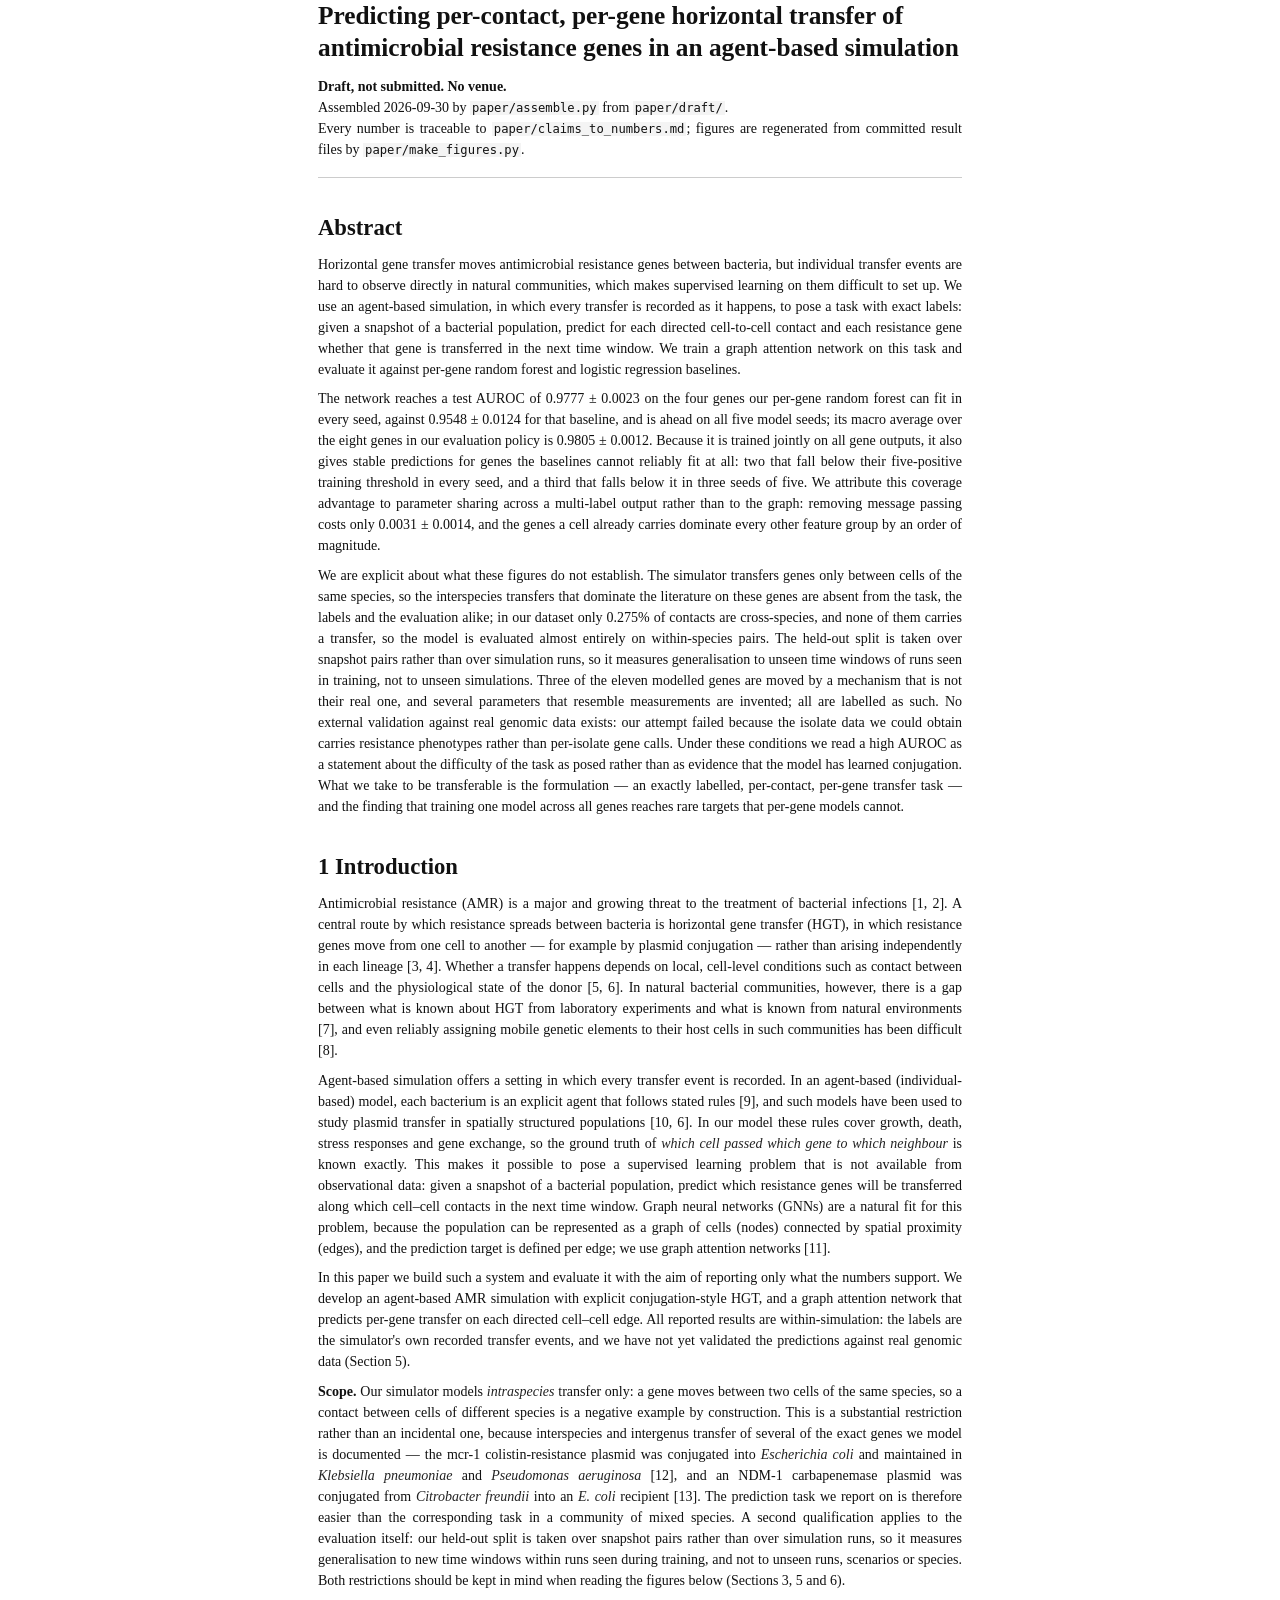
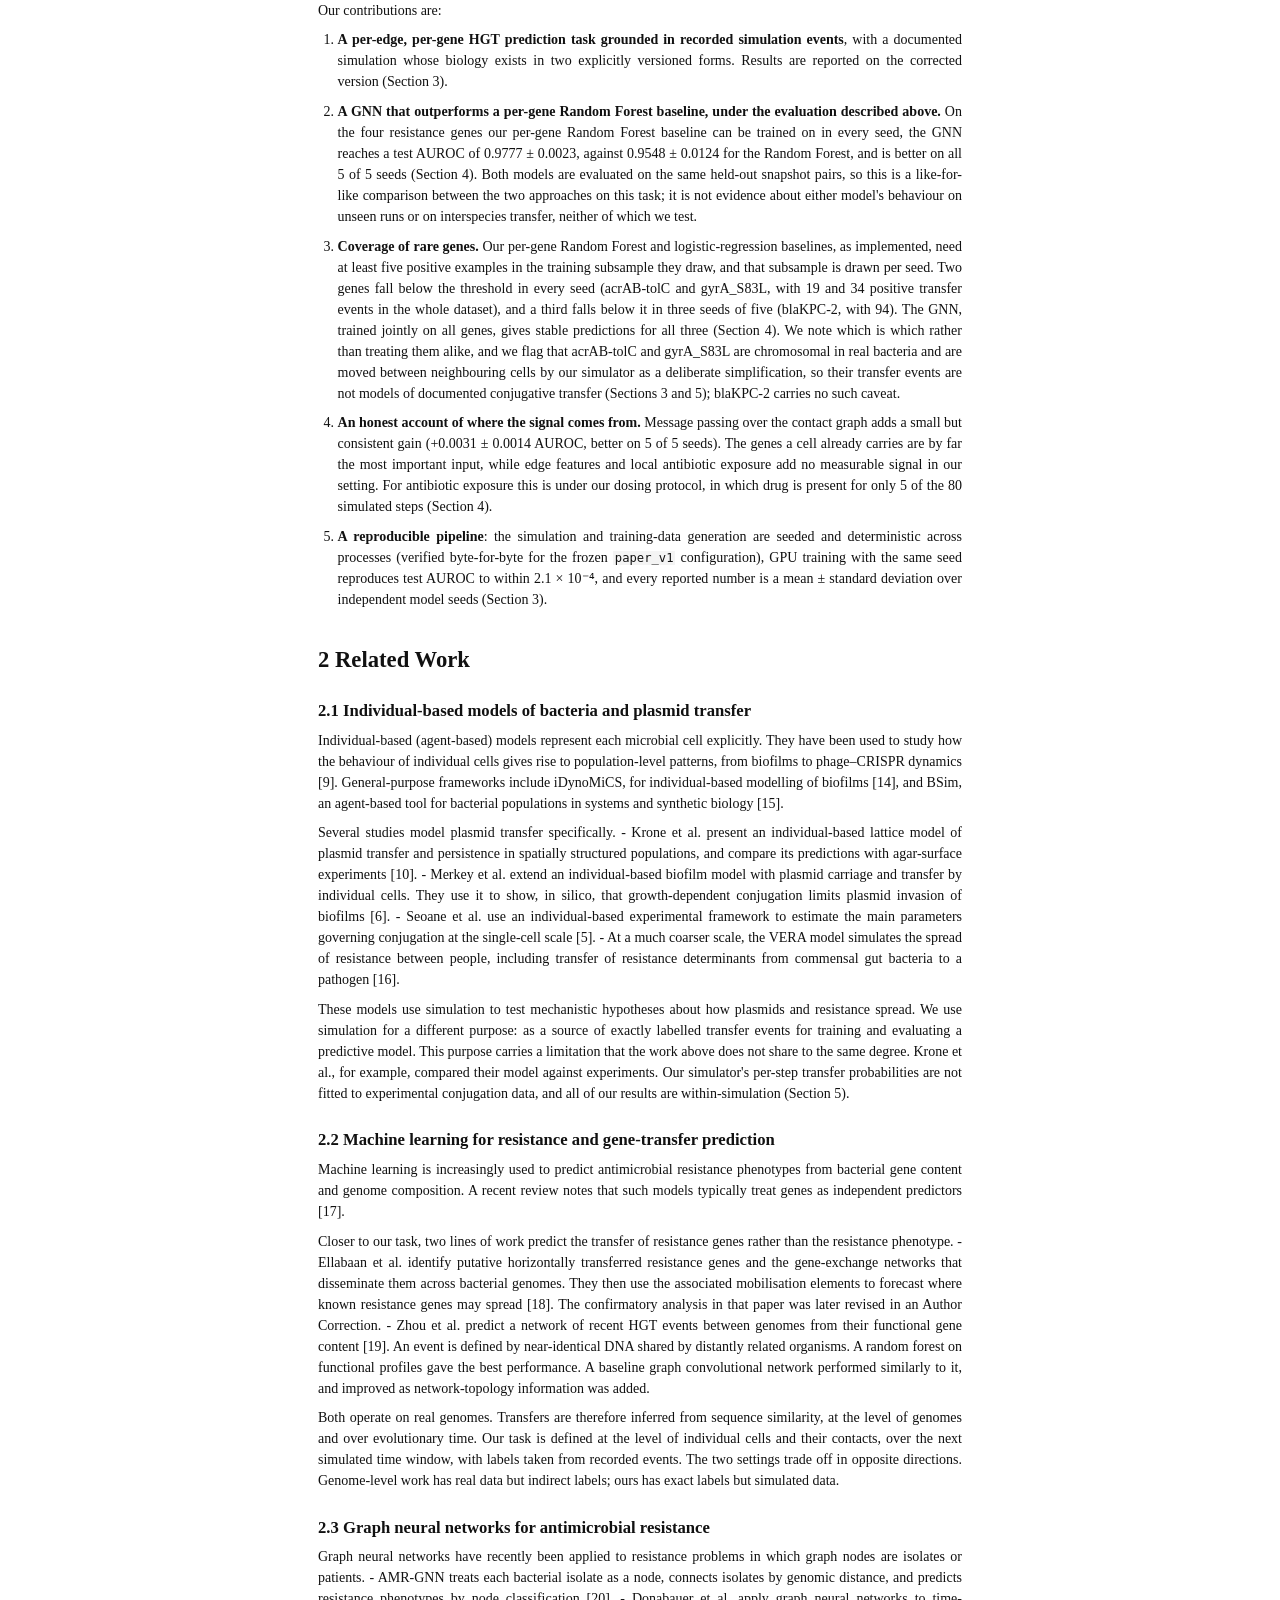
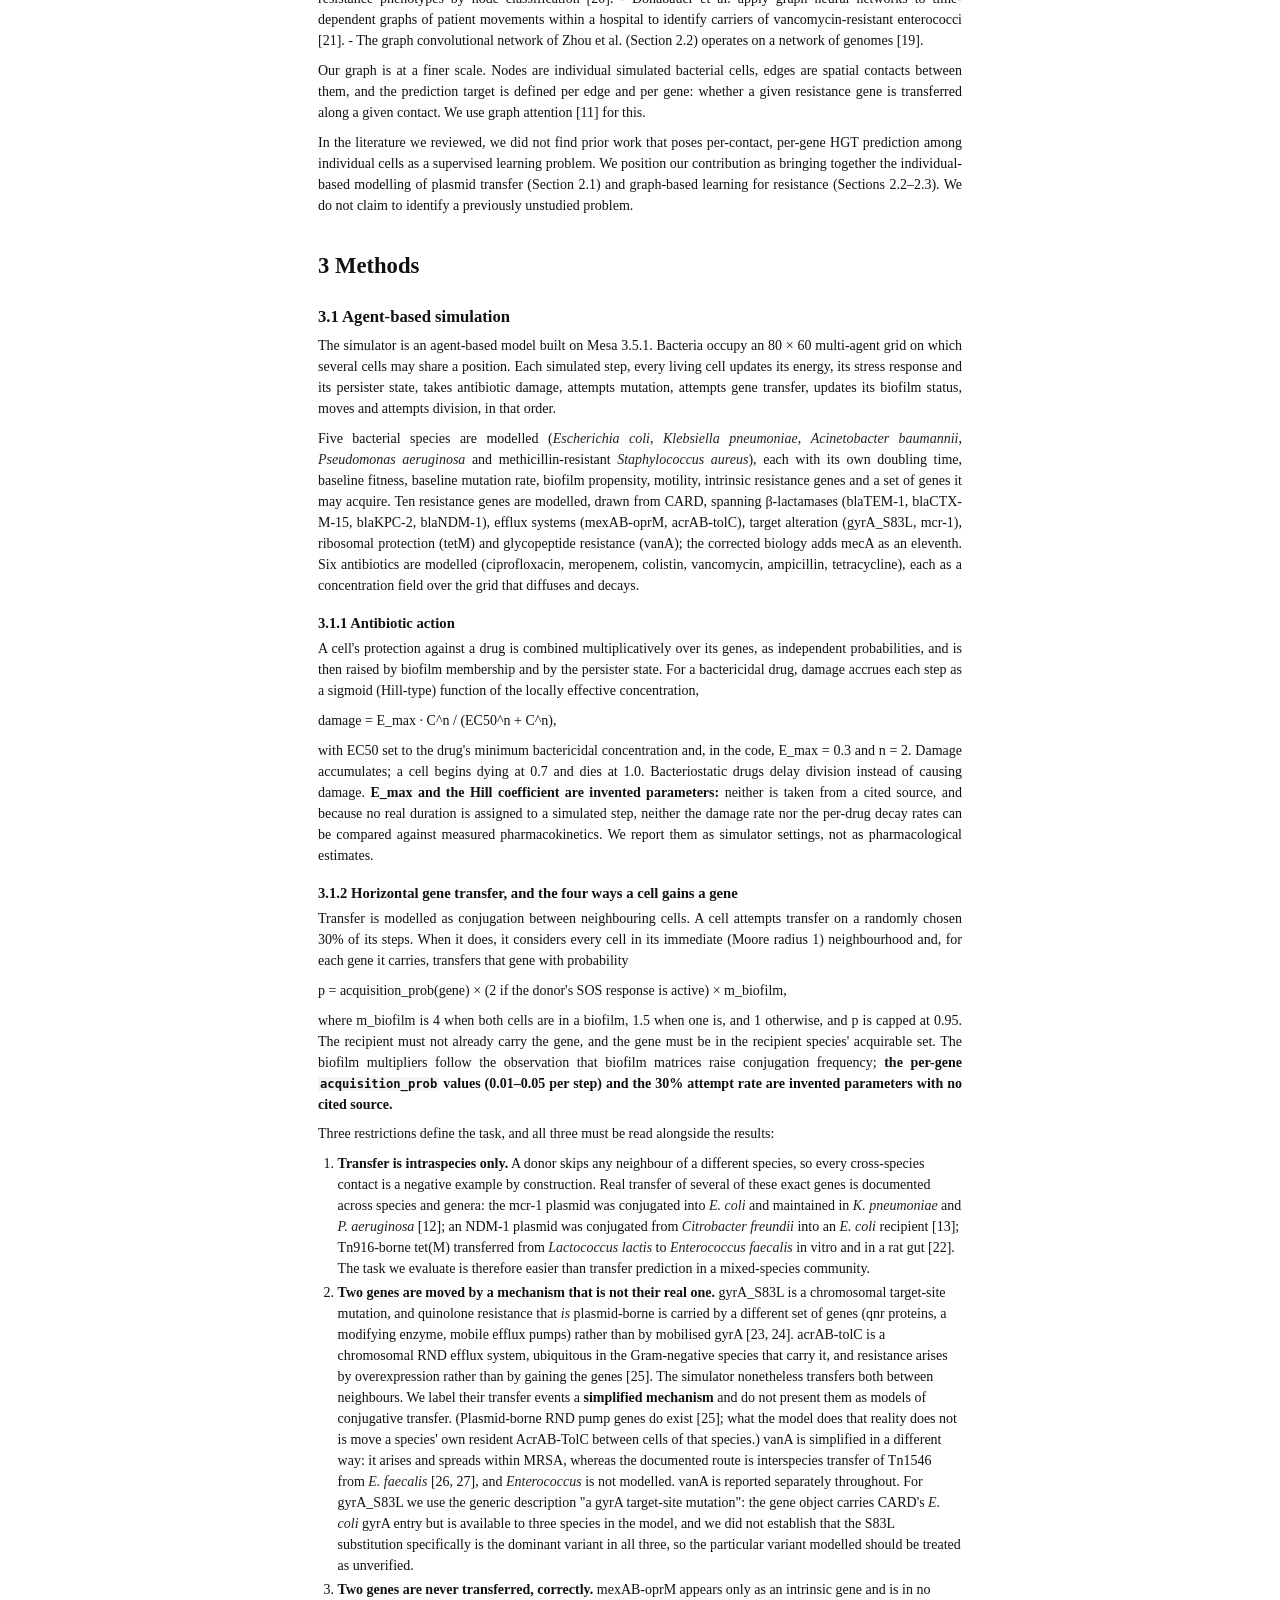
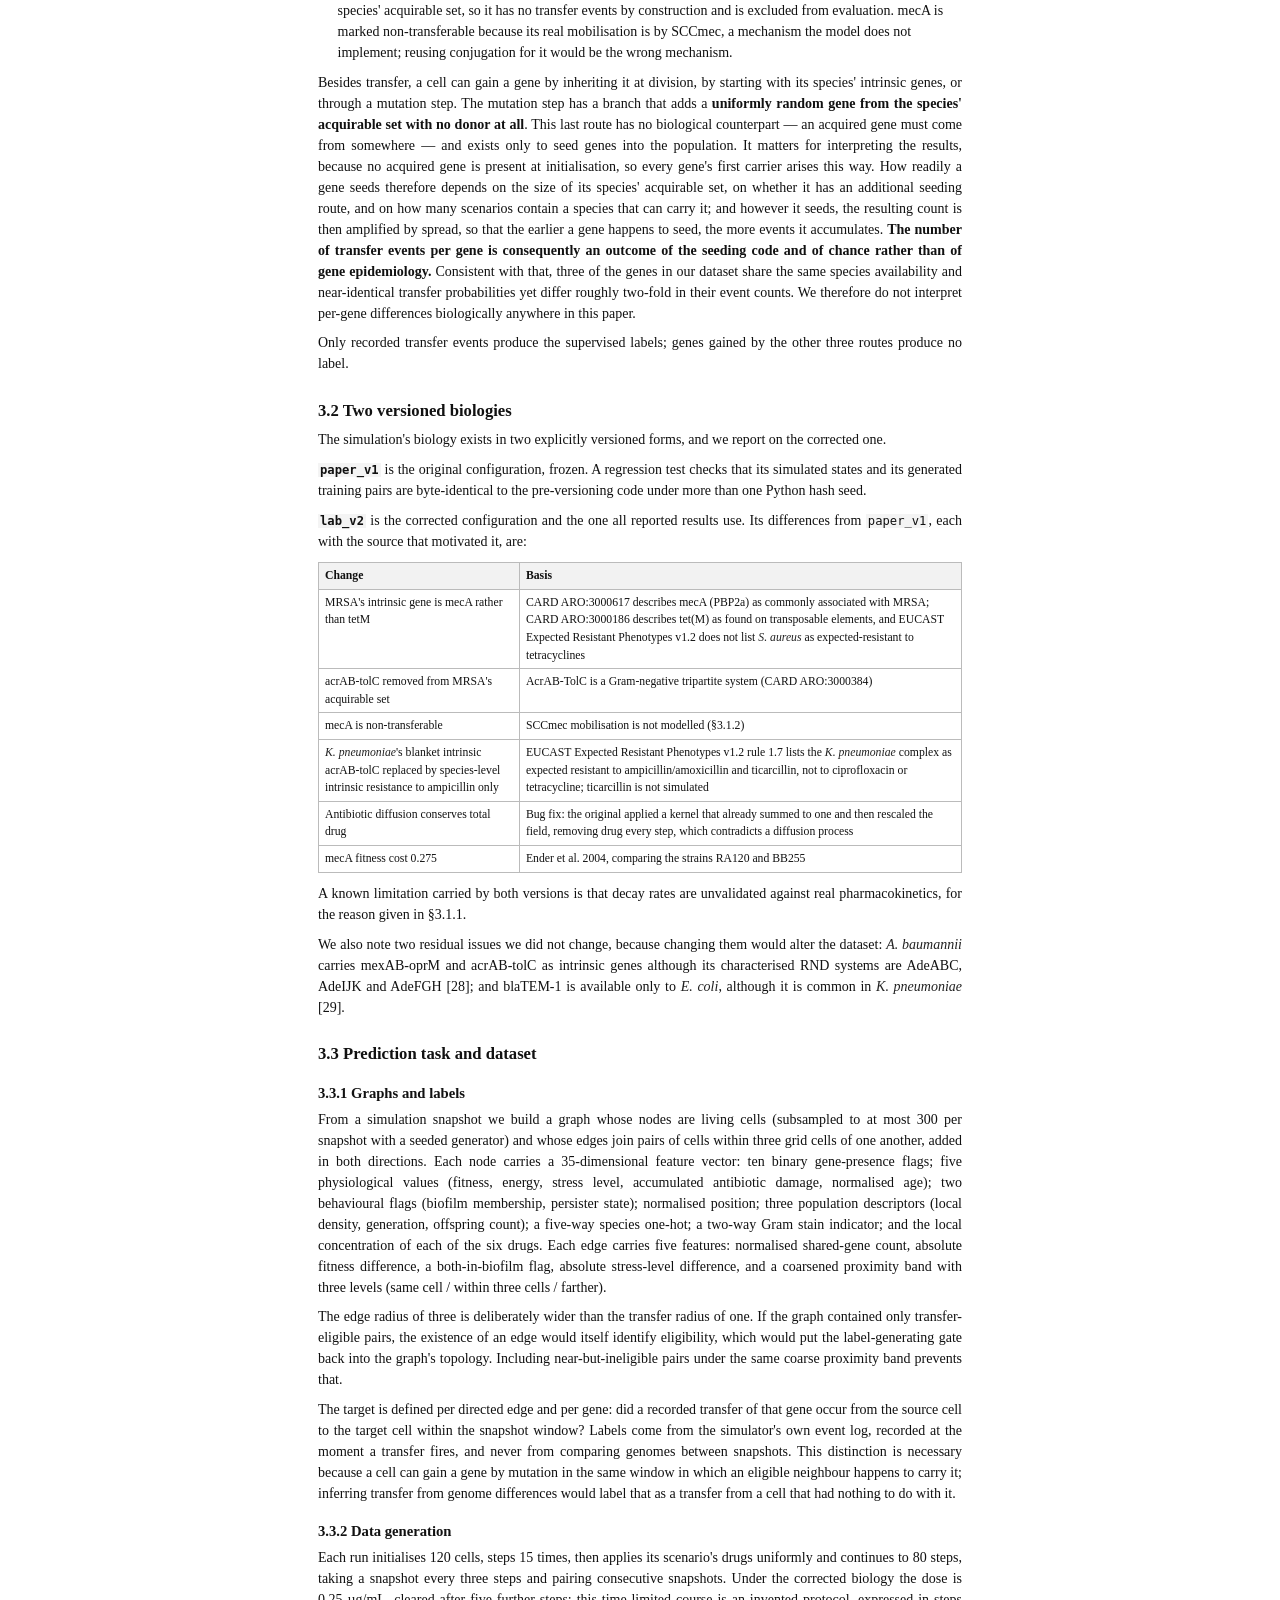
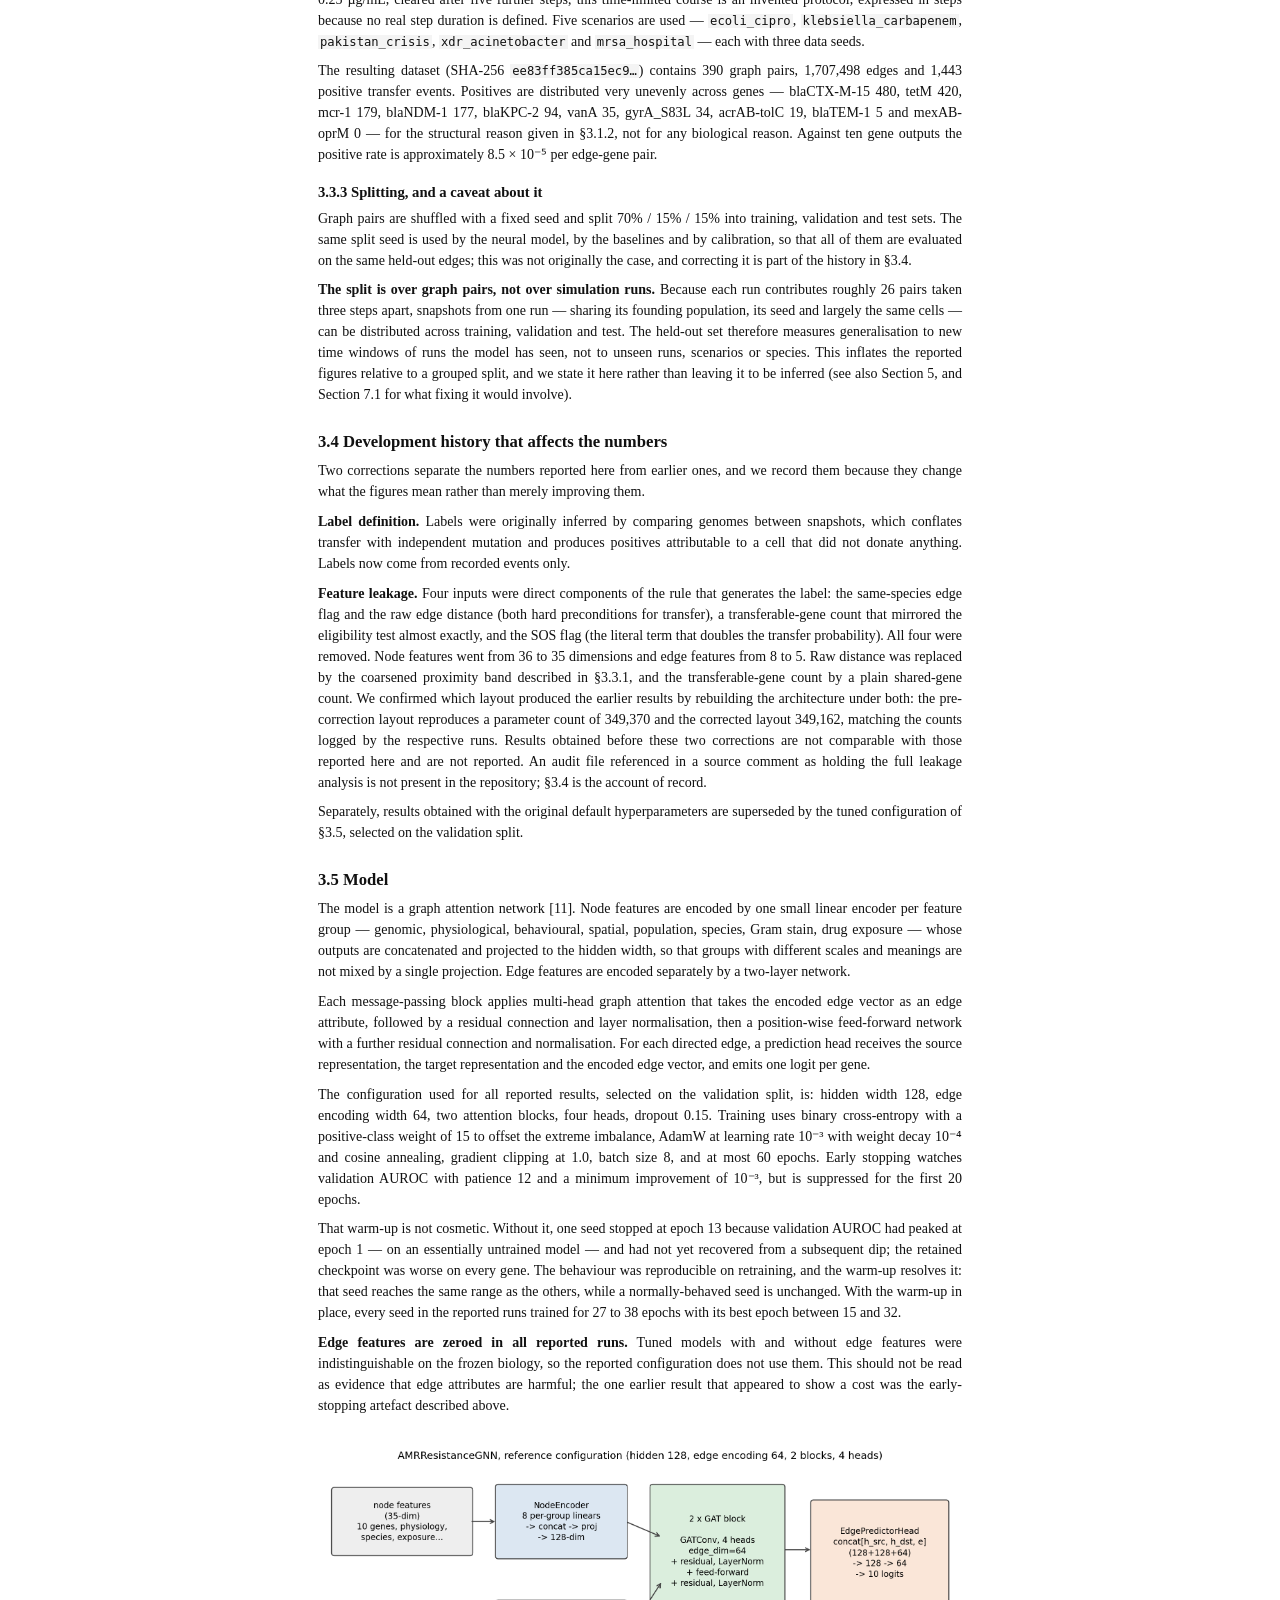
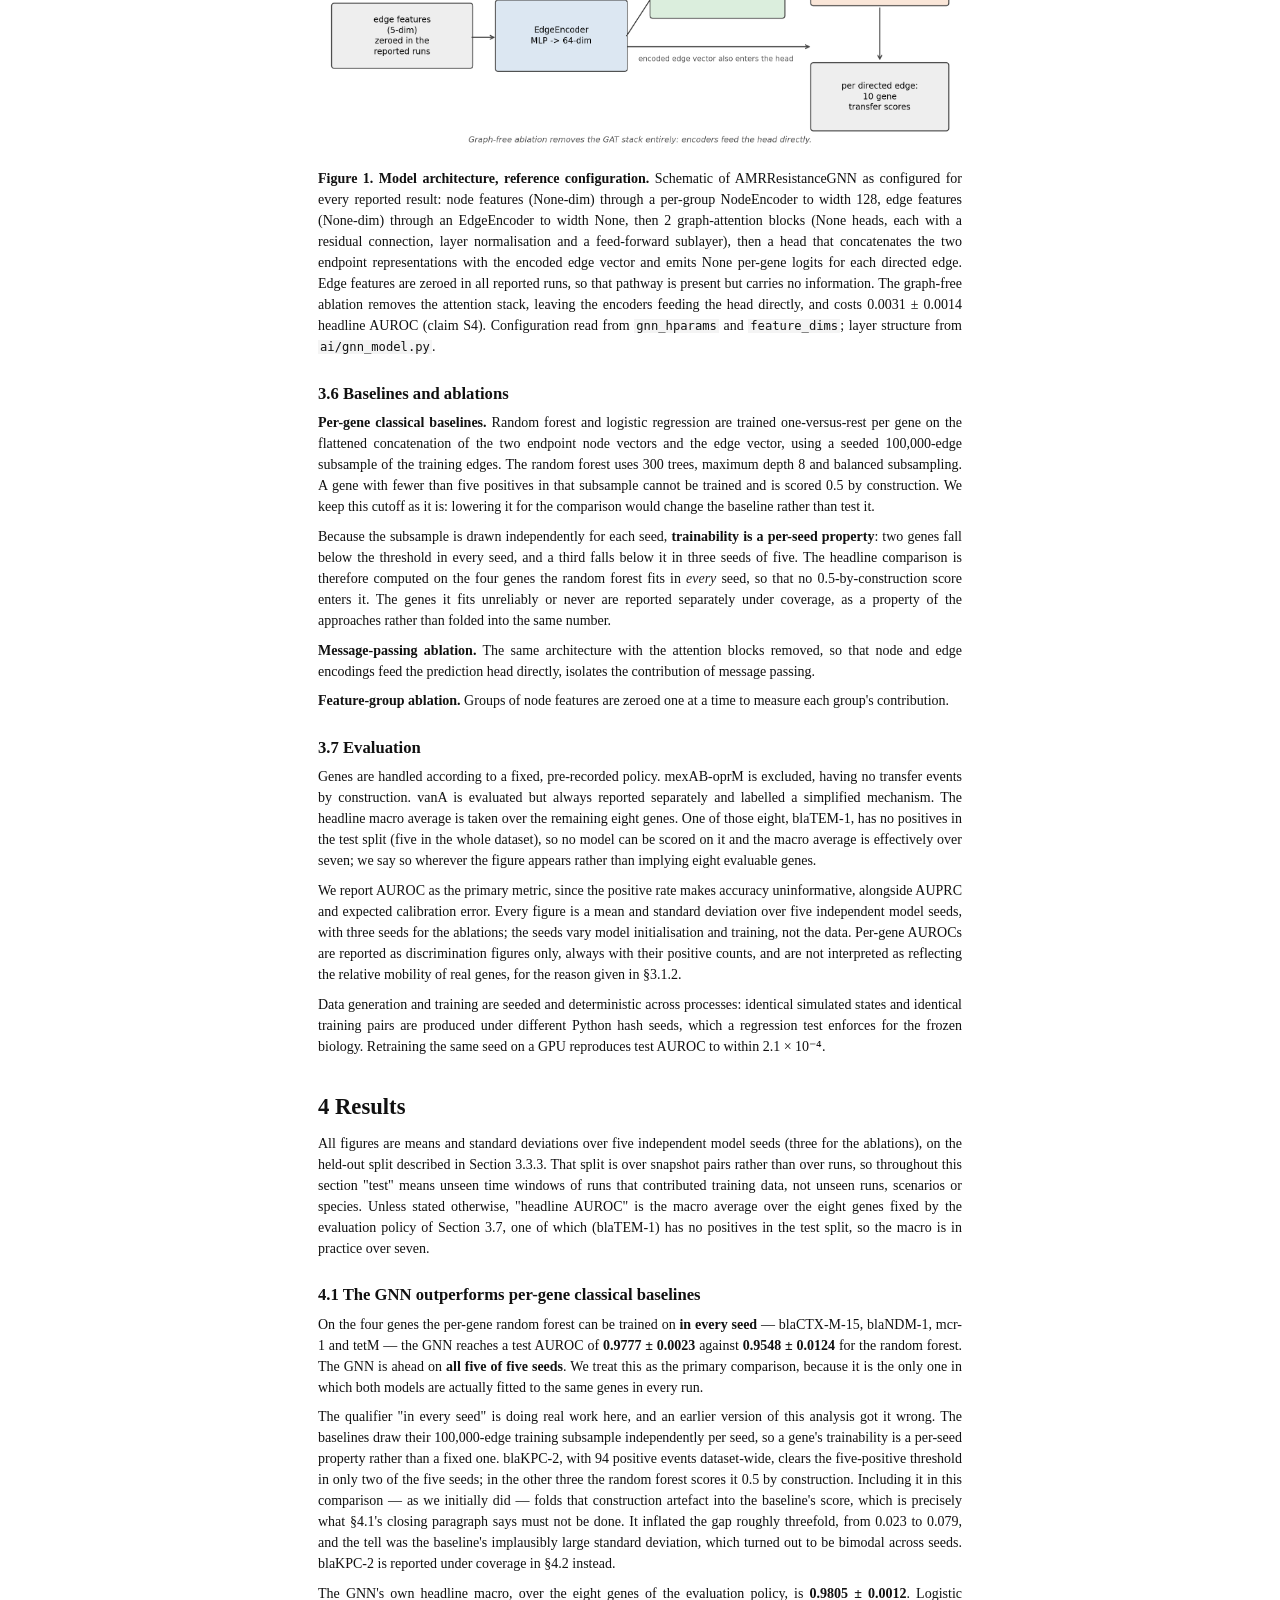
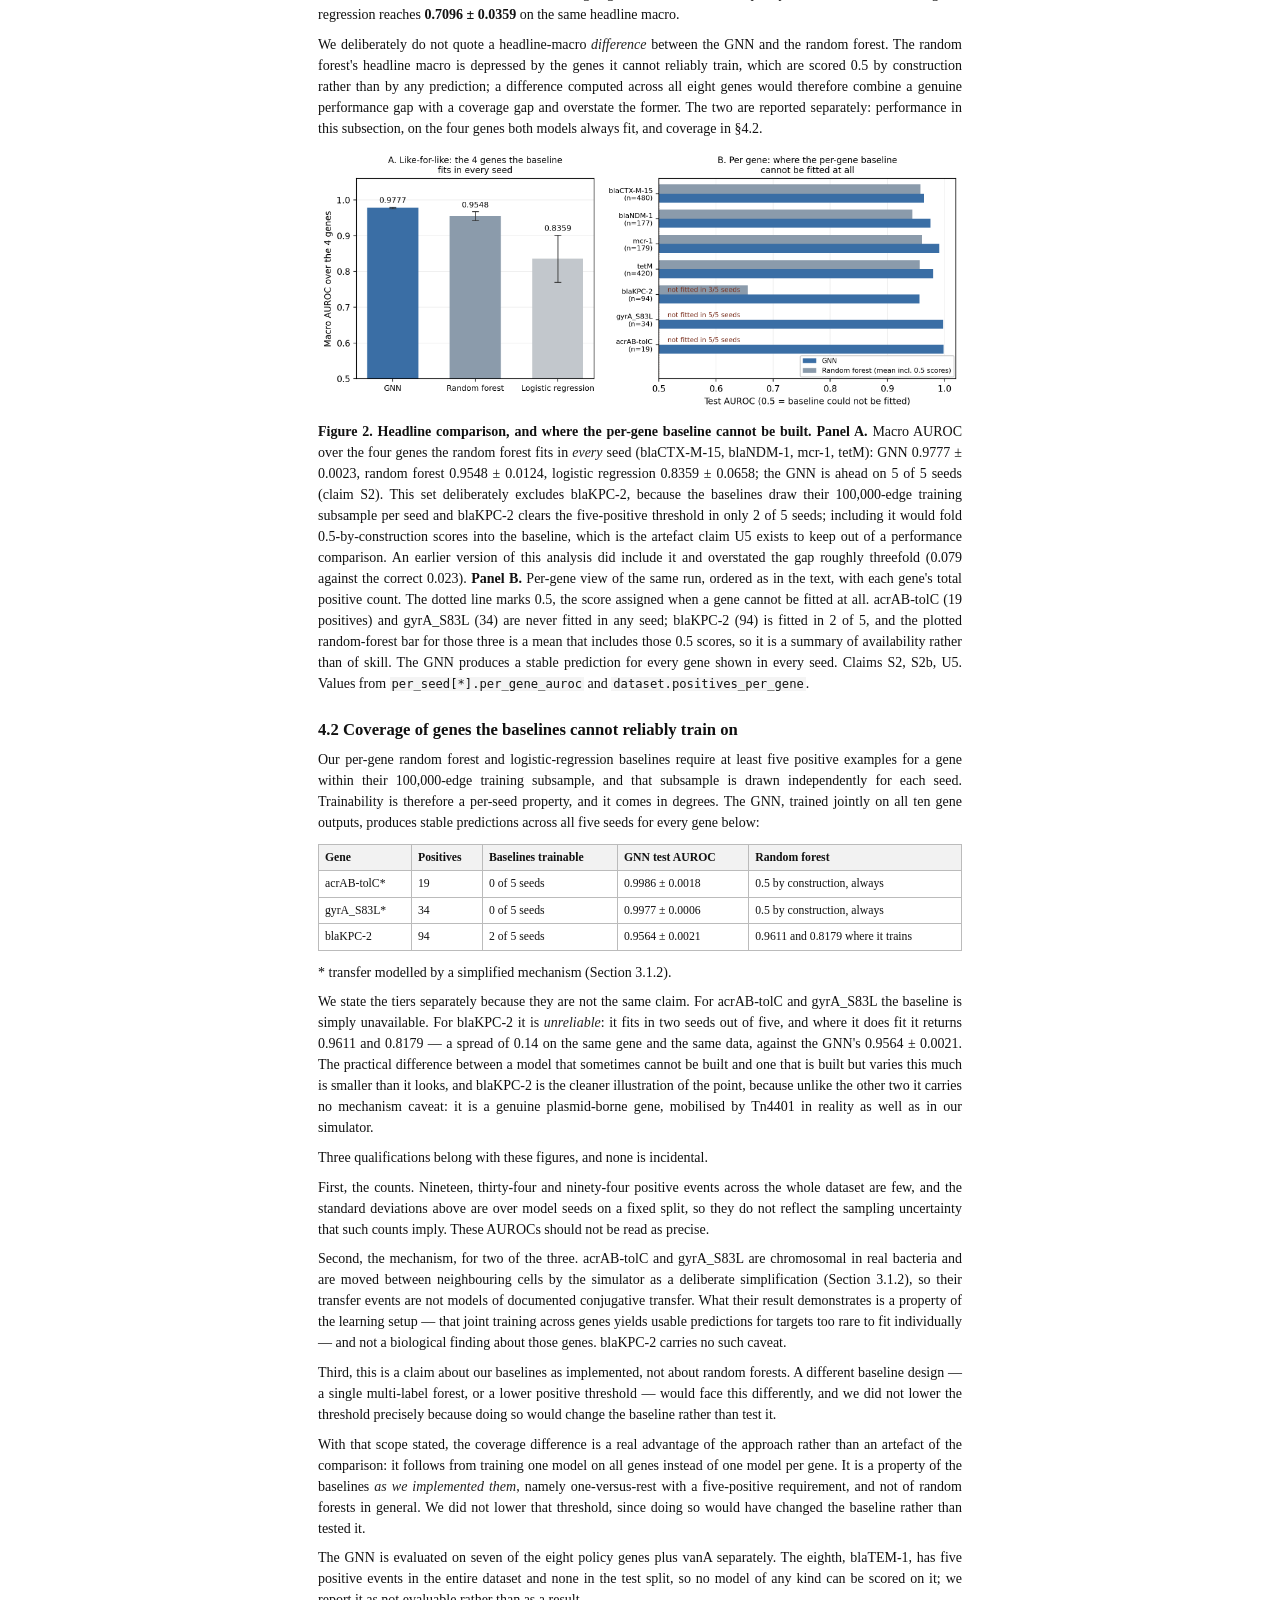
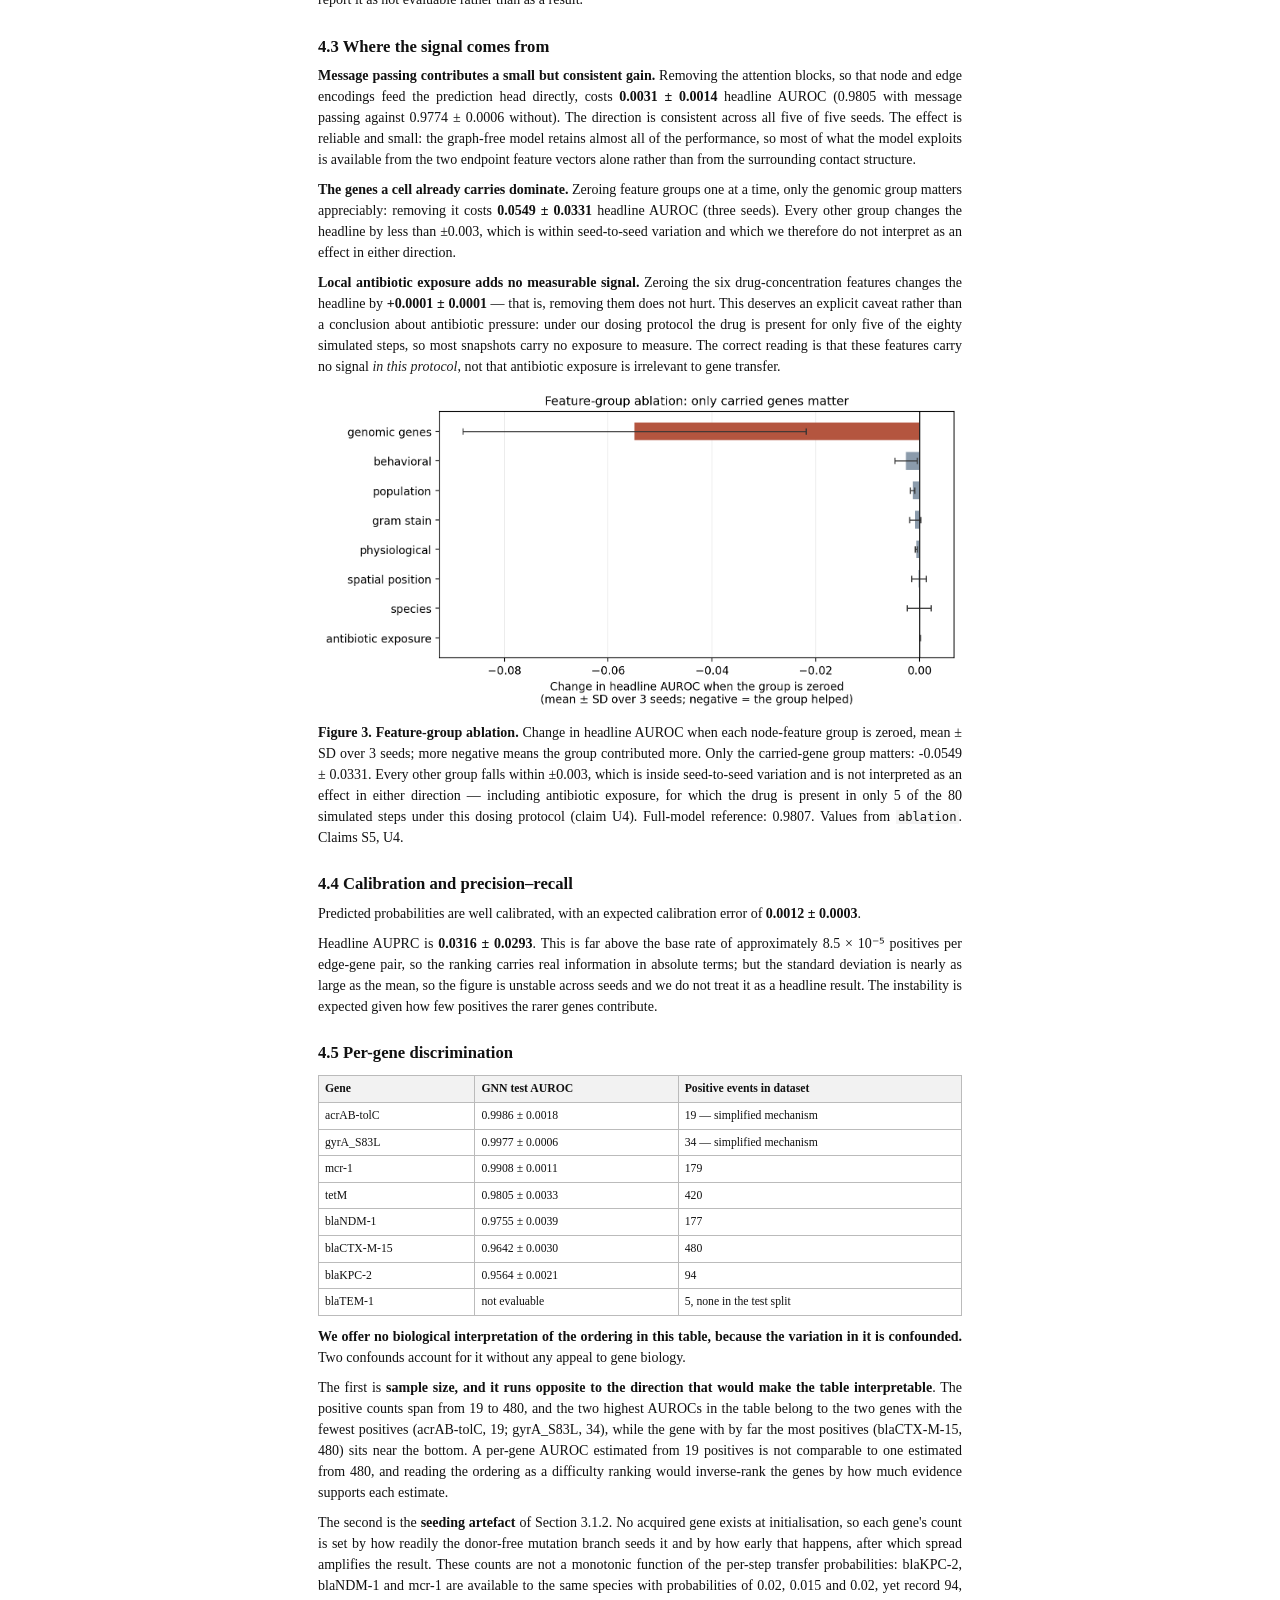
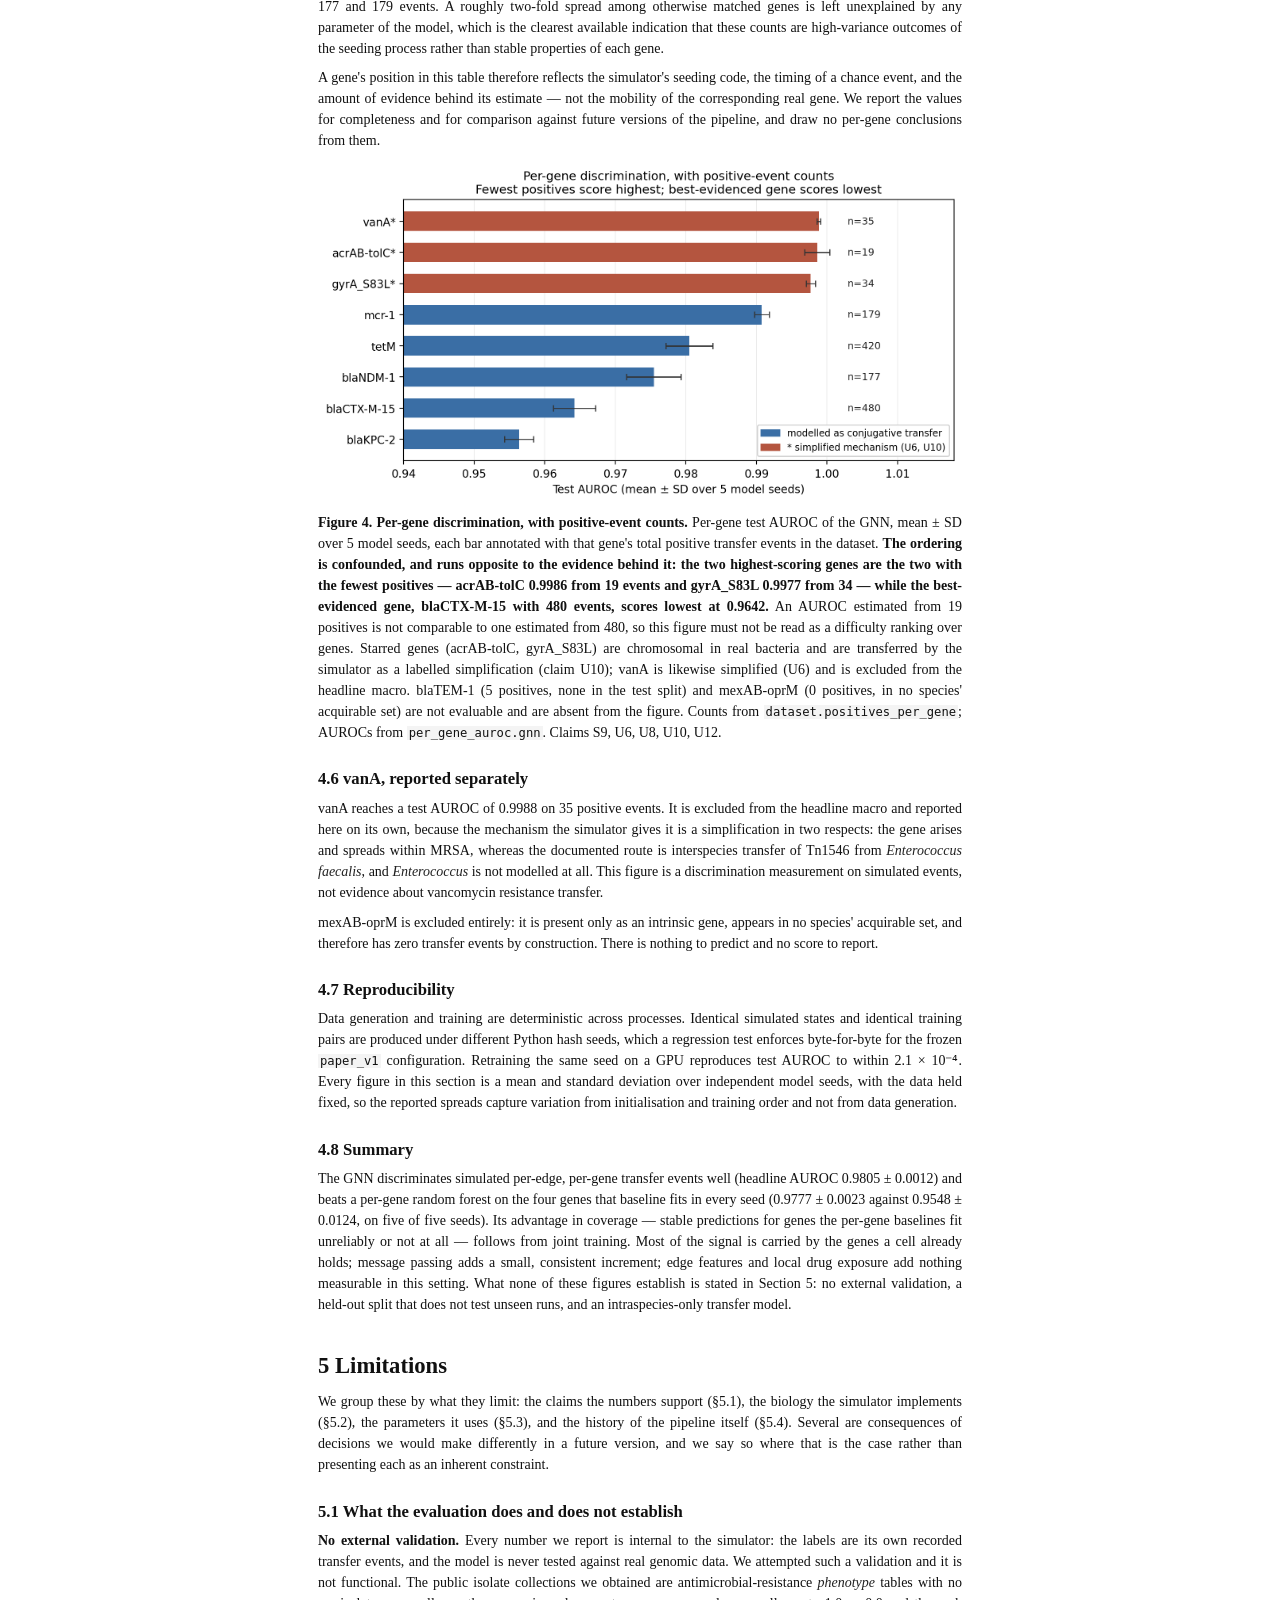
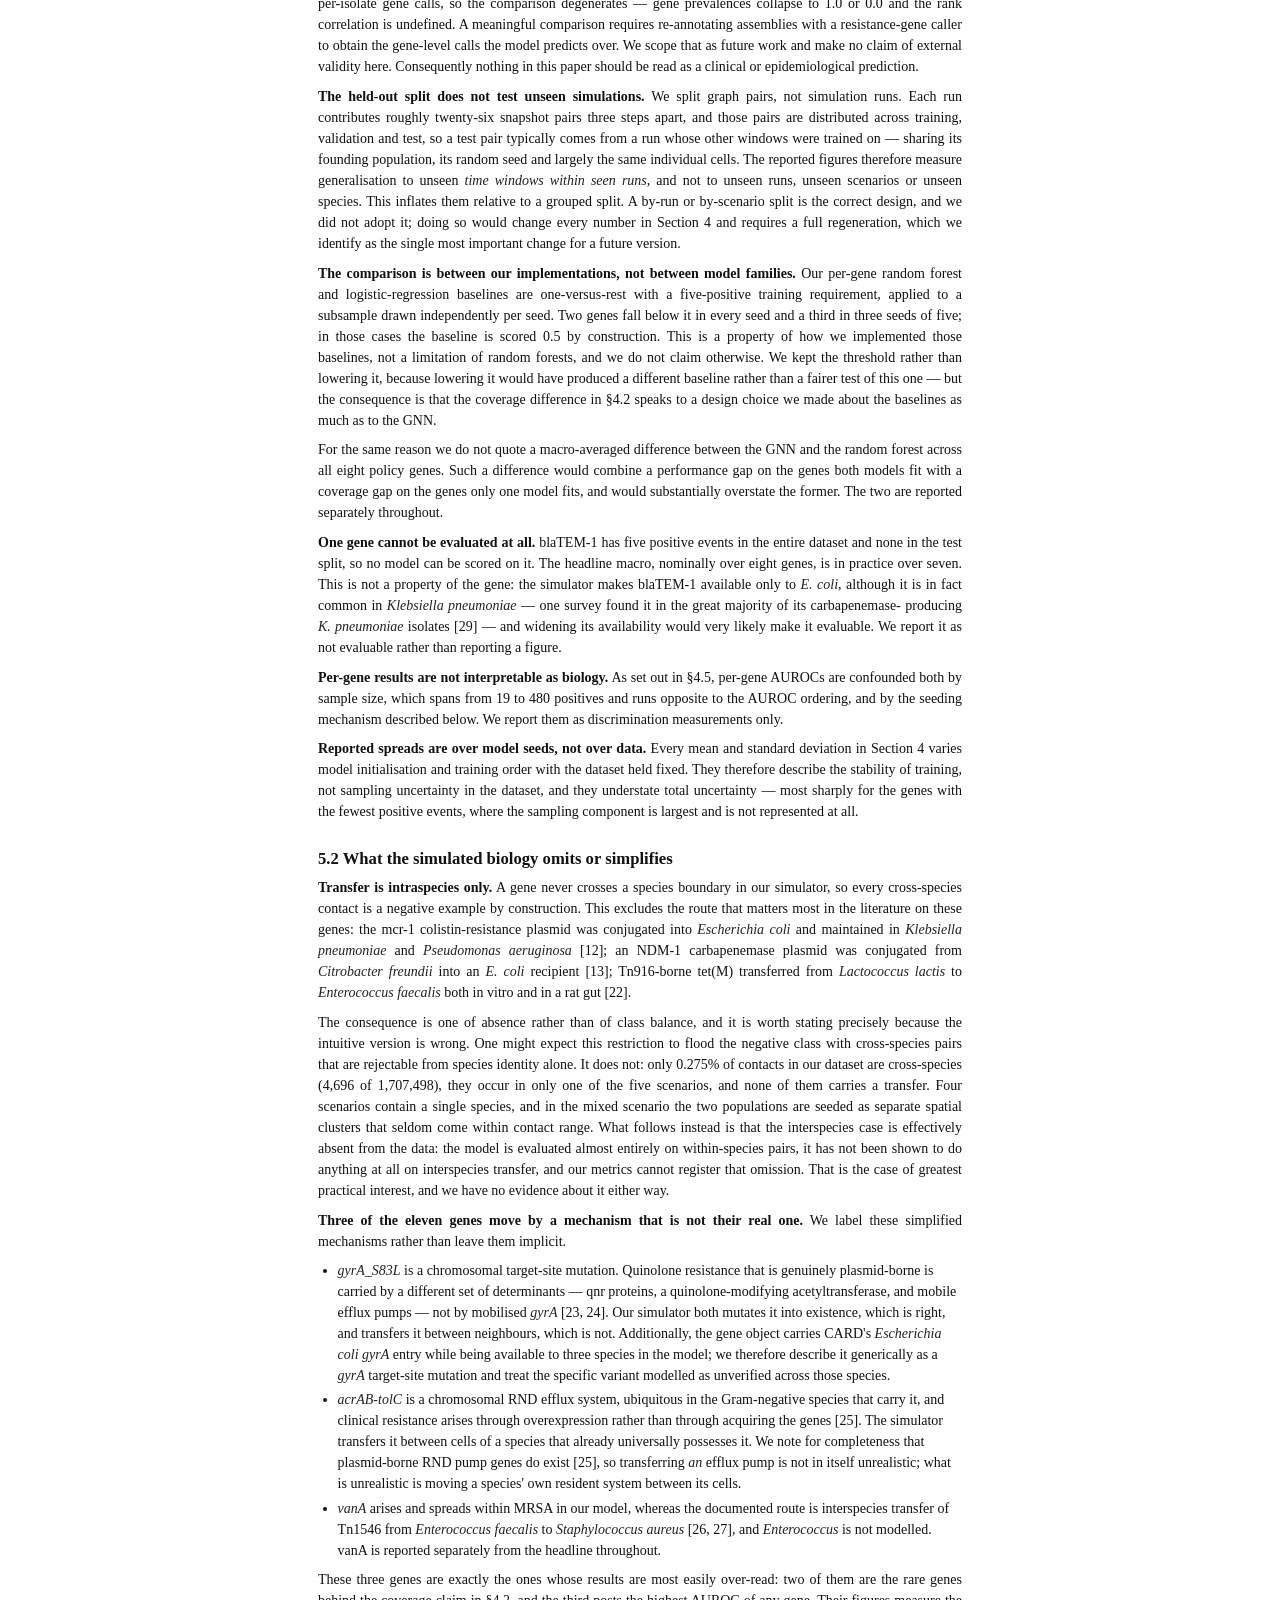
==== paper/amr_hgt_gnn.html @ 4e2399f3 "paper: assemble the standalone document (Markdown/HTML/PDF) paper/assemble.py builds paper/amr_hgt_g" ====
<!doctype html><html><head><meta charset='utf-8'><title>Predicting per-contact, per-gene horizontal transfer of antimicrobial resistance genes in an agent-based simulation</title><style>
@page { size: A4; margin: 20mm 18mm 18mm 18mm; }
body { font-family: "Charter","Georgia","Times New Roman",serif; font-size: 10.5pt;
       line-height: 1.5; color: #111; max-width: 46em; margin: 0 auto; }
h1 { font-size: 17pt; line-height: 1.25; margin: 1.6em 0 0.5em; page-break-after: avoid; }
h1:first-of-type { margin-top: 0; font-size: 19pt; }
h2 { font-size: 12.5pt; margin: 1.4em 0 0.4em; page-break-after: avoid; }
h3 { font-size: 11pt; margin: 1.1em 0 0.3em; page-break-after: avoid; }
p { margin: 0 0 0.62em; text-align: justify; hyphens: auto; }
table { border-collapse: collapse; width: 100%; margin: 0.9em 0; font-size: 8.8pt;
        page-break-inside: avoid; }
th, td { border: 1px solid #bbb; padding: 4px 6px; text-align: left;
         vertical-align: top; }
th { background: #f2f2f2; }
code { font-family: "Consolas","DejaVu Sans Mono",monospace; font-size: 0.87em;
       background: #f4f4f4; padding: 0 2px; }
img { max-width: 100%; display: block; margin: 0.8em auto 0.2em; }
blockquote { margin: 0.8em 0 0.8em 1.2em; padding-left: 0.8em;
             border-left: 3px solid #ccc; color: #333; }
ol, ul { margin: 0 0 0.62em; padding-left: 1.4em; }
li { margin-bottom: 0.22em; }
hr { border: none; border-top: 1px solid #ccc; margin: 1.2em 0; }
em { color: #222; }
</style></head><body><h1>Predicting per-contact, per-gene horizontal transfer of antimicrobial resistance genes in an agent-based simulation</h1>
<p><strong>Draft, not submitted. No venue.</strong><br />
Assembled 2026-09-30 by <code>paper/assemble.py</code> from <code>paper/draft/</code>.<br />
Every number is traceable to <code>paper/claims_to_numbers.md</code>; figures are regenerated from committed result files by <code>paper/make_figures.py</code>.</p>
<hr />
<h1>Abstract</h1>
<p>Horizontal gene transfer moves antimicrobial resistance genes between bacteria, but individual
transfer events are hard to observe directly in natural communities, which makes supervised
learning on them difficult to set up. We use an agent-based simulation, in which every transfer
is recorded as it happens, to pose a task with exact labels: given a snapshot of a bacterial
population, predict for each directed cell-to-cell contact and each resistance gene whether
that gene is transferred in the next time window. We train a graph attention network on this
task and evaluate it against per-gene random forest and logistic regression baselines.</p>
<p>The network reaches a test AUROC of 0.9777 ± 0.0023 on the four genes our per-gene random
forest can fit in every seed, against 0.9548 ± 0.0124 for that baseline, and is ahead on all
five model seeds; its macro average over the eight genes in our evaluation policy is
0.9805 ± 0.0012. Because it is trained jointly on all gene outputs, it also gives stable
predictions for genes the baselines cannot reliably fit at all: two that fall below their
five-positive training threshold in every seed, and a third that falls below it in three seeds
of five. We attribute this coverage advantage to
parameter sharing across a multi-label output rather than to the graph: removing message
passing costs only 0.0031 ± 0.0014, and the genes a cell already carries dominate every other
feature group by an order of magnitude.</p>
<p>We are explicit about what these figures do not establish. The simulator transfers genes only
between cells of the same species, so the interspecies transfers that dominate the literature
on these genes are absent from the task, the labels and the evaluation alike; in our dataset
only 0.275% of contacts are cross-species, and none of them carries a transfer, so the model is
evaluated almost entirely on within-species pairs. The held-out split is taken over
snapshot pairs rather than over simulation runs, so it measures generalisation to unseen time
windows of runs seen in training, not to unseen simulations. Three of the eleven modelled genes
are moved by a mechanism that is not their real one, and several parameters that resemble
measurements are invented; all are labelled as such. No external validation against real
genomic data exists: our attempt failed because the isolate data we could obtain carries
resistance phenotypes rather than per-isolate gene calls. Under these conditions we read a high
AUROC as a statement about the difficulty of the task as posed rather than as evidence that the
model has learned conjugation. What we take to be transferable is the formulation — an exactly
labelled, per-contact, per-gene transfer task — and the finding that training one model across
all genes reaches rare targets that per-gene models cannot.</p>
<h1>1 Introduction</h1>
<p>Antimicrobial resistance (AMR) is a major and growing threat to the treatment of bacterial
infections [1, 2]. A central route by which resistance spreads
between bacteria is horizontal gene transfer (HGT), in which resistance genes move from one cell
to another — for example by plasmid conjugation — rather than arising independently in each
lineage [3, 4]. Whether a transfer happens depends on local,
cell-level conditions such as contact between cells and the physiological state of the donor
[5, 6]. In natural bacterial communities, however, there is a gap between
what is known about HGT from laboratory experiments and what is known from natural
environments [7], and even reliably assigning mobile genetic elements to their host
cells in such communities has been difficult [8].</p>
<p>Agent-based simulation offers a setting in which every transfer event is recorded. In an
agent-based (individual-based) model, each bacterium is an explicit agent that follows stated
rules [9], and such models have been used to study plasmid transfer in spatially
structured populations [10, 6]. In our model these rules cover growth, death,
stress responses and gene exchange, so the ground truth of <em>which cell passed which gene to
which neighbour</em> is known exactly. This
makes it possible to pose a supervised learning problem that is not available from observational
data: given a snapshot of a bacterial population, predict which resistance genes will be
transferred along which cell–cell contacts in the next time window. Graph neural networks (GNNs)
are a natural fit for this problem, because the population can be represented as a graph of
cells (nodes) connected by spatial proximity (edges), and the prediction target is defined per
edge; we use graph attention networks [11].</p>
<p>In this paper we build such a system and evaluate it with the aim of reporting only what the
numbers support. We develop an agent-based AMR simulation with explicit conjugation-style HGT,
and a graph attention network that predicts per-gene transfer on each directed cell–cell edge.
All reported results are within-simulation: the labels are the simulator's own recorded transfer
events, and we have not yet validated the predictions against real genomic data (Section 5).</p>
<p><strong>Scope.</strong> Our simulator models <em>intraspecies</em> transfer only: a gene moves between two cells
of the same species, so a contact between cells of different species is a negative example by
construction. This is a substantial restriction rather than an incidental one, because
interspecies and intergenus transfer of several of the exact genes we model is documented —
the mcr-1 colistin-resistance plasmid was conjugated into <em>Escherichia coli</em> and maintained in
<em>Klebsiella pneumoniae</em> and <em>Pseudomonas aeruginosa</em> [12], and an NDM-1
carbapenemase plasmid was conjugated from <em>Citrobacter freundii</em> into an <em>E. coli</em> recipient
[13]. The prediction task we report on is therefore easier than the corresponding
task in a community of mixed species. A second qualification applies to the evaluation
itself: our held-out split is taken over snapshot pairs rather than over simulation runs, so
it measures generalisation to new time windows within runs seen during training, and not to
unseen runs, scenarios or species. Both restrictions should be kept in mind when reading the
figures below (Sections 3, 5 and 6).</p>
<p>Our contributions are:</p>
<ol>
<li>
<p><strong>A per-edge, per-gene HGT prediction task grounded in recorded simulation events</strong>, with a
   documented simulation whose biology exists in two explicitly versioned forms. Results are
   reported on the corrected version (Section 3).</p>
</li>
<li>
<p><strong>A GNN that outperforms a per-gene Random Forest baseline, under the evaluation described
   above.</strong> On the four resistance genes our per-gene Random Forest baseline can be trained on
   in every seed, the GNN reaches a test AUROC of 0.9777 ± 0.0023, against 0.9548 ± 0.0124 for
   the Random Forest, and is better on all 5 of 5 seeds (Section 4). Both models are evaluated on
   the same held-out snapshot pairs, so this is a like-for-like comparison between the two
   approaches on this task; it is not evidence about either model's behaviour on unseen runs
   or on interspecies transfer, neither of which we test.</p>
</li>
<li>
<p><strong>Coverage of rare genes.</strong> Our per-gene Random Forest and logistic-regression baselines, as
   implemented, need at least five positive examples in the training subsample they draw, and
   that subsample is drawn per seed. Two genes fall below the threshold in every seed
   (acrAB-tolC and gyrA_S83L, with 19 and 34 positive transfer events in the whole dataset),
   and a third falls below it in three seeds of five (blaKPC-2, with 94). The GNN, trained
   jointly on all genes, gives stable predictions for all three (Section 4). We note which is
   which rather than treating them alike, and we flag that acrAB-tolC and gyrA_S83L are
   chromosomal in real bacteria and are moved between neighbouring cells by our simulator as a
   deliberate simplification, so their transfer events are not models of documented conjugative
   transfer (Sections 3 and 5); blaKPC-2 carries no such caveat.</p>
</li>
<li>
<p><strong>An honest account of where the signal comes from.</strong> Message passing over the contact graph
   adds a small but consistent gain (+0.0031 ± 0.0014 AUROC, better on 5 of 5 seeds). The genes a
   cell already carries are by far the most important input, while edge features and local
   antibiotic exposure add no measurable signal in our setting. For antibiotic exposure this is
   under our dosing protocol, in which drug is present for only 5 of the 80 simulated steps
   (Section 4).</p>
</li>
<li>
<p><strong>A reproducible pipeline</strong>: the simulation and training-data generation are seeded and
   deterministic across processes (verified byte-for-byte for the frozen <code>paper_v1</code>
   configuration), GPU training with the same seed reproduces test AUROC to within
   2.1 × 10⁻⁴, and every reported number is a mean ± standard deviation over independent model
   seeds (Section 3).</p>
</li>
</ol>
<h1>2 Related Work</h1>
<h2>2.1 Individual-based models of bacteria and plasmid transfer</h2>
<p>Individual-based (agent-based) models represent each microbial cell explicitly. They have been
used to study how the behaviour of individual cells gives rise to population-level patterns, from
biofilms to phage–CRISPR dynamics [9]. General-purpose frameworks include iDynoMiCS,
for individual-based modelling of biofilms [14], and BSim, an agent-based tool for
bacterial populations in systems and synthetic biology [15].</p>
<p>Several studies model plasmid transfer specifically.
- Krone et al. present an individual-based lattice model of plasmid transfer and persistence
  in spatially structured populations, and compare its predictions with agar-surface
  experiments [10].
- Merkey et al. extend an individual-based biofilm model with plasmid carriage and transfer
  by individual cells. They use it to show, in silico, that growth-dependent conjugation
  limits plasmid invasion of biofilms [6].
- Seoane et al. use an individual-based experimental framework to estimate the main
  parameters governing conjugation at the single-cell scale [5].
- At a much coarser scale, the VERA model simulates the spread of resistance between people,
  including transfer of resistance determinants from commensal gut bacteria to a pathogen
  [16].</p>
<p>These models use simulation to test mechanistic hypotheses about how plasmids and resistance
spread. We use simulation for a different purpose: as a source of exactly labelled transfer
events for training and evaluating a predictive model. This purpose carries a limitation that
the work above does not share to the same degree. Krone et al., for example, compared their
model against experiments. Our simulator's per-step transfer probabilities are not fitted to
experimental conjugation data, and all of our results are within-simulation (Section 5).</p>
<h2>2.2 Machine learning for resistance and gene-transfer prediction</h2>
<p>Machine learning is increasingly used to predict antimicrobial resistance phenotypes from
bacterial gene content and genome composition. A recent review notes that such models
typically treat genes as independent predictors [17].</p>
<p>Closer to our task, two lines of work predict the transfer of resistance genes rather than
the resistance phenotype.
- Ellabaan et al. identify putative horizontally transferred resistance genes and the
  gene-exchange networks that disseminate them across bacterial genomes. They then use the
  associated mobilisation elements to forecast where known resistance genes may spread
  [18]. The confirmatory analysis in that paper was later revised in an Author
  Correction.
- Zhou et al. predict a network of recent HGT events between genomes from their functional
  gene content [19]. An event is defined by near-identical DNA shared by distantly
  related organisms. A random forest on functional profiles gave the best performance. A
  baseline graph convolutional network performed similarly to it, and improved as
  network-topology information was added.</p>
<p>Both operate on real genomes. Transfers are therefore inferred from sequence similarity, at
the level of genomes and over evolutionary time. Our task is defined at the level of
individual cells and their contacts, over the next simulated time window, with labels taken
from recorded events. The two settings trade off in opposite directions. Genome-level work
has real data but indirect labels; ours has exact labels but simulated data.</p>
<h2>2.3 Graph neural networks for antimicrobial resistance</h2>
<p>Graph neural networks have recently been applied to resistance problems in which graph nodes
are isolates or patients.
- AMR-GNN treats each bacterial isolate as a node, connects isolates by genomic distance, and
  predicts resistance phenotypes by node classification [20].
- Donabauer et al. apply graph neural networks to time-dependent graphs of patient movements
  within a hospital to identify carriers of vancomycin-resistant enterococci [21].
- The graph convolutional network of Zhou et al. (Section 2.2) operates on a network of
  genomes [19].</p>
<p>Our graph is at a finer scale. Nodes are individual simulated bacterial cells, edges are
spatial contacts between them, and the prediction target is defined per edge and per gene:
whether a given resistance gene is transferred along a given contact. We use graph attention
[11] for this.</p>
<p>In the literature we reviewed, we did not find prior work that poses per-contact, per-gene HGT
prediction among individual cells as a supervised learning problem. We position our
contribution as bringing together the individual-based modelling of plasmid transfer
(Section 2.1) and graph-based learning for resistance (Sections 2.2–2.3). We do not claim to
identify a previously unstudied problem.</p>
<h1>3 Methods</h1>
<h2>3.1 Agent-based simulation</h2>
<p>The simulator is an agent-based model built on Mesa 3.5.1. Bacteria occupy an 80 × 60
multi-agent grid on which several cells may share a position. Each simulated step, every
living cell updates its energy, its stress response and its persister state, takes antibiotic
damage, attempts mutation, attempts gene transfer, updates its biofilm status, moves and
attempts division, in that order.</p>
<p>Five bacterial species are modelled (<em>Escherichia coli</em>, <em>Klebsiella pneumoniae</em>,
<em>Acinetobacter baumannii</em>, <em>Pseudomonas aeruginosa</em> and methicillin-resistant
<em>Staphylococcus aureus</em>), each with its own doubling time, baseline fitness, baseline mutation
rate, biofilm propensity, motility, intrinsic resistance genes and a set of genes it may
acquire. Ten resistance genes are modelled, drawn from CARD, spanning β-lactamases
(blaTEM-1, blaCTX-M-15, blaKPC-2, blaNDM-1), efflux systems (mexAB-oprM, acrAB-tolC),
target alteration (gyrA_S83L, mcr-1), ribosomal protection (tetM) and glycopeptide resistance
(vanA); the corrected biology adds mecA as an eleventh. Six antibiotics are modelled
(ciprofloxacin, meropenem, colistin, vancomycin, ampicillin, tetracycline), each as a
concentration field over the grid that diffuses and decays.</p>
<h3>3.1.1 Antibiotic action</h3>
<p>A cell's protection against a drug is combined multiplicatively over its genes, as
independent probabilities, and is then raised by biofilm membership and by the persister
state. For a bactericidal drug, damage accrues each step as a sigmoid (Hill-type) function of
the locally effective concentration,</p>
<p>damage = E_max · C^n / (EC50^n + C^n),</p>
<p>with EC50 set to the drug's minimum bactericidal concentration and, in the code,
E_max = 0.3 and n = 2. Damage accumulates; a cell begins dying at 0.7 and dies at 1.0.
Bacteriostatic drugs delay division instead of causing damage. <strong>E_max and the Hill
coefficient are invented parameters:</strong> neither is taken from a cited source, and because no
real duration is assigned to a simulated step, neither the damage rate nor the per-drug decay
rates can be compared against measured pharmacokinetics. We report them as simulator
settings, not as pharmacological estimates.</p>
<h3>3.1.2 Horizontal gene transfer, and the four ways a cell gains a gene</h3>
<p>Transfer is modelled as conjugation between neighbouring cells. A cell attempts transfer on a
randomly chosen 30% of its steps. When it does, it considers every cell in its immediate
(Moore radius 1) neighbourhood and, for each gene it carries, transfers that gene with
probability</p>
<p>p = acquisition_prob(gene) × (2 if the donor's SOS response is active) × m_biofilm,</p>
<p>where m_biofilm is 4 when both cells are in a biofilm, 1.5 when one is, and 1 otherwise, and
p is capped at 0.95. The recipient must not already carry the gene, and the gene must be in
the recipient species' acquirable set. The biofilm multipliers follow the observation that
biofilm matrices raise conjugation frequency; <strong>the per-gene <code>acquisition_prob</code> values
(0.01–0.05 per step) and the 30% attempt rate are invented parameters with no cited source.</strong></p>
<p>Three restrictions define the task, and all three must be read alongside the results:</p>
<ol>
<li><strong>Transfer is intraspecies only.</strong> A donor skips any neighbour of a different species, so
   every cross-species contact is a negative example by construction. Real transfer of several
   of these exact genes is documented across species and genera: the mcr-1 plasmid was
   conjugated into <em>E. coli</em> and maintained in <em>K. pneumoniae</em> and <em>P. aeruginosa</em>
   [12]; an NDM-1 plasmid was conjugated from <em>Citrobacter freundii</em> into an <em>E. coli</em>
   recipient [13]; Tn916-borne tet(M) transferred from <em>Lactococcus lactis</em> to
   <em>Enterococcus faecalis</em> in vitro and in a rat gut [22]. The task we evaluate
   is therefore easier than transfer prediction in a mixed-species community.</li>
<li><strong>Two genes are moved by a mechanism that is not their real one.</strong> gyrA_S83L is a
   chromosomal target-site mutation, and quinolone resistance that <em>is</em> plasmid-borne is
   carried by a different set of genes (qnr proteins, a modifying enzyme, mobile efflux pumps)
   rather than by mobilised gyrA [23, 24]. acrAB-tolC is a chromosomal
   RND efflux system, ubiquitous in the Gram-negative species that carry it, and resistance
   arises by overexpression rather than by gaining the genes [25]. The simulator
   nonetheless transfers both between neighbours. We label their transfer events a
   <strong>simplified mechanism</strong> and do not present them as models of conjugative transfer.
   (Plasmid-borne RND pump genes do exist [25]; what the model does that reality
   does not is move a species' own resident AcrAB-TolC between cells of that species.)
   vanA is simplified in a different way: it arises and spreads within MRSA, whereas the
   documented route is interspecies transfer of Tn1546 from <em>E. faecalis</em> [26, 27], and <em>Enterococcus</em> is not modelled. vanA is reported separately throughout.
   For gyrA_S83L we use the generic description "a gyrA target-site mutation": the gene object
   carries CARD's <em>E. coli</em> gyrA entry but is available to three species in the model, and we
   did not establish that the S83L substitution specifically is the dominant variant in all
   three, so the particular variant modelled should be treated as unverified.</li>
<li><strong>Two genes are never transferred, correctly.</strong> mexAB-oprM appears only as an intrinsic
   gene and is in no species' acquirable set, so it has no transfer events by construction and
   is excluded from evaluation. mecA is marked non-transferable because its real mobilisation
   is by SCCmec, a mechanism the model does not implement; reusing conjugation for it would be
   the wrong mechanism.</li>
</ol>
<p>Besides transfer, a cell can gain a gene by inheriting it at division, by starting with its
species' intrinsic genes, or through a mutation step. The mutation step has a branch that adds
a <strong>uniformly random gene from the species' acquirable set with no donor at all</strong>. This last
route has no biological counterpart — an acquired gene must come from somewhere — and exists
only to seed genes into the population. It matters for interpreting the results, because no
acquired gene is present at initialisation, so every gene's first carrier arises this way.
How readily a gene seeds therefore depends on the size of its species' acquirable set, on
whether it has an additional seeding route, and on how many scenarios contain a species that
can carry it; and however it seeds, the resulting count is then amplified by spread, so that
the earlier a gene happens to seed, the more events it accumulates. <strong>The number of transfer
events per gene is consequently an outcome of the seeding code and of chance rather than of
gene epidemiology.</strong> Consistent with that, three of the genes in our dataset share the same
species availability and near-identical transfer probabilities yet differ roughly two-fold in
their event counts. We therefore do not interpret per-gene differences biologically anywhere
in this paper.</p>
<p>Only recorded transfer events produce the supervised labels; genes gained by the other three
routes produce no label.</p>
<h2>3.2 Two versioned biologies</h2>
<p>The simulation's biology exists in two explicitly versioned forms, and we report on the
corrected one.</p>
<p><strong><code>paper_v1</code></strong> is the original configuration, frozen. A regression test checks that its
simulated states and its generated training pairs are byte-identical to the pre-versioning
code under more than one Python hash seed.</p>
<p><strong><code>lab_v2</code></strong> is the corrected configuration and the one all reported results use. Its
differences from <code>paper_v1</code>, each with the source that motivated it, are:</p>
<table>
<thead>
<tr>
<th>Change</th>
<th>Basis</th>
</tr>
</thead>
<tbody>
<tr>
<td>MRSA's intrinsic gene is mecA rather than tetM</td>
<td>CARD ARO:3000617 describes mecA (PBP2a) as commonly associated with MRSA; CARD ARO:3000186 describes tet(M) as found on transposable elements, and EUCAST Expected Resistant Phenotypes v1.2 does not list <em>S. aureus</em> as expected-resistant to tetracyclines</td>
</tr>
<tr>
<td>acrAB-tolC removed from MRSA's acquirable set</td>
<td>AcrAB-TolC is a Gram-negative tripartite system (CARD ARO:3000384)</td>
</tr>
<tr>
<td>mecA is non-transferable</td>
<td>SCCmec mobilisation is not modelled (§3.1.2)</td>
</tr>
<tr>
<td><em>K. pneumoniae</em>'s blanket intrinsic acrAB-tolC replaced by species-level intrinsic resistance to ampicillin only</td>
<td>EUCAST Expected Resistant Phenotypes v1.2 rule 1.7 lists the <em>K. pneumoniae</em> complex as expected resistant to ampicillin/amoxicillin and ticarcillin, not to ciprofloxacin or tetracycline; ticarcillin is not simulated</td>
</tr>
<tr>
<td>Antibiotic diffusion conserves total drug</td>
<td>Bug fix: the original applied a kernel that already summed to one and then rescaled the field, removing drug every step, which contradicts a diffusion process</td>
</tr>
<tr>
<td>mecA fitness cost 0.275</td>
<td>Ender et al. 2004, comparing the strains RA120 and BB255</td>
</tr>
</tbody>
</table>
<p>A known limitation carried by both versions is that decay rates are unvalidated against real
pharmacokinetics, for the reason given in §3.1.1.</p>
<p>We also note two residual issues we did not change, because changing them would alter the
dataset: <em>A. baumannii</em> carries mexAB-oprM and acrAB-tolC as intrinsic genes although its
characterised RND systems are AdeABC, AdeIJK and AdeFGH [28]; and blaTEM-1 is available
only to <em>E. coli</em>, although it is common in <em>K. pneumoniae</em> [29].</p>
<h2>3.3 Prediction task and dataset</h2>
<h3>3.3.1 Graphs and labels</h3>
<p>From a simulation snapshot we build a graph whose nodes are living cells (subsampled to at
most 300 per snapshot with a seeded generator) and whose edges join pairs of cells within
three grid cells of one another, added in both directions. Each node carries a 35-dimensional
feature vector: ten binary gene-presence flags; five physiological values (fitness, energy,
stress level, accumulated antibiotic damage, normalised age); two behavioural flags (biofilm
membership, persister state); normalised position; three population descriptors (local
density, generation, offspring count); a five-way species one-hot; a two-way Gram stain
indicator; and the local concentration of each of the six drugs. Each edge carries five
features: normalised shared-gene count, absolute fitness difference, a both-in-biofilm flag,
absolute stress-level difference, and a coarsened proximity band with three levels
(same cell / within three cells / farther).</p>
<p>The edge radius of three is deliberately wider than the transfer radius of one. If the graph
contained only transfer-eligible pairs, the existence of an edge would itself identify
eligibility, which would put the label-generating gate back into the graph's topology.
Including near-but-ineligible pairs under the same coarse proximity band prevents that.</p>
<p>The target is defined per directed edge and per gene: did a recorded transfer of that gene
occur from the source cell to the target cell within the snapshot window? Labels come from the
simulator's own event log, recorded at the moment a transfer fires, and never from comparing
genomes between snapshots. This distinction is necessary because a cell can gain a gene by
mutation in the same window in which an eligible neighbour happens to carry it; inferring
transfer from genome differences would label that as a transfer from a cell that had nothing
to do with it.</p>
<h3>3.3.2 Data generation</h3>
<p>Each run initialises 120 cells, steps 15 times, then applies its scenario's drugs uniformly
and continues to 80 steps, taking a snapshot every three steps and pairing consecutive
snapshots. Under the corrected biology the dose is 0.25 µg/mL, cleared after five further
steps; this time-limited course is an invented protocol, expressed in steps because no real
step duration is defined. Five scenarios are used — <code>ecoli_cipro</code>,
<code>klebsiella_carbapenem</code>, <code>pakistan_crisis</code>, <code>xdr_acinetobacter</code> and <code>mrsa_hospital</code> — each
with three data seeds.</p>
<p>The resulting dataset (SHA-256 <code>ee83ff385ca15ec9…</code>) contains 390 graph pairs,
1,707,498 edges and 1,443 positive transfer events. Positives are distributed very unevenly
across genes — blaCTX-M-15 480, tetM 420, mcr-1 179, blaNDM-1 177, blaKPC-2 94, vanA 35,
gyrA_S83L 34, acrAB-tolC 19, blaTEM-1 5 and mexAB-oprM 0 — for the structural reason given in
§3.1.2, not for any biological reason. Against ten gene outputs the positive rate is
approximately 8.5 × 10⁻⁵ per edge-gene pair.</p>
<h3>3.3.3 Splitting, and a caveat about it</h3>
<p>Graph pairs are shuffled with a fixed seed and split 70% / 15% / 15% into training,
validation and test sets. The same split seed is used by the neural model, by the baselines
and by calibration, so that all of them are evaluated on the same held-out edges; this was not
originally the case, and correcting it is part of the history in §3.4.</p>
<p><strong>The split is over graph pairs, not over simulation runs.</strong> Because each run contributes
roughly 26 pairs taken three steps apart, snapshots from one run — sharing its founding
population, its seed and largely the same cells — can be distributed across training,
validation and test. The held-out set therefore measures generalisation to new time windows
of runs the model has seen, not to unseen runs, scenarios or species. This inflates the
reported figures relative to a grouped split, and we state it here rather than leaving it to
be inferred (see also Section 5, and Section 7.1 for what fixing it would involve).</p>
<h2>3.4 Development history that affects the numbers</h2>
<p>Two corrections separate the numbers reported here from earlier ones, and we record them
because they change what the figures mean rather than merely improving them.</p>
<p><strong>Label definition.</strong> Labels were originally inferred by comparing genomes between snapshots,
which conflates transfer with independent mutation and produces positives attributable to a
cell that did not donate anything. Labels now come from recorded events only.</p>
<p><strong>Feature leakage.</strong> Four inputs were direct components of the rule that generates the label:
the same-species edge flag and the raw edge distance (both hard preconditions for transfer),
a transferable-gene count that mirrored the eligibility test almost exactly, and the SOS flag
(the literal term that doubles the transfer probability). All four were removed. Node features
went from 36 to 35 dimensions and edge features from 8 to 5. Raw distance was replaced by the
coarsened proximity band described in §3.3.1, and the transferable-gene count by a plain
shared-gene count. We confirmed which layout produced the earlier results by rebuilding the
architecture under both: the pre-correction layout reproduces a parameter count of 349,370 and
the corrected layout 349,162, matching the counts logged by the respective runs. Results
obtained before these two corrections are not comparable with those reported here and are not
reported. An audit file referenced in a source comment as holding the full leakage analysis is
not present in the repository; §3.4 is the account of record.</p>
<p>Separately, results obtained with the original default hyperparameters are superseded by the
tuned configuration of §3.5, selected on the validation split.</p>
<h2>3.5 Model</h2>
<p>The model is a graph attention network [11]. Node features are encoded by one
small linear encoder per feature group — genomic, physiological, behavioural, spatial,
population, species, Gram stain, drug exposure — whose outputs are concatenated and projected
to the hidden width, so that groups with different scales and meanings are not mixed by a
single projection. Edge features are encoded separately by a two-layer network.</p>
<p>Each message-passing block applies multi-head graph attention that takes the encoded edge
vector as an edge attribute, followed by a residual connection and layer normalisation, then a
position-wise feed-forward network with a further residual connection and normalisation. For
each directed edge, a prediction head receives the source representation, the target
representation and the encoded edge vector, and emits one logit per gene.</p>
<p>The configuration used for all reported results, selected on the validation split, is: hidden
width 128, edge encoding width 64, two attention blocks, four heads, dropout 0.15. Training
uses binary cross-entropy with a positive-class weight of 15 to offset the extreme imbalance,
AdamW at learning rate 10⁻³ with weight decay 10⁻⁴ and cosine annealing, gradient clipping at
1.0, batch size 8, and at most 60 epochs. Early stopping watches validation AUROC with
patience 12 and a minimum improvement of 10⁻³, but is suppressed for the first 20 epochs.</p>
<p>That warm-up is not cosmetic. Without it, one seed stopped at epoch 13 because validation
AUROC had peaked at epoch 1 — on an essentially untrained model — and had not yet recovered
from a subsequent dip; the retained checkpoint was worse on every gene. The behaviour was
reproducible on retraining, and the warm-up resolves it: that seed reaches the same range as
the others, while a normally-behaved seed is unchanged. With the warm-up in place, every seed
in the reported runs trained for 27 to 38 epochs with its best epoch between 15 and 32.</p>
<p><strong>Edge features are zeroed in all reported runs.</strong> Tuned models with and without edge features
were indistinguishable on the frozen biology, so the reported configuration does not use them.
This should not be read as evidence that edge attributes are harmful; the one earlier result
that appeared to show a cost was the early-stopping artefact described above.</p>
<p><img alt="Figure 1: Model architecture, reference configuration" src="figures/fig2_architecture.png" /></p>
<p><strong>Figure 1. Model architecture, reference configuration.</strong> Schematic of AMRResistanceGNN as configured for every reported result: node features (None-dim) through a per-group NodeEncoder to width 128, edge features (None-dim) through an EdgeEncoder to width None, then 2 graph-attention blocks (None heads, each with a residual connection, layer normalisation and a feed-forward sublayer), then a head that concatenates the two endpoint representations with the encoded edge vector and emits None per-gene logits for each directed edge. Edge features are zeroed in all reported runs, so that pathway is present but carries no information. The graph-free ablation removes the attention stack, leaving the encoders feeding the head directly, and costs 0.0031 ± 0.0014 headline AUROC (claim S4). Configuration read from <code>gnn_hparams</code> and <code>feature_dims</code>; layer structure from <code>ai/gnn_model.py</code>.</p>
<h2>3.6 Baselines and ablations</h2>
<p><strong>Per-gene classical baselines.</strong> Random forest and logistic regression are trained
one-versus-rest per gene on the flattened concatenation of the two endpoint node vectors and
the edge vector, using a seeded 100,000-edge subsample of the training edges. The random
forest uses 300 trees, maximum depth 8 and balanced subsampling. A gene with fewer than five
positives in that subsample cannot be trained and is scored 0.5 by construction. We keep this
cutoff as it is: lowering it for the comparison would change the baseline rather than test it.</p>
<p>Because the subsample is drawn independently for each seed, <strong>trainability is a per-seed
property</strong>: two genes fall below the threshold in every seed, and a third falls below it in
three seeds of five. The headline comparison is therefore computed on the four genes the
random forest fits in <em>every</em> seed, so that no 0.5-by-construction score enters it. The genes
it fits unreliably or never are reported separately under coverage, as a property of the
approaches rather than folded into the same number.</p>
<p><strong>Message-passing ablation.</strong> The same architecture with the attention blocks removed, so that
node and edge encodings feed the prediction head directly, isolates the contribution of
message passing.</p>
<p><strong>Feature-group ablation.</strong> Groups of node features are zeroed one at a time to measure each
group's contribution.</p>
<h2>3.7 Evaluation</h2>
<p>Genes are handled according to a fixed, pre-recorded policy. mexAB-oprM is excluded, having no
transfer events by construction. vanA is evaluated but always reported separately and labelled
a simplified mechanism. The headline macro average is taken over the remaining eight genes.
One of those eight, blaTEM-1, has no positives in the test split (five in the whole dataset),
so no model can be scored on it and the macro average is effectively over seven; we say so
wherever the figure appears rather than implying eight evaluable genes.</p>
<p>We report AUROC as the primary metric, since the positive rate makes accuracy uninformative,
alongside AUPRC and expected calibration error. Every figure is a mean and standard deviation
over five independent model seeds, with three seeds for the ablations; the seeds vary model
initialisation and training, not the data. Per-gene AUROCs are reported as discrimination
figures only, always with their positive counts, and are not interpreted as reflecting the
relative mobility of real genes, for the reason given in §3.1.2.</p>
<p>Data generation and training are seeded and deterministic across processes: identical
simulated states and identical training pairs are produced under different Python hash seeds,
which a regression test enforces for the frozen biology. Retraining the same seed on a GPU
reproduces test AUROC to within 2.1 × 10⁻⁴.</p>
<h1>4 Results</h1>
<p>All figures are means and standard deviations over five independent model seeds (three for the
ablations), on the held-out split described in Section 3.3.3. That split is over snapshot
pairs rather than over runs, so throughout this section "test" means unseen time windows of
runs that contributed training data, not unseen runs, scenarios or species. Unless stated
otherwise, "headline AUROC" is the macro average over the eight genes fixed by the evaluation
policy of Section 3.7, one of which (blaTEM-1) has no positives in the test split, so the
macro is in practice over seven.</p>
<h2>4.1 The GNN outperforms per-gene classical baselines</h2>
<p>On the four genes the per-gene random forest can be trained on <strong>in every seed</strong> —
blaCTX-M-15, blaNDM-1, mcr-1 and tetM — the GNN reaches a test AUROC of
<strong>0.9777 ± 0.0023</strong> against <strong>0.9548 ± 0.0124</strong> for the random forest. The GNN is ahead on
<strong>all five of five seeds</strong>. We treat this as the primary comparison, because it is the only
one in which both models are actually fitted to the same genes in every run.</p>
<p>The qualifier "in every seed" is doing real work here, and an earlier version of this analysis
got it wrong. The baselines draw their 100,000-edge training subsample independently per seed,
so a gene's trainability is a per-seed property rather than a fixed one. blaKPC-2, with 94
positive events dataset-wide, clears the five-positive threshold in only two of the five
seeds; in the other three the random forest scores it 0.5 by construction. Including it in
this comparison — as we initially did — folds that construction artefact into the baseline's
score, which is precisely what §4.1's closing paragraph says must not be done. It inflated the
gap roughly threefold, from 0.023 to 0.079, and the tell was the baseline's implausibly large
standard deviation, which turned out to be bimodal across seeds. blaKPC-2 is reported under
coverage in §4.2 instead.</p>
<p>The GNN's own headline macro, over the eight genes of the evaluation policy, is
<strong>0.9805 ± 0.0012</strong>. Logistic regression reaches <strong>0.7096 ± 0.0359</strong> on the same headline
macro.</p>
<p>We deliberately do not quote a headline-macro <em>difference</em> between the GNN and the random
forest. The random forest's headline macro is depressed by the genes it cannot reliably train,
which are scored 0.5 by construction rather than by any prediction; a difference computed
across all eight genes would therefore combine a genuine performance gap with a coverage gap
and overstate the former. The two are reported separately: performance in this subsection, on
the four genes both models always fit, and coverage in §4.2.</p>
<p><img alt="Figure 2: Headline comparison, and where the per-gene baseline cannot be built" src="figures/fig4_model_comparison.png" /></p>
<p><strong>Figure 2. Headline comparison, and where the per-gene baseline cannot be built.</strong> <strong>Panel A.</strong> Macro AUROC over the four genes the random forest fits in <em>every</em> seed (blaCTX-M-15, blaNDM-1, mcr-1, tetM): GNN 0.9777 ± 0.0023, random forest 0.9548 ± 0.0124, logistic regression 0.8359 ± 0.0658; the GNN is ahead on 5 of 5 seeds (claim S2). This set deliberately excludes blaKPC-2, because the baselines draw their 100,000-edge training subsample per seed and blaKPC-2 clears the five-positive threshold in only 2 of 5 seeds; including it would fold 0.5-by-construction scores into the baseline, which is the artefact claim U5 exists to keep out of a performance comparison. An earlier version of this analysis did include it and overstated the gap roughly threefold (0.079 against the correct 0.023). <strong>Panel B.</strong> Per-gene view of the same run, ordered as in the text, with each gene's total positive count. The dotted line marks 0.5, the score assigned when a gene cannot be fitted at all. acrAB-tolC (19 positives) and gyrA_S83L (34) are never fitted in any seed; blaKPC-2 (94) is fitted in 2 of 5, and the plotted random-forest bar for those three is a mean that includes those 0.5 scores, so it is a summary of availability rather than of skill. The GNN produces a stable prediction for every gene shown in every seed. Claims S2, S2b, U5. Values from <code>per_seed[*].per_gene_auroc</code> and <code>dataset.positives_per_gene</code>.</p>
<h2>4.2 Coverage of genes the baselines cannot reliably train on</h2>
<p>Our per-gene random forest and logistic-regression baselines require at least five positive
examples for a gene within their 100,000-edge training subsample, and that subsample is drawn
independently for each seed. Trainability is therefore a per-seed property, and it comes in
degrees. The GNN, trained jointly on all ten gene outputs, produces stable predictions across
all five seeds for every gene below:</p>
<table>
<thead>
<tr>
<th>Gene</th>
<th>Positives</th>
<th>Baselines trainable</th>
<th>GNN test AUROC</th>
<th>Random forest</th>
</tr>
</thead>
<tbody>
<tr>
<td>acrAB-tolC*</td>
<td>19</td>
<td>0 of 5 seeds</td>
<td>0.9986 ± 0.0018</td>
<td>0.5 by construction, always</td>
</tr>
<tr>
<td>gyrA_S83L*</td>
<td>34</td>
<td>0 of 5 seeds</td>
<td>0.9977 ± 0.0006</td>
<td>0.5 by construction, always</td>
</tr>
<tr>
<td>blaKPC-2</td>
<td>94</td>
<td>2 of 5 seeds</td>
<td>0.9564 ± 0.0021</td>
<td>0.9611 and 0.8179 where it trains</td>
</tr>
</tbody>
</table>
<p>* transfer modelled by a simplified mechanism (Section 3.1.2).</p>
<p>We state the tiers separately because they are not the same claim. For acrAB-tolC and
gyrA_S83L the baseline is simply unavailable. For blaKPC-2 it is <em>unreliable</em>: it fits in two
seeds out of five, and where it does fit it returns 0.9611 and 0.8179 — a spread of 0.14 on
the same gene and the same data, against the GNN's 0.9564 ± 0.0021. The practical difference
between a model that sometimes cannot be built and one that is built but varies this much is
smaller than it looks, and blaKPC-2 is the cleaner illustration of the point, because unlike
the other two it carries no mechanism caveat: it is a genuine plasmid-borne gene, mobilised by
Tn4401 in reality as well as in our simulator.</p>
<p>Three qualifications belong with these figures, and none is incidental.</p>
<p>First, the counts. Nineteen, thirty-four and ninety-four positive events across the whole
dataset are few, and the standard deviations above are over model seeds on a fixed split, so
they do not reflect the sampling uncertainty that such counts imply. These AUROCs should not
be read as precise.</p>
<p>Second, the mechanism, for two of the three. acrAB-tolC and gyrA_S83L are chromosomal in real
bacteria and are moved between neighbouring cells by the simulator as a deliberate
simplification (Section 3.1.2), so their transfer events are not models of documented
conjugative transfer. What their result demonstrates is a property of the learning setup — that
joint training across genes yields usable predictions for targets too rare to fit
individually — and not a biological finding about those genes. blaKPC-2 carries no such caveat.</p>
<p>Third, this is a claim about our baselines as implemented, not about random forests. A
different baseline design — a single multi-label forest, or a lower positive threshold — would
face this differently, and we did not lower the threshold precisely because doing so would
change the baseline rather than test it.</p>
<p>With that scope stated, the coverage difference is a real advantage of the approach rather
than an artefact of the comparison: it follows from training one model on all genes instead of
one model per gene. It is a property of the baselines <em>as we implemented them</em>, namely
one-versus-rest with a five-positive requirement, and not of random forests in general. We did
not lower that threshold, since doing so would have changed the baseline rather than tested
it.</p>
<p>The GNN is evaluated on seven of the eight policy genes plus vanA separately. The eighth,
blaTEM-1, has five positive events in the entire dataset and none in the test split, so no
model of any kind can be scored on it; we report it as not evaluable rather than as a result.</p>
<h2>4.3 Where the signal comes from</h2>
<p><strong>Message passing contributes a small but consistent gain.</strong> Removing the attention blocks, so
that node and edge encodings feed the prediction head directly, costs
<strong>0.0031 ± 0.0014</strong> headline AUROC (0.9805 with message passing against 0.9774 ± 0.0006
without). The direction is consistent across all five of five seeds. The effect is reliable
and small: the graph-free model retains almost all of the performance, so most of what the
model exploits is available from the two endpoint feature vectors alone rather than from the
surrounding contact structure.</p>
<p><strong>The genes a cell already carries dominate.</strong> Zeroing feature groups one at a time, only the
genomic group matters appreciably: removing it costs <strong>0.0549 ± 0.0331</strong> headline AUROC
(three seeds). Every other group changes the headline by less than ±0.003, which is within
seed-to-seed variation and which we therefore do not interpret as an effect in either
direction.</p>
<p><strong>Local antibiotic exposure adds no measurable signal.</strong> Zeroing the six drug-concentration
features changes the headline by <strong>+0.0001 ± 0.0001</strong> — that is, removing them does not hurt.
This deserves an explicit caveat rather than a conclusion about antibiotic pressure: under our
dosing protocol the drug is present for only five of the eighty simulated steps, so most
snapshots carry no exposure to measure. The correct reading is that these features carry no
signal <em>in this protocol</em>, not that antibiotic exposure is irrelevant to gene transfer.</p>
<p><img alt="Figure 3: Feature-group ablation" src="figures/fig3_ablation.png" /></p>
<p><strong>Figure 3. Feature-group ablation.</strong> Change in headline AUROC when each node-feature group is zeroed, mean ± SD over 3 seeds; more negative means the group contributed more. Only the carried-gene group matters: -0.0549 ± 0.0331. Every other group falls within ±0.003, which is inside seed-to-seed variation and is not interpreted as an effect in either direction — including antibiotic exposure, for which the drug is present in only 5 of the 80 simulated steps under this dosing protocol (claim U4). Full-model reference: 0.9807. Values from <code>ablation</code>. Claims S5, U4.</p>
<h2>4.4 Calibration and precision–recall</h2>
<p>Predicted probabilities are well calibrated, with an expected calibration error of
<strong>0.0012 ± 0.0003</strong>.</p>
<p>Headline AUPRC is <strong>0.0316 ± 0.0293</strong>. This is far above the base rate of approximately
8.5 × 10⁻⁵ positives per edge-gene pair, so the ranking carries real information in absolute
terms; but the standard deviation is nearly as large as the mean, so the figure is unstable
across seeds and we do not treat it as a headline result. The instability is expected given
how few positives the rarer genes contribute.</p>
<h2>4.5 Per-gene discrimination</h2>
<table>
<thead>
<tr>
<th>Gene</th>
<th>GNN test AUROC</th>
<th>Positive events in dataset</th>
</tr>
</thead>
<tbody>
<tr>
<td>acrAB-tolC</td>
<td>0.9986 ± 0.0018</td>
<td>19 — simplified mechanism</td>
</tr>
<tr>
<td>gyrA_S83L</td>
<td>0.9977 ± 0.0006</td>
<td>34 — simplified mechanism</td>
</tr>
<tr>
<td>mcr-1</td>
<td>0.9908 ± 0.0011</td>
<td>179</td>
</tr>
<tr>
<td>tetM</td>
<td>0.9805 ± 0.0033</td>
<td>420</td>
</tr>
<tr>
<td>blaNDM-1</td>
<td>0.9755 ± 0.0039</td>
<td>177</td>
</tr>
<tr>
<td>blaCTX-M-15</td>
<td>0.9642 ± 0.0030</td>
<td>480</td>
</tr>
<tr>
<td>blaKPC-2</td>
<td>0.9564 ± 0.0021</td>
<td>94</td>
</tr>
<tr>
<td>blaTEM-1</td>
<td>not evaluable</td>
<td>5, none in the test split</td>
</tr>
</tbody>
</table>
<p><strong>We offer no biological interpretation of the ordering in this table, because the variation
in it is confounded.</strong> Two confounds account for it without any appeal to gene biology.</p>
<p>The first is <strong>sample size, and it runs opposite to the direction that would make the table
interpretable</strong>. The positive counts span from 19 to 480, and the two highest AUROCs in the
table belong to the two genes with the fewest positives (acrAB-tolC, 19; gyrA_S83L, 34), while
the gene with by far the most positives (blaCTX-M-15, 480) sits near the bottom. A per-gene
AUROC estimated from 19 positives is not comparable to one estimated from 480, and reading the
ordering as a difficulty ranking would inverse-rank the genes by how much evidence supports
each estimate.</p>
<p>The second is the <strong>seeding artefact</strong> of Section 3.1.2. No acquired gene exists at
initialisation, so each gene's count is set by how readily the donor-free mutation branch seeds
it and by how early that happens, after which spread amplifies the result. These counts are not
a monotonic function of the per-step transfer probabilities: blaKPC-2, blaNDM-1 and mcr-1 are
available to the same species with probabilities of 0.02, 0.015 and 0.02, yet record 94, 177
and 179 events. A roughly two-fold spread among otherwise matched genes is left unexplained by
any parameter of the model, which is the clearest available indication that these counts are
high-variance outcomes of the seeding process rather than stable properties of each gene.</p>
<p>A gene's position in this table therefore reflects the simulator's seeding code, the timing of
a chance event, and the amount of evidence behind its estimate — not the mobility of the
corresponding real gene. We report the values for completeness and for comparison against
future versions of the pipeline, and draw no per-gene conclusions from them.</p>
<p><img alt="Figure 4: Per-gene discrimination, with positive-event counts" src="figures/fig1_per_gene_auroc.png" /></p>
<p><strong>Figure 4. Per-gene discrimination, with positive-event counts.</strong> Per-gene test AUROC of the GNN, mean ± SD over 5 model seeds, each bar annotated with that gene's total positive transfer events in the dataset. <strong>The ordering is confounded, and runs opposite to the evidence behind it: the two highest-scoring genes are the two with the fewest positives — acrAB-tolC 0.9986 from 19 events and gyrA_S83L 0.9977 from 34 — while the best-evidenced gene, blaCTX-M-15 with 480 events, scores lowest at 0.9642.</strong> An AUROC estimated from 19 positives is not comparable to one estimated from 480, so this figure must not be read as a difficulty ranking over genes. Starred genes (acrAB-tolC, gyrA_S83L) are chromosomal in real bacteria and are transferred by the simulator as a labelled simplification (claim U10); vanA is likewise simplified (U6) and is excluded from the headline macro. blaTEM-1 (5 positives, none in the test split) and mexAB-oprM (0 positives, in no species' acquirable set) are not evaluable and are absent from the figure. Counts from <code>dataset.positives_per_gene</code>; AUROCs from <code>per_gene_auroc.gnn</code>. Claims S9, U6, U8, U10, U12.</p>
<h2>4.6 vanA, reported separately</h2>
<p>vanA reaches a test AUROC of 0.9988 on 35 positive events. It is excluded from the headline
macro and reported here on its own, because the mechanism the simulator gives it is a
simplification in two respects: the gene arises and spreads within MRSA, whereas the
documented route is interspecies transfer of Tn1546 from <em>Enterococcus faecalis</em>, and
<em>Enterococcus</em> is not modelled at all. This figure is a discrimination measurement on
simulated events, not evidence about vancomycin resistance transfer.</p>
<p>mexAB-oprM is excluded entirely: it is present only as an intrinsic gene, appears in no
species' acquirable set, and therefore has zero transfer events by construction. There is
nothing to predict and no score to report.</p>
<h2>4.7 Reproducibility</h2>
<p>Data generation and training are deterministic across processes. Identical simulated states
and identical training pairs are produced under different Python hash seeds, which a
regression test enforces byte-for-byte for the frozen <code>paper_v1</code> configuration. Retraining the
same seed on a GPU reproduces test AUROC to within 2.1 × 10⁻⁴. Every figure in this section is
a mean and standard deviation over independent model seeds, with the data held fixed, so the
reported spreads capture variation from initialisation and training order and not from data
generation.</p>
<h2>4.8 Summary</h2>
<p>The GNN discriminates simulated per-edge, per-gene transfer events well (headline AUROC
0.9805 ± 0.0012) and beats a per-gene random forest on the four genes that baseline fits in
every seed (0.9777 ± 0.0023 against 0.9548 ± 0.0124, on five of five seeds). Its advantage in
coverage — stable predictions for genes the per-gene baselines fit unreliably or not at
all — follows from joint training. Most of the signal is carried by the genes a cell already holds; message passing adds
a small, consistent increment; edge features and local drug exposure add nothing measurable in
this setting. What none of these figures establish is stated in Section 5: no external
validation, a held-out split that does not test unseen runs, and an intraspecies-only
transfer model.</p>
<h1>5 Limitations</h1>
<p>We group these by what they limit: the claims the numbers support (§5.1), the biology the
simulator implements (§5.2), the parameters it uses (§5.3), and the history of the pipeline
itself (§5.4). Several are consequences of decisions we would make differently in a future
version, and we say so where that is the case rather than presenting each as an inherent
constraint.</p>
<h2>5.1 What the evaluation does and does not establish</h2>
<p><strong>No external validation.</strong> Every number we report is internal to the simulator: the labels
are its own recorded transfer events, and the model is never tested against real genomic data.
We attempted such a validation and it is not functional. The public isolate collections we
obtained are antimicrobial-resistance <em>phenotype</em> tables with no per-isolate gene calls, so the
comparison degenerates — gene prevalences collapse to 1.0 or 0.0 and the rank correlation is
undefined. A meaningful comparison requires re-annotating assemblies with a resistance-gene
caller to obtain the gene-level calls the model predicts over. We scope that as future work
and make no claim of external validity here. Consequently nothing in this paper should be read
as a clinical or epidemiological prediction.</p>
<p><strong>The held-out split does not test unseen simulations.</strong> We split graph pairs, not simulation
runs. Each run contributes roughly twenty-six snapshot pairs three steps apart, and those pairs
are distributed across training, validation and test, so a test pair typically comes from a run
whose other windows were trained on — sharing its founding population, its random seed and
largely the same individual cells. The reported figures therefore measure generalisation to
unseen <em>time windows within seen runs</em>, and not to unseen runs, unseen scenarios or unseen
species. This inflates them relative to a grouped split. A by-run or by-scenario split is the
correct design, and we did not adopt it; doing so would change every number in Section 4 and
requires a full regeneration, which we identify as the single most important change for a
future version.</p>
<p><strong>The comparison is between our implementations, not between model families.</strong> Our per-gene
random forest and logistic-regression baselines are one-versus-rest with a five-positive
training requirement, applied to a subsample drawn independently per seed. Two genes fall below
it in every seed and a third in three seeds of five; in those cases the baseline is scored 0.5
by construction. This is a
property of how we implemented those baselines, not a limitation of random forests, and we do
not claim otherwise. We kept the threshold rather than lowering it, because lowering it would
have produced a different baseline rather than a fairer test of this one — but the consequence
is that the coverage difference in §4.2 speaks to a design choice we made about the baselines
as much as to the GNN.</p>
<p>For the same reason we do not quote a macro-averaged difference between the GNN and the random
forest across all eight policy genes. Such a difference would combine a performance gap on the
genes both models fit with a coverage gap on the genes only one model fits, and would
substantially overstate the former. The two are reported separately throughout.</p>
<p><strong>One gene cannot be evaluated at all.</strong> blaTEM-1 has five positive events in the entire
dataset and none in the test split, so no model can be scored on it. The headline macro,
nominally over eight genes, is in practice over seven. This is not a property of the gene: the
simulator makes blaTEM-1 available only to <em>E. coli</em>, although it is in fact common in
<em>Klebsiella pneumoniae</em> — one survey found it in the great majority of its carbapenemase-
producing <em>K. pneumoniae</em> isolates [29] — and widening its availability would very
likely make it evaluable. We report it as not evaluable rather than reporting a figure.</p>
<p><strong>Per-gene results are not interpretable as biology.</strong> As set out in §4.5, per-gene AUROCs are
confounded both by sample size, which spans from 19 to 480 positives and runs opposite to the
AUROC ordering, and by the seeding mechanism described below. We report them as discrimination
measurements only.</p>
<p><strong>Reported spreads are over model seeds, not over data.</strong> Every mean and standard deviation in
Section 4 varies model initialisation and training order with the dataset held fixed. They
therefore describe the stability of training, not sampling uncertainty in the dataset, and they
understate total uncertainty — most sharply for the genes with the fewest positive events,
where the sampling component is largest and is not represented at all.</p>
<h2>5.2 What the simulated biology omits or simplifies</h2>
<p><strong>Transfer is intraspecies only.</strong> A gene never crosses a species boundary in our simulator, so
every cross-species contact is a negative example by construction. This excludes the route that
matters most in the literature on these genes: the mcr-1 colistin-resistance plasmid was
conjugated into <em>Escherichia coli</em> and maintained in <em>Klebsiella pneumoniae</em> and <em>Pseudomonas
aeruginosa</em> [12]; an NDM-1 carbapenemase plasmid was conjugated from <em>Citrobacter
freundii</em> into an <em>E. coli</em> recipient [13]; Tn916-borne tet(M) transferred from
<em>Lactococcus lactis</em> to <em>Enterococcus faecalis</em> both in vitro and in a rat gut
[22].</p>
<p>The consequence is one of absence rather than of class balance, and it is worth stating
precisely because the intuitive version is wrong. One might expect this restriction to flood the
negative class with cross-species pairs that are rejectable from species identity alone. It does
not: only 0.275% of contacts in our dataset are cross-species (4,696 of 1,707,498), they occur in
only one of the five scenarios, and none of them carries a transfer. Four scenarios contain a
single species, and in the mixed scenario the two populations are seeded as separate spatial
clusters that seldom come within contact range. What follows instead is that the interspecies
case is effectively absent from the data: the model is evaluated almost entirely on
within-species pairs, it has not been shown to do anything at all on interspecies transfer, and
our metrics cannot register that omission. That is the case of greatest practical interest, and
we have no evidence about it either way.</p>
<p><strong>Three of the eleven genes move by a mechanism that is not their real one.</strong> We label these
simplified mechanisms rather than leave them implicit.</p>
<ul>
<li><em>gyrA_S83L</em> is a chromosomal target-site mutation. Quinolone resistance that is genuinely
  plasmid-borne is carried by a different set of determinants — qnr proteins, a
  quinolone-modifying acetyltransferase, and mobile efflux pumps — not by mobilised <em>gyrA</em>
  [23, 24]. Our simulator both mutates it into existence, which is right,
  and transfers it between neighbours, which is not. Additionally, the gene object carries
  CARD's <em>Escherichia coli gyrA</em> entry while being available to three species in the model; we
  therefore describe it generically as a <em>gyrA</em> target-site mutation and treat the specific
  variant modelled as unverified across those species.</li>
<li><em>acrAB-tolC</em> is a chromosomal RND efflux system, ubiquitous in the Gram-negative species
  that carry it, and clinical resistance arises through overexpression rather than through
  acquiring the genes [25]. The simulator transfers it between cells of a species
  that already universally possesses it. We note for completeness that plasmid-borne RND pump
  genes do exist [25], so transferring <em>an</em> efflux pump is not in itself
  unrealistic; what is unrealistic is moving a species' own resident system between its cells.</li>
<li><em>vanA</em> arises and spreads within MRSA in our model, whereas the documented route is
  interspecies transfer of Tn1546 from <em>Enterococcus faecalis</em> to <em>Staphylococcus aureus</em>
  [26, 27], and <em>Enterococcus</em> is not modelled. vanA is reported separately from
  the headline throughout.</li>
</ul>
<p>These three genes are exactly the ones whose results are most easily over-read: two of them
are the rare genes behind the coverage claim in §4.2, and the third posts the highest AUROC of
any gene. Their figures measure the learning setup, not resistance biology.</p>
<p>Two further genes are handled by <em>not</em> transferring them, which is correct but is itself a
simplification: mexAB-oprM exists only as an intrinsic gene and so has no events to predict,
and mecA is marked non-transferable because SCCmec mobilisation is a mechanism the simulator
does not implement and conjugation is the wrong substitute for it.</p>
<p><strong>A residual species-level error we did not correct.</strong> <em>Acinetobacter baumannii</em> carries
mexAB-oprM and acrAB-tolC as intrinsic genes, whereas its characterised RND efflux systems are
AdeABC, AdeIJK and AdeFGH [28]; MexAB-OprM belongs to <em>P. aeruginosa</em>. We traced the
consequences and could identify no effect on the reported numbers — neither gene is in
<em>A. baumannii</em>'s acquirable set, so neither can spread among those cells, and the only drug in
the scenario that features this species is one that acrAB-tolC does not cover. We nonetheless
record it rather than correcting it silently, because correcting it would change the dataset.</p>
<p><strong>Genes appear from nowhere, and this shapes the dataset.</strong> No acquired gene is present at
initialisation, so each one enters the population through a mutation branch that adds a
uniformly chosen gene from the species' acquirable set with no donor at all. Real acquired genes
must come from somewhere; this route exists only to seed the simulation. Because every gene's
first carrier arises this way, the number of transfer events per gene is an outcome of the
seeding code and of chance rather than of gene biology, as §4.5 sets out — and among three
genes matched on species availability and near-matched on transfer probability, event counts
still differ roughly two-fold.</p>
<p><strong>Other simplifications carried from the simulator.</strong> Cells with no resistance genes receive
neither biofilm nor persister protection, because protection is computed from gene-derived
resistance before those modifiers are applied; this affects the species that begin with no
intrinsic genes. Only bacteria are modelled, so no plasmid host range, no phage, and no
environmental reservoir appears. Species composition is fixed per scenario.</p>
<h2>5.3 Invented and unvalidated parameters</h2>
<p>Several quantities that look like measurements are not, and we label them explicitly rather
than let a reader assume provenance from context.</p>
<ul>
<li><strong>Per-gene transfer probabilities</strong> (0.01–0.05 per step) have no cited source, and neither
  does the rule that a cell attempts transfer on a randomly chosen 30% of its steps.</li>
<li><strong>The biofilm conjugation multipliers</strong> are motivated by the general finding that biofilm
  matrices raise conjugation frequency, but the specific multipliers we use are chosen, not
  measured.</li>
<li><strong>The antibiotic damage function's shape parameters</strong> — a maximum effect of 0.3 and a Hill
  coefficient of 2 — are hard-coded, with the half-maximal concentration set to each drug's
  minimum bactericidal concentration. Only the last of these derives from drug data.</li>
<li><strong>The dosing protocol</strong> — 0.25 µg/mL cleared after five steps — is an invented protocol. It
  is expressed in simulation steps because no real duration is assigned to a step.</li>
<li><strong>Per-drug decay rates</strong> are unvalidated against pharmacokinetic data. Since no step
  duration is defined, they cannot even be compared with published half-lives. Assigning a
  real step duration and sourcing per-drug half-lives is identified future work.</li>
</ul>
<p>The absence of a defined step duration is the common thread: it means no rate in the simulator
can currently be checked against a measured rate. It also bears on the antibiotic-exposure
ablation in §4.3, where drug is present for only five of eighty steps, so the finding that
exposure features add no measurable signal holds for this protocol and should not be
generalised.</p>
<h2>5.4 Pipeline history that bears on interpretation</h2>
<p>We record two corrections because they change what earlier figures meant, not merely how large
they were.</p>
<p>Labels were originally inferred by comparing genomes between consecutive snapshots. That
conflates transfer with independent mutation and can attribute a gene's appearance to a
neighbour that donated nothing. Labels now come only from events recorded at the moment a
transfer fires.</p>
<p>Four model inputs were direct components of the rule that generates the label: the
same-species edge flag and the raw edge distance, both hard preconditions for transfer; a
transferable-gene count that mirrored the eligibility test; and the SOS flag, the literal term
that doubles the transfer probability. A model given these features can partly read the label
off its own inputs. All four were removed, taking node features from 36 to 35 dimensions and
edge features from 8 to 5. We verified which layout produced the earlier results by rebuilding
the architecture under both and matching the parameter counts recorded in the training logs.
Figures produced before these two corrections are not comparable with those reported here, and
we do not report them. We also note that a file referenced in the source as containing the
full leakage audit is not present in the repository, so the account in Section 3.4 is the
record.</p>
<p>Finally, a single simulator produced every result in this paper. The task, the feature
definitions and the labels all derive from one implementation of one set of modelling
decisions, many of them listed above. Performance figures obtained this way describe a model's
fit to that implementation. Whether the approach transfers to another simulator, let alone to
real populations, is untested, and §5.1's first point applies: no external validation exists
yet.</p>
<h1>6 Discussion</h1>
<h2>6.1 What the headline number does and does not demonstrate</h2>
<p>A headline AUROC of 0.9805 ± 0.0012 invites a stronger reading than our experiments support,
so it is worth being precise about what produced it.</p>
<p>Three of our own results, taken together, suggest that most of the achievable performance
comes from the pair of endpoint feature vectors rather than from the surrounding contact
structure. Removing message passing entirely costs 0.0031 ± 0.0014 — consistent in direction
across every seed, and therefore real, but small enough that a model with no graph
convolution at all retains nearly all of the performance. Zeroing feature groups one at a time
shows a single group that matters: the genes a cell already carries, at 0.0549 ± 0.0331, with
every other group inside ±0.003. And edge features are zeroed in the reported configuration
without measurable cost.</p>
<p>The likeliest explanation is that transfer in our simulator requires the donor to carry the gene
and the recipient to be able to acquire it, and both conditions are readable from the two
endpoint gene vectors. That would account for the genomic group dominating and for the contact
graph adding little.</p>
<p>It is worth ruling out a tempting but incorrect second explanation, since we entertained it
ourselves. Because transfer is intraspecies only, one might expect the negative class to be
padded with cross-species contacts that any model can reject from the species one-hot alone.
We measured this and it is not so: only 0.275% of contacts in our dataset are cross-species
(4,696 of 1,707,498), they arise in only one of the five scenarios, and none of them carries a
transfer. Four of the five scenarios contain a single species, and in the one mixed scenario the
two populations are seeded as separate spatial clusters that rarely come within contact range.
The intraspecies restriction therefore does <em>not</em> make the task easier by supplying easy
negatives; what it does instead is make the interspecies case effectively absent from the
evaluation, so the model is assessed almost entirely on within-species discrimination (§6.4).</p>
<p>Combined with a held-out split taken over snapshot pairs rather than over runs — so that test
windows come from runs the model trained on — the natural reading of 0.98 is that <strong>the task as
we posed it is substantially easier than the phrase "predicting horizontal gene transfer"
suggests</strong>, not that the model has acquired a deep representation of conjugation. Note that the
"easier" here rests on the label structure and the split, not on the class-balance argument we
just rejected.</p>
<p>We think this matters beyond our own paper. High discrimination on a simulator-derived task is
easy to report and hard to interpret, because the task's difficulty is set by modelling
decisions that are invisible in the metric. Our own pipeline supplies the cautionary example:
before we removed four inputs that were literal components of the label-generating rule, the
same architecture scored higher than it does now. The number improved when the experiment got
worse.</p>
<h2>6.2 What the results do support: joint training across genes</h2>
<p>The result we consider most robust is also the one least dependent on the graph. Our per-gene
baselines cannot be fitted for genes with fewer than five positive examples in the training
subsample they draw, and because that subsample is drawn per seed, two genes fall below the
line in every seed and a third falls below it in three seeds of five. A single model trained
jointly on all ten gene outputs produces stable predictions for all of them. That advantage follows from parameter sharing
across a multi-label output, not from message passing — the graph-free variant would inherit
it too.</p>
<p>This connects to a known weakness of the per-gene approach in the wider literature: a recent
review of machine learning for resistance prediction notes that such models typically treat
genes as independent predictors [17]. Our setting makes the cost of that assumption
concrete and measurable, because the rare targets are exactly the ones a per-gene model cannot
reach. The mechanism is mundane — shared representations let common genes subsidise rare ones —
but for a problem where the interesting determinants are often the rare ones, it is the part of
our design we would keep.</p>
<p>Two caveats travel with it, and neither is optional. The genes concerned have 19, 34 and 94
positive events in the whole dataset, so their AUROCs are imprecise in a way that seed-to-seed
standard deviations do not capture. And two of the three are chromosomal in real bacteria and
are moved by our simulator as a deliberate simplification, so for those the result demonstrates
a property of the learning setup and not a fact about the genes. The third, blaKPC-2, carries
no mechanism caveat, which makes it the cleanest case: a genuine plasmid-borne gene that the
per-gene baseline fits in two seeds out of five, returning 0.9611 and 0.8179 where it does fit,
against a jointly trained model that returns 0.9564 +/- 0.0021 every time.</p>
<h2>6.3 Relation to prior approaches</h2>
<p>The closest prior work predicts horizontal transfer between <em>genomes</em>: Zhou et al. infer recent
transfer events from near-identical sequence shared by distantly related organisms and predict
the resulting network from functional gene content, finding that a random forest on functional
profiles performs best and that a graph convolutional network performs comparably, improving as
network topology is added [19]. Recent graph neural network work on resistance operates
at the isolate or patient level, classifying nodes that are whole isolates connected by genomic
distance [20].</p>
<p>Our formulation sits at a different scale — individual cells, their momentary contacts, and a
specific next time window — and the trade is explicit. Genome-level work has real data and
indirect labels, inferred from sequence similarity over evolutionary time. We have exact labels
and simulated data. Neither is a substitute for the other, and our numbers are not comparable
with theirs: different unit of prediction, different notion of an event, different data. We draw
no comparison of magnitudes anywhere in this paper.</p>
<p>It is worth noting that the direction of our own ablation echoes theirs. In their setting a
non-graph model matched or beat the graph model on functional features; in ours, removing
message passing costs 0.003. Two studies at different scales both finding limited benefit from
graph structure is weak evidence, but it points the same way, and we would rather record it
than present message passing as more load-bearing than it is.</p>
<h2>6.4 The interspecies gap</h2>
<p>The restriction we consider most limiting is that a gene never crosses a species boundary in
our simulator. The literature on the very genes we model is largely about transfers that do:
the mcr-1 plasmid conjugated into <em>Escherichia coli</em> and maintained in <em>Klebsiella pneumoniae</em>
and <em>Pseudomonas aeruginosa</em> [12], an NDM-1 plasmid conjugated from <em>Citrobacter
freundii</em> into <em>E. coli</em> [13].</p>
<p>This is not a gap that a better model closes. It is a gap in the simulator, and it propagates
into the task, the labels and the evaluation: a model trained where cross-species contacts are
always negative has had no opportunity to learn anything about the case of greatest practical
interest, and our metrics cannot detect that it has not. Adding interspecies transfer means
deciding, per gene, which species boundaries it can cross and at what rate — which is a
modelling problem requiring sourced host-range information rather than a parameter to tune. We
regard it as the most valuable extension, and the one most likely to reduce the headline
numbers, which we would treat as the experiment working rather than failing. Section 7.3
sets out what it would take.</p>
<h2>6.5 On calibration and precision–recall</h2>
<p>Two secondary results deserve a brief, honest reading. Predicted probabilities are well
calibrated (expected calibration error 0.0012 ± 0.0003), which is useful if such a model were
ever to inform a ranking, but calibration on a simulator's own events says nothing about
calibration against reality. Headline AUPRC is far above the base rate yet has a standard
deviation nearly equal to its mean, so we treat it as evidence that the ranking carries
information and not as a stable performance figure. Under extreme class imbalance the
precision–recall summary is dominated by the handful of genes with the fewest positives, which
is precisely where our dataset is least informative.</p>
<p>Finally, the finding that local antibiotic exposure adds no measurable signal should not be
read as a claim about selection pressure. Under our protocol the drug is present for five of
eighty steps. The honest conclusion is that these features carry no signal in this protocol,
and that a protocol with sustained exposure would be needed to say anything more.</p>
<h1>7 Future Work</h1>
<p>Each item below states what it would change about this paper's claims and roughly what it
costs. Items 1 and 5 are the two we would do first, for different reasons: item 1 is cheap and
changes how every number should be read, and item 5 removes a simplification that currently
undercuts the result we most want to stand.</p>
<p>Two costs recur, so we state them once. A full regeneration and retrain of the reference
result set took <strong>3,510 s (about one hour)</strong> on a single CUDA GPU, as recorded in the results
file, plus a few minutes of data generation. That is cheap enough that none of these items is
blocked by compute; what they cost is design work, literature work, and in three cases the
invalidation of every number in Section 4. Person-day figures are our estimates, not
measurements.</p>
<h2>7.1 Split by run or by scenario, not by snapshot pair</h2>
<p><strong>What it changes.</strong> This is the only item that changes the paper's numbers without changing
the simulator, and the only one that changes what those numbers <em>mean</em> rather than what they
measure. Every figure in Section 4 is currently computed on a split over snapshot pairs, so it
reports generalisation to unseen time windows of runs seen in training (U13). A grouped split
would replace S1–S9 with figures that answer the question a reader assumes is being answered.
We expect them to be lower; that is the point.</p>
<p><strong>What it takes.</strong> The code change is small. <code>split_dataset</code> shuffles pairs; it would group by
run instead. The run identity is not currently in a graph's metadata — which carries step,
scenario, node and edge counts — so <code>collect_training_snapshots</code> would need to stamp each pair
with its scenario and data seed first. That is perhaps half a day.</p>
<p><strong>The real obstacle is that fifteen runs is too few to group.</strong> Five scenarios × three data
seeds, split 70/15/15 by run, leaves about ten training runs and three test runs, which is too
coarse for a stable estimate and would make the reported standard deviations largely a
statement about which three runs landed in the test fold. Doing this properly means generating
more runs — on the order of ten data seeds per scenario, so fifty runs — and reporting either
leave-one-scenario-out (five folds, which also measures transfer to an unseen population
composition) or leave-one-seed-out. At roughly ten seconds per run, the extra data generation
is minutes; the retraining is five folds × five model seeds, so a handful of hours at the
recorded rate.</p>
<p><strong>Estimated effort:</strong> 2–3 person-days plus a few hours of compute. <strong>Consequence:</strong> S1–S9 are
superseded; U13 is resolved.</p>
<h2>7.2 Per-gene transfer mobility</h2>
<p><strong>What it changes.</strong> The simulator applies one mechanism — conjugation between same-species
neighbours — to every gene, regardless of how that gene actually moves. Fixing this would
resolve U10 and the vanA half of U6, and would let per-gene results be read as something other
than an artefact.</p>
<p><strong>It would also remove the demonstration behind our coverage claim, which is why we rank it
second.</strong> Two of the three genes in S2b, acrAB-tolC and gyrA_S83L, are exactly the ones whose
transfer is a simplification. (The third, blaKPC-2, is unaffected and would survive the change,
which softens this consequence but does not remove it.) If gyrA_S83L becomes mutation-only and acrAB-tolC becomes
regulation-only — which is what the sources in §5.2 imply — then both drop out of the transfer
label set, and the finding that joint training reaches genes the per-gene baselines cannot fit
needs a new demonstration. blaTEM-1 is the natural candidate (5 positives, currently not
evaluable; see item 6), but the claim would have to be re-earned rather than carried over. We
would rather discover that now than have a reader discover it later.</p>
<p><strong>What it takes.</strong> The design work is deciding what mechanisms to model and how each one moves:
a conjugative plasmid (what the model already does), a conjugative transposon such as the Tn916
that carries tet(M), a chromosomal point mutation that should not transfer at all, a
regulatory-overexpression route for resident efflux systems, and a mobile genomic island such
as SCCmec for mecA. Each needs a rate and a host range with a source rather than a chosen
number. The code change is contained — <code>_attempt_hgt</code> already consults a per-gene
<code>non_transferable</code> set, so the extension is a per-gene mechanism tag and a branch per
mechanism.</p>
<p><strong>Estimated effort:</strong> 1–2 person-weeks, most of it sourcing per-gene mechanism parameters,
plus a regeneration. <strong>Consequence:</strong> U10 resolved, U6 partly resolved, S2b needs
re-demonstration, all of Section 4 regenerated.</p>
<h2>7.3 Interspecies transfer</h2>
<p><strong>What it changes.</strong> This is the largest scope restriction in the paper. Transfer is currently
intraspecies only, so the interspecies case that dominates the literature on these genes is
absent from the task, the labels and the evaluation (U11), and our measurements cannot detect
that absence — only 0.275% of contacts in our dataset even cross a species boundary (S10).
Adding it would make the task match the phenomenon the paper names, and would very likely lower
the headline figures, since the model would face a class of positives it has never seen.</p>
<p><strong>What it takes.</strong> Not a parameter sweep. It requires deciding, per gene, which species
boundaries it can cross and at what relative rate, which is a literature question: plasmid
incompatibility groups and documented host ranges, the kind of evidence cited in §5.2 for
mcr-1, NDM-1 and tet(M). It also interacts with scenario design, because four of the five
current scenarios contain a single species and the fifth seeds its two species as separate
spatial clusters that seldom touch (S10) — so scenarios with genuinely mixed, spatially
interleaved populations would be needed for interspecies contacts to be common enough to learn
from. That is a scenario-design change as much as a mechanism change.</p>
<p><strong>Estimated effort:</strong> 2–3 person-weeks, dominated by host-range sourcing and scenario redesign,
plus a regeneration. <strong>Consequence:</strong> U11 resolved; S10 no longer describes the dataset; every
figure in Section 4 regenerated on a harder task.</p>
<h2>7.4 External validation against real gene calls</h2>
<p><strong>What it changes.</strong> U7 currently says no external validation exists. Our attempt failed for a
data reason: the isolate collections we obtained carry resistance phenotypes, not per-isolate
gene calls, so gene prevalences collapse and the rank correlation is undefined. Re-annotating
assemblies with a resistance-gene caller such as ResFinder or AMRFinderPlus would supply the
gene-level ground truth the pipeline needs.</p>
<p><strong>What it would and would not validate, which we think matters more than the effort.</strong> A static
collection of annotated genomes contains no transfer events, so it cannot validate the
predictor. What it can validate is the <em>simulator</em>: whether the gene prevalences and
co-occurrence patterns our populations produce resemble those in real isolates of the same
species. That is worth doing — it is the difference between a simulator nobody has checked and
one whose output distributions have been compared against reality — but it should be reported as
validation of the data-generating process, not of the model, and we would be explicit about
that. Validating the <em>predictions</em> would need observed transfer events, which means either
longitudinal sampling with strain tracking or transfer networks inferred from sequence
similarity, as in the genome-level work discussed in §6.3. We regard that as a separate study.</p>
<p><strong>Estimated effort:</strong> about 1.5 person-weeks for the simulator-distribution comparison, matching
our earlier scope for the re-annotation work, and substantially more for anything that validates
the predictor. <strong>Consequence:</strong> U7 partly resolved, with the scope of the resolution stated
precisely.</p>
<h2>7.5 A defined step duration, and sourced pharmacokinetics</h2>
<p><strong>What it changes.</strong> No simulated step is assigned a real duration anywhere in the code, and
that single omission blocks every pharmacological comparison: per-drug decay rates cannot be
checked against measured half-lives, the damage function's shape parameters cannot be checked
at all, and the dosing protocol is necessarily arbitrary rather than a modelled course of
treatment (§5.3). Fixing it would let several invented parameters be replaced with sourced ones.</p>
<p><strong>What it takes.</strong> A calibration decision and then literature work. The natural anchor is
growth: the model already assigns each species a doubling time in steps, so fixing a real
doubling time for one species fixes the step. That choice is itself a claim needing a source and
a stated growth condition, since doubling times vary widely with medium and temperature. Given a
step duration, per-drug half-lives convert to per-step decay rates directly, and the dosing
protocol can be restated as a real concentration over a real interval. We would treat the whole
item as a biology change requiring sourced values rather than chosen ones.</p>
<p><strong>Estimated effort:</strong> 3–5 person-days of sourcing and calibration, plus a regeneration.
<strong>Consequence:</strong> several entries in §5.3 move from invented to sourced; the antibiotic-exposure
result (U4) becomes testable under a realistic course rather than one lasting five of eighty
steps.</p>
<h2>7.6 A seeding mechanism with a biological counterpart</h2>
<p><strong>What it changes.</strong> Acquired genes currently enter the population through a mutation branch
that adds a random gene from a species' acquirable set with no donor at all. Nothing in reality
corresponds to this, and it is the reason the per-gene positive counts cannot be interpreted
(U12) and the reason blaTEM-1 is not evaluable (U8). Replacing it — with a small seeded carrier
population, or an environmental reservoir from which genes are acquired — would make the
per-gene counts a modelled quantity rather than an artefact, and would let the counts be set
deliberately instead of falling out of pool sizes and chance.</p>
<p><strong>What it takes.</strong> Small code change, real design thought about what the reservoir represents,
and a regeneration. It pairs naturally with item 2, since both concern how genes enter and move.</p>
<p><strong>Estimated effort:</strong> 3–5 person-days plus a regeneration. <strong>Consequence:</strong> U12 resolved; U8
likely resolved; S9 becomes interpretable; per-gene counts become a designed property of the
experiment.</p>
<h2>7.7 Summary</h2>
<table>
<thead>
<tr>
<th>#</th>
<th>Item</th>
<th>Effort (estimated)</th>
<th>Claims affected</th>
</tr>
</thead>
<tbody>
<tr>
<td>1</td>
<td>Group the split by run or scenario</td>
<td>2–3 days + hours of compute</td>
<td>S1–S9 superseded; U13 resolved</td>
</tr>
<tr>
<td>2</td>
<td>Per-gene transfer mobility</td>
<td>1–2 weeks + regeneration</td>
<td>U10 resolved; U6 partly; <strong>S2b needs re-demonstration</strong></td>
</tr>
<tr>
<td>3</td>
<td>Interspecies transfer</td>
<td>2–3 weeks + regeneration</td>
<td>U11 resolved; S10 obsolete; Section 4 regenerated</td>
</tr>
<tr>
<td>4</td>
<td>External validation via gene calls</td>
<td>~1.5 weeks (simulator only)</td>
<td>U7 partly resolved, scope stated</td>
</tr>
<tr>
<td>5</td>
<td>Defined step duration + sourced PK</td>
<td>3–5 days + regeneration</td>
<td>§5.3 entries sourced; U4 testable</td>
</tr>
<tr>
<td>6</td>
<td>Seeding with a biological counterpart</td>
<td>3–5 days + regeneration</td>
<td>U12 resolved; U8 likely; S9 interpretable</td>
</tr>
</tbody>
</table>
<p>Items 2, 3, 5 and 6 all change the simulator and therefore invalidate every figure in
Section 4; they would sensibly be batched into one regeneration rather than run separately.
Item 1 is independent of all of them and should be done first, because until it is, none of the
reported figures answers the question a reader is most likely to think it answers.</p>
<h1>8 Conclusion</h1>
<p>We posed horizontal gene transfer prediction as a supervised problem at the level of individual
cells: given a snapshot of a simulated bacterial population, predict for each directed
cell-to-cell contact and each resistance gene whether that gene is transferred in the next time
window. Because the labels are events the simulator records as they fire, the ground truth is
exact — which is the property that motivated the formulation and is not available from
observational genomic data.</p>
<p>On this task a graph attention network trained jointly on all gene outputs reaches a test AUROC
of 0.9777 ± 0.0023 on the four genes our per-gene random forest baseline fits in every seed,
against 0.9548 ± 0.0124 for that baseline, and is ahead on every seed. It also gives stable
predictions for three further genes the baselines fit unreliably or not at all — an advantage
that comes from sharing parameters across a multi-label output rather than from the graph.</p>
<p>That last distinction is the paper's main methodological conclusion. Message passing contributes
a small but consistent 0.0031 ± 0.0014, and the genes a cell already carries dominate every
other feature group by an order of magnitude. On this task, most of the signal is available from
the two endpoint feature vectors, and what earns the architecture its place is joint training
across genes, not the propagation of information over the contact graph. We report that rather
than the more flattering alternative reading.</p>
<p>The scope of these numbers is narrow, and deliberately stated as such throughout. They are
internal to one simulator; no external validation exists, and our attempt at one failed for want
of gene-level calls in the data we could obtain. The simulator transfers genes only between
cells of the same species, so the interspecies transfers that dominate the literature on these
very genes are absent from the task, the labels and the evaluation alike. The held-out split is
taken over snapshot pairs rather than over runs, so it measures generalisation to unseen time
windows of seen simulations and not to unseen simulations. Three of the eleven genes are moved
by a mechanism that is not their real one, and several parameters that resemble measurements are
invented. Under those conditions, a high AUROC is better read as a statement about the
difficulty of the task as posed than as evidence of a model that understands conjugation.</p>
<p>What we think survives those caveats is the formulation and one design choice: an exactly
labelled, per-contact, per-gene transfer task is a usable testbed, and training one model across
all genes reaches rare targets that per-gene models cannot. The pipeline that produces these
results is seeded and deterministic across processes, with a frozen configuration guarded
byte-for-byte by a regression test, so the numbers can be reproduced and, more importantly,
can be moved by the changes set out in Section 7: splitting by run, adding interspecies
transfer, modelling per-gene mobility, and validating against real gene calls. We expect several of those
changes to lower the figures reported here, and regard that as the point of making them.</p>
<h1>References</h1>
<ol>
<li>Antimicrobial Resistance Collaborators. Global burden of bacterial antimicrobial resistance in 2019: a systematic analysis. The Lancet, 399(10325), 629–655, 2022. doi:10.1016/S0140-6736(21)02724-0</li>
<li>GBD 2021 Antimicrobial Resistance Collaborators. Global burden of bacterial antimicrobial resistance 1990–2021: a systematic analysis with forecasts to 2050. The Lancet, 404(10459), 1199–1226, 2024. doi:10.1016/S0140-6736(24)01867-1</li>
<li>von Wintersdorff, Christian J. H.; Penders, John; van Niekerk, Julius M.; Mills, Nathan D.; Majumder, Snehali; van Alphen, Lieke B.; Savelkoul, Paul H. M.; Wolffs, Petra F. G. Dissemination of Antimicrobial Resistance in Microbial Ecosystems through Horizontal Gene Transfer. Frontiers in Microbiology, 7, 173, 2016. doi:10.3389/fmicb.2016.00173</li>
<li>Partridge, Sally R.; Kwong, Stephen M.; Firth, Neville; Jensen, Slade O. Mobile Genetic Elements Associated with Antimicrobial Resistance. Clinical Microbiology Reviews, 31(4), e00088-17, 2018. doi:10.1128/CMR.00088-17</li>
<li>Seoane, Jose; Yankelevich, Tatiana; Dechesne, Arnaud; Merkey, Brian; Sternberg, Claus; Smets, Barth F. An individual-based approach to explain plasmid invasion in bacterial populations. FEMS Microbiology Ecology, 75(1), 17–27, 2011. doi:10.1111/j.1574-6941.2010.00994.x</li>
<li>Merkey, Brian V.; Lardon, Laurent A.; Seoane, Jose M.; Kreft, Jan-Ulrich; Smets, Barth F. Growth dependence of conjugation explains limited plasmid invasion in biofilms: an individual-based modelling study. Environmental Microbiology, 13(9), 2435–2452, 2011. doi:10.1111/j.1462-2920.2011.02535.x</li>
<li>Brito, Ilana Lauren. Examining horizontal gene transfer in microbial communities. Nature Reviews Microbiology, 19(7), 442–453, 2021. doi:10.1038/s41579-021-00534-7</li>
<li>Yaffe, Eitan; Relman, David A. Tracking microbial evolution in the human gut using Hi-C reveals extensive horizontal gene transfer, persistence and adaptation. Nature Microbiology, 5(2), 343–353, 2020. doi:10.1038/s41564-019-0625-0</li>
<li>Hellweger, Ferdi L.; Clegg, Robert J.; Clark, James R.; Plugge, Caroline M.; Kreft, Jan-Ulrich. Advancing microbial sciences by individual-based modelling. Nature Reviews Microbiology, 14(7), 461–471, 2016. doi:10.1038/nrmicro.2016.62</li>
<li>Krone, Stephen M.; Lu, Ruinan; Fox, Randal; Suzuki, Haruo; Top, Eva M. Modelling the spatial dynamics of plasmid transfer and persistence. Microbiology, 153(8), 2803–2816, 2007. doi:10.1099/mic.0.2006/004531-0</li>
<li>Velickovic, Petar; Cucurull, Guillem; Casanova, Arantxa; Romero, Adriana; Lio, Pietro; Bengio, Yoshua. Graph Attention Networks. International Conference on Learning Representations (ICLR), 2018. arXiv:1710.10903.</li>
<li>Liu, Yi-Yun; Wang, Yang; Walsh, Timothy R.; Yi, Ling-Xian; Zhang, Rong; Spencer, James; Doi, Yohei; Tian, Guobao; Dong, Baolei; Huang, Xianhui; Yu, Lin-Feng; Gu, Danxia; Ren, Hongwei; Chen, Xiaojie; Lv, Luchao; He, Dandan; Zhou, Hongwei; Liang, Zisen; Liu, Jian-Hua; Shen, Jianzhong. Emergence of plasmid-mediated colistin resistance mechanism MCR-1 in animals and human beings in China: a microbiological and molecular biological study. The Lancet Infectious Diseases, 16(2), 161–168, 2016. doi:10.1016/S1473-3099(15)00424-7</li>
<li>Dolejska, Monika; Villa, Laura; Poirel, Laurent; Nordmann, Patrice; Carattoli, Alessandra. Complete sequencing of an IncHI1 plasmid encoding the carbapenemase NDM-1, the ArmA 16S RNA methylase and a resistance-nodulation-cell division/multidrug efflux pump. Journal of Antimicrobial Chemotherapy, 68(1), 34–39, 2013. doi:10.1093/jac/dks357</li>
<li>Lardon, Laurent A.; Merkey, Brian V.; Martins, Sonia; Dotsch, Andreas; Picioreanu, Cristian; Kreft, Jan-Ulrich; Smets, Barth F. iDynoMiCS: next-generation individual-based modelling of biofilms. Environmental Microbiology, 13(9), 2416–2434, 2011. doi:10.1111/j.1462-2920.2011.02414.x</li>
<li>Gorochowski, Thomas E.; Matyjaszkiewicz, Antoni; Todd, Thomas; Oak, Neeraj; Kowalska, Kira; Reid, Stephen; Tsaneva-Atanasova, Krasimira T.; Savery, Nigel J.; Grierson, Claire S.; di Bernardo, Mario. BSim: an agent-based tool for modeling bacterial populations in systems and synthetic biology. PLoS ONE, 7(8), e42790, 2012. doi:10.1371/journal.pone.0042790</li>
<li>Glushchenko, Oksana E.; Prianichnikov, Nikita A.; Olekhnovich, Evgenii I.; Manolov, Alexander I.; Tyakht, Alexander V.; Starikova, Elizaveta V.; Odintsova, Vera E.; Kostryukova, Elena S.; Ilina, Elena I. VERA: agent-based modeling transmission of antibiotic resistance between human pathogens and gut microbiota. Bioinformatics, 35(19), 3803–3811, 2019. doi:10.1093/bioinformatics/btz154</li>
<li>Kim, Jee In; Maguire, Finlay; Tsang, Kara K.; Gouliouris, Theodore; Peacock, Sharon J.; McAllister, Tim A.; McArthur, Andrew G.; Beiko, Robert G. Machine Learning for Antimicrobial Resistance Prediction: Current Practice, Limitations, and Clinical Perspective. Clinical Microbiology Reviews, 35(3), e0017921, 2022. doi:10.1128/cmr.00179-21</li>
<li>Ellabaan, Mostafa M. H.; Munck, Christian; Porse, Andreas; Imamovic, Lejla; Sommer, Morten O. A. Forecasting the dissemination of antibiotic resistance genes across bacterial genomes. Nature Communications, 12, 2435, 2021. doi:10.1038/s41467-021-22757-1 (See Author Correction, Nat Commun 2026, doi:10.1038/s41467-026-74295-3)</li>
<li>Zhou, Hao; Beltran, Juan Felipe; Brito, Ilana Lauren. Functions predict horizontal gene transfer and the emergence of antibiotic resistance. Science Advances, 7(43), eabj5056, 2021. doi:10.1126/sciadv.abj5056</li>
<li>Nguyen, Hoai-An; Peleg, Anton Y.; Wisniewski, Jessica A.; Wang, Xiaoyu; Wang, Zhikang; Blakeway, Luke V.; Badoordeen, Gnei Z.; Theegala, Ravali; Doan, Nhu Quynh; Parker, Matthew H.; Green, Anna G.; Song, Jiangning; Dowe, David L.; Macesic, Nenad. AMR-GNN: a multi-representation graph neural network framework to enable genomic antimicrobial resistance prediction. Nature Communications, 17, 3555, 2026. doi:10.1038/s41467-026-69934-8</li>
<li>Donabauer, Gregor; Rath, Anca; Caplunik-Pratsch, Aila; Eichner, Anja; Fritsch, Jurgen; Kieninger, Martin; Gaube, Susanne; Schneider-Brachert, Wulf; Kruschwitz, Udo; Kieninger, Barbel. AI modeling for outbreak prediction: A graph-neural-network approach for identifying vancomycin-resistant enterococcus carriers. PLOS Digital Health, 4(4), e0000821, 2025. doi:10.1371/journal.pdig.0000821</li>
<li>Boguslawska, Joanna; Zycka-Krzesinska, Joanna; Wilcks, Andrea; Bardowski, Jacek. Intra- and interspecies conjugal transfer of Tn916-like elements from Lactococcus lactis in vitro and in vivo. Applied and Environmental Microbiology, 75(19), 6352–6360, 2009. doi:10.1128/AEM.00470-09</li>
<li>Hooper, David C.; Jacoby, George A. Mechanisms of drug resistance: quinolone resistance. Annals of the New York Academy of Sciences, 1354(1), 12–31, 2015. doi:10.1111/nyas.12830</li>
<li>Strahilevitz, Jacob; Jacoby, George A.; Hooper, David C.; Robicsek, Ari. Plasmid-mediated quinolone resistance: a multifaceted threat. Clinical Microbiology Reviews, 22(4), 664–689, 2009. doi:10.1128/CMR.00016-09</li>
<li>Li, Xian-Zhi; Plesiat, Patrick; Nikaido, Hiroshi. The challenge of efflux-mediated antibiotic resistance in Gram-negative bacteria. Clinical Microbiology Reviews, 28(2), 337–418, 2015. doi:10.1128/CMR.00117-14</li>
<li>Weigel, Linda M.; Clewell, Don B.; Gill, Steven R.; Clark, Nancye C.; McDougal, Linda K.; Flannagan, Susan E.; Kolonay, James F.; Shetty, Jyoti; Killgore, George E.; Tenover, Fred C. Genetic analysis of a high-level vancomycin-resistant isolate of Staphylococcus aureus. Science, 302(5650), 1569–1571, 2003. doi:10.1126/science.1090956</li>
<li>Clark, Nancye C.; Weigel, Linda M.; Patel, Jean B.; Tenover, Fred C. Comparison of Tn1546-like elements in vancomycin-resistant Staphylococcus aureus isolates from Michigan and Pennsylvania. Antimicrobial Agents and Chemotherapy, 49(1), 470–472, 2005. doi:10.1128/AAC.49.1.470-472.2005</li>
<li>Coyne, Sebastien; Courvalin, Patrice; Perichon, Bruno. Efflux-mediated antibiotic resistance in Acinetobacter spp.. Antimicrobial Agents and Chemotherapy, 55(3), 947–953, 2011. doi:10.1128/AAC.01388-10</li>
<li>Cuzon, Gaelle; Naas, Thierry; Truong, HaVy; Villegas, Maria Virginia; Wisell, Karin T.; Carmeli, Yehuda; Gales, Ana C.; Venezia, Shiri Navon; Quinn, John P.; Nordmann, Patrice. Worldwide diversity of Klebsiella pneumoniae that produce beta-lactamase blaKPC-2 gene. Emerging Infectious Diseases, 16(9), 1349–1356, 2010. doi:10.3201/eid1609.091389</li>
</ol>
<h1>Appendix A. Citation notes</h1>
<p>Every reference above was checked against the source itself, not merely confirmed to exist: author list, venue, year and DOI, and whether the source actually supports the claim it is cited for. The audit is recorded in <code>paper/citations.md</code> and, for gene transfer mechanisms, in <code>paper/gene_mechanism_audit.md</code>.</p>
<p>Because this version has no submission deadline, sources whose full text sits behind a paywall were verified against their abstracts and are cited only for what those abstracts state. They are listed here so the distinction is on the record rather than implied.</p>
<table>
<thead>
<tr>
<th>#</th>
<th>Reference key</th>
<th>Verified against</th>
</tr>
</thead>
<tbody>
<tr>
<td>1</td>
<td><code>gbd2019amr</code></td>
<td>publisher page and abstract</td>
</tr>
<tr>
<td>2</td>
<td><code>gbd2021amr</code></td>
<td>publisher page and abstract</td>
</tr>
<tr>
<td>3</td>
<td><code>vonwintersdorff2016</code></td>
<td>abstract</td>
</tr>
<tr>
<td>4</td>
<td><code>partridge2018</code></td>
<td>abstract</td>
</tr>
<tr>
<td>5</td>
<td><code>seoane2011</code></td>
<td>abstract</td>
</tr>
<tr>
<td>6</td>
<td><code>merkey2011</code></td>
<td>abstract</td>
</tr>
<tr>
<td>7</td>
<td><code>brito2021</code></td>
<td>abstract</td>
</tr>
<tr>
<td>8</td>
<td><code>yaffe2020</code></td>
<td>full text</td>
</tr>
<tr>
<td>9</td>
<td><code>hellweger2016</code></td>
<td>abstract</td>
</tr>
<tr>
<td>10</td>
<td><code>krone2007</code></td>
<td>abstract</td>
</tr>
<tr>
<td>11</td>
<td><code>velickovic2018</code></td>
<td>preprint page and abstract</td>
</tr>
<tr>
<td>12</td>
<td><code>liu2016mcr</code></td>
<td>abstract</td>
</tr>
<tr>
<td>13</td>
<td><code>dolejska2012</code></td>
<td>abstract</td>
</tr>
<tr>
<td>14</td>
<td><code>lardon2011</code></td>
<td>abstract</td>
</tr>
<tr>
<td>15</td>
<td><code>gorochowski2012</code></td>
<td>abstract</td>
</tr>
<tr>
<td>16</td>
<td><code>glushchenko2019</code></td>
<td>abstract</td>
</tr>
<tr>
<td>17</td>
<td><code>kim2022</code></td>
<td>abstract</td>
</tr>
<tr>
<td>18</td>
<td><code>ellabaan2021</code></td>
<td>abstract; its 2026 Author Correction read in full</td>
</tr>
<tr>
<td>19</td>
<td><code>zhou2021</code></td>
<td>full text</td>
</tr>
<tr>
<td>20</td>
<td><code>nguyen2026amrgnn</code></td>
<td>full text</td>
</tr>
<tr>
<td>21</td>
<td><code>donabauer2025</code></td>
<td>abstract</td>
</tr>
<tr>
<td>22</td>
<td><code>boguslawska2009</code></td>
<td>abstract</td>
</tr>
<tr>
<td>23</td>
<td><code>hooper2015</code></td>
<td>abstract</td>
</tr>
<tr>
<td>24</td>
<td><code>strahilevitz2009</code></td>
<td>abstract</td>
</tr>
<tr>
<td>25</td>
<td><code>li2015efflux</code></td>
<td>abstract</td>
</tr>
<tr>
<td>26</td>
<td><code>weigel2003</code></td>
<td>abstract</td>
</tr>
<tr>
<td>27</td>
<td><code>clark2005</code></td>
<td>abstract</td>
</tr>
<tr>
<td>28</td>
<td><code>coyne2011</code></td>
<td>abstract</td>
</tr>
<tr>
<td>29</td>
<td><code>cuzon2010</code></td>
<td>abstract</td>
</tr>
</tbody>
</table>
<p>23 of the 29 cited sources were verified at abstract level only. Upgrading them to full text is listed as outstanding work in <code>paper/STATUS.md</code>.</p>
<p><code>paper/refs.bib</code> additionally holds <code>bonnin2012</code>, <code>dandrea2013</code>, <code>devirgiliis2009</code> — sources verified during the gene-mechanism audit that the text does not cite. They are kept for that record and are deliberately absent from the reference list above.</p></body></html>
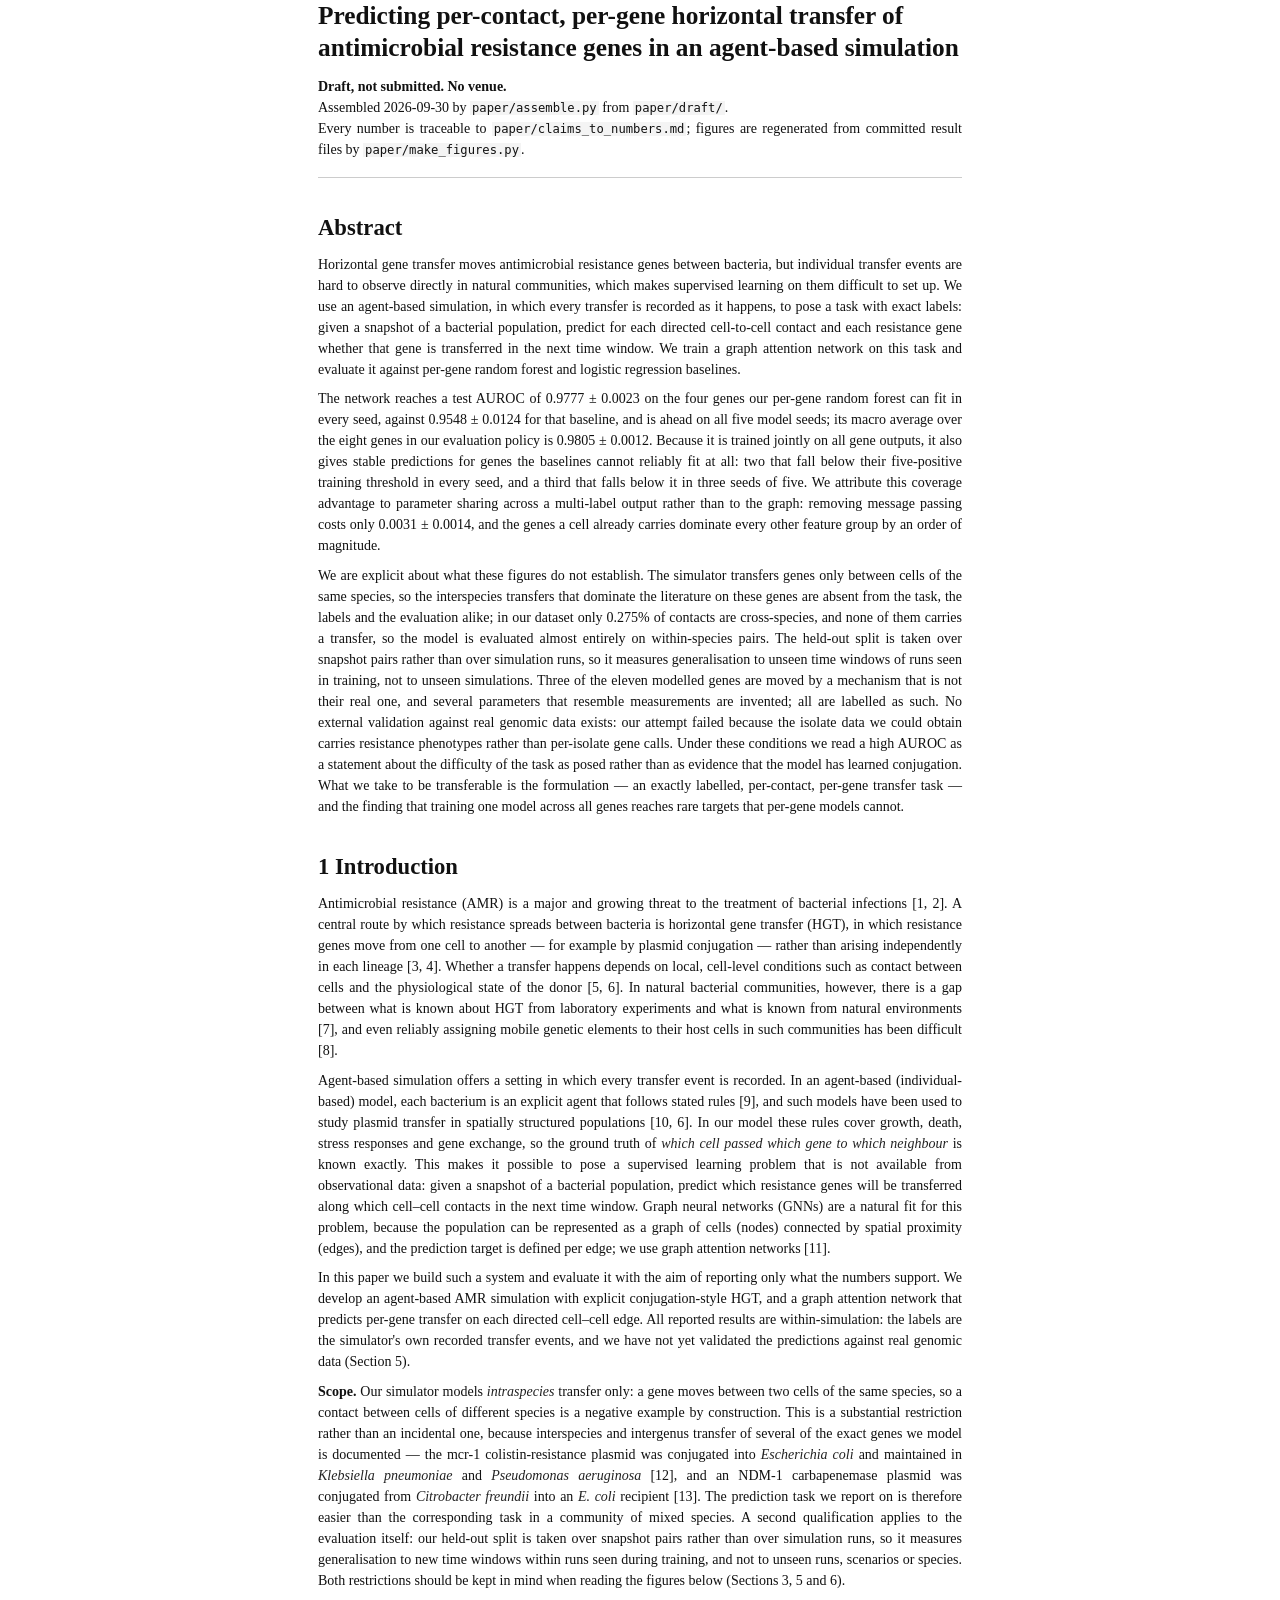
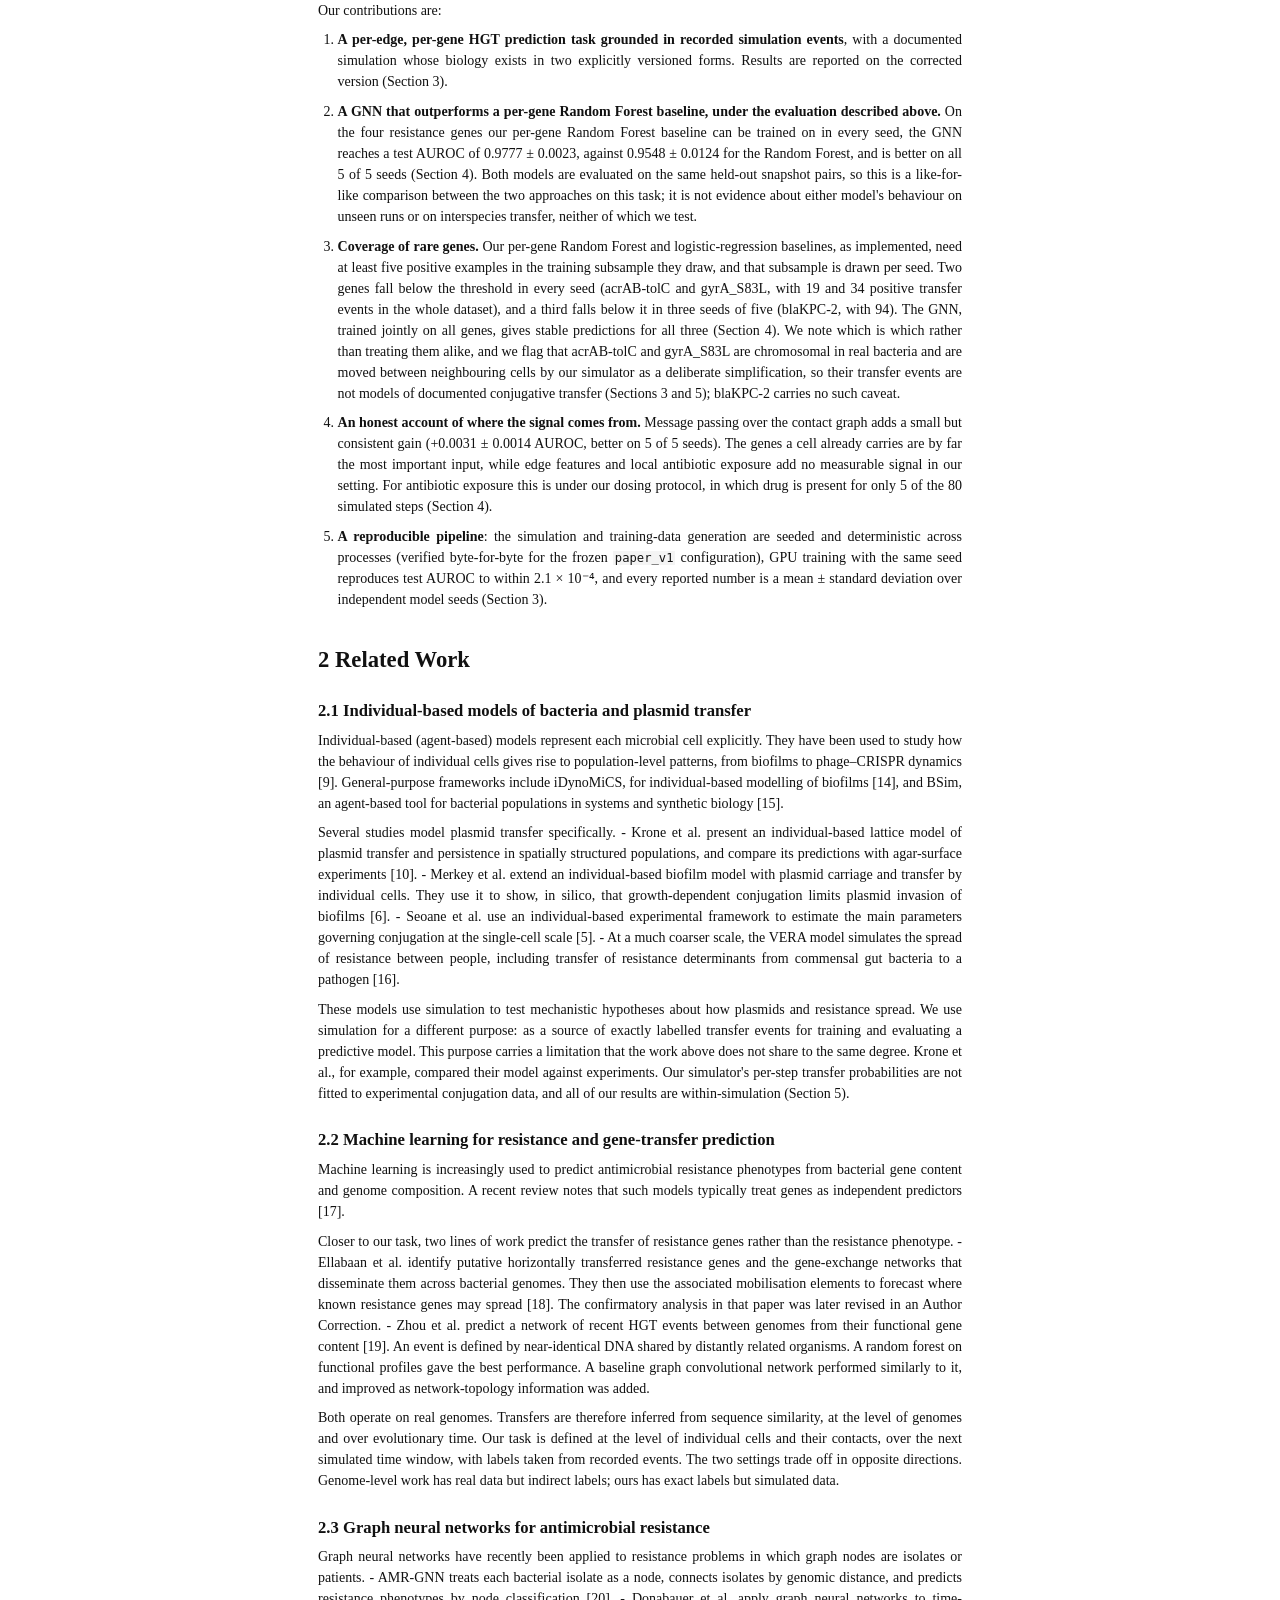
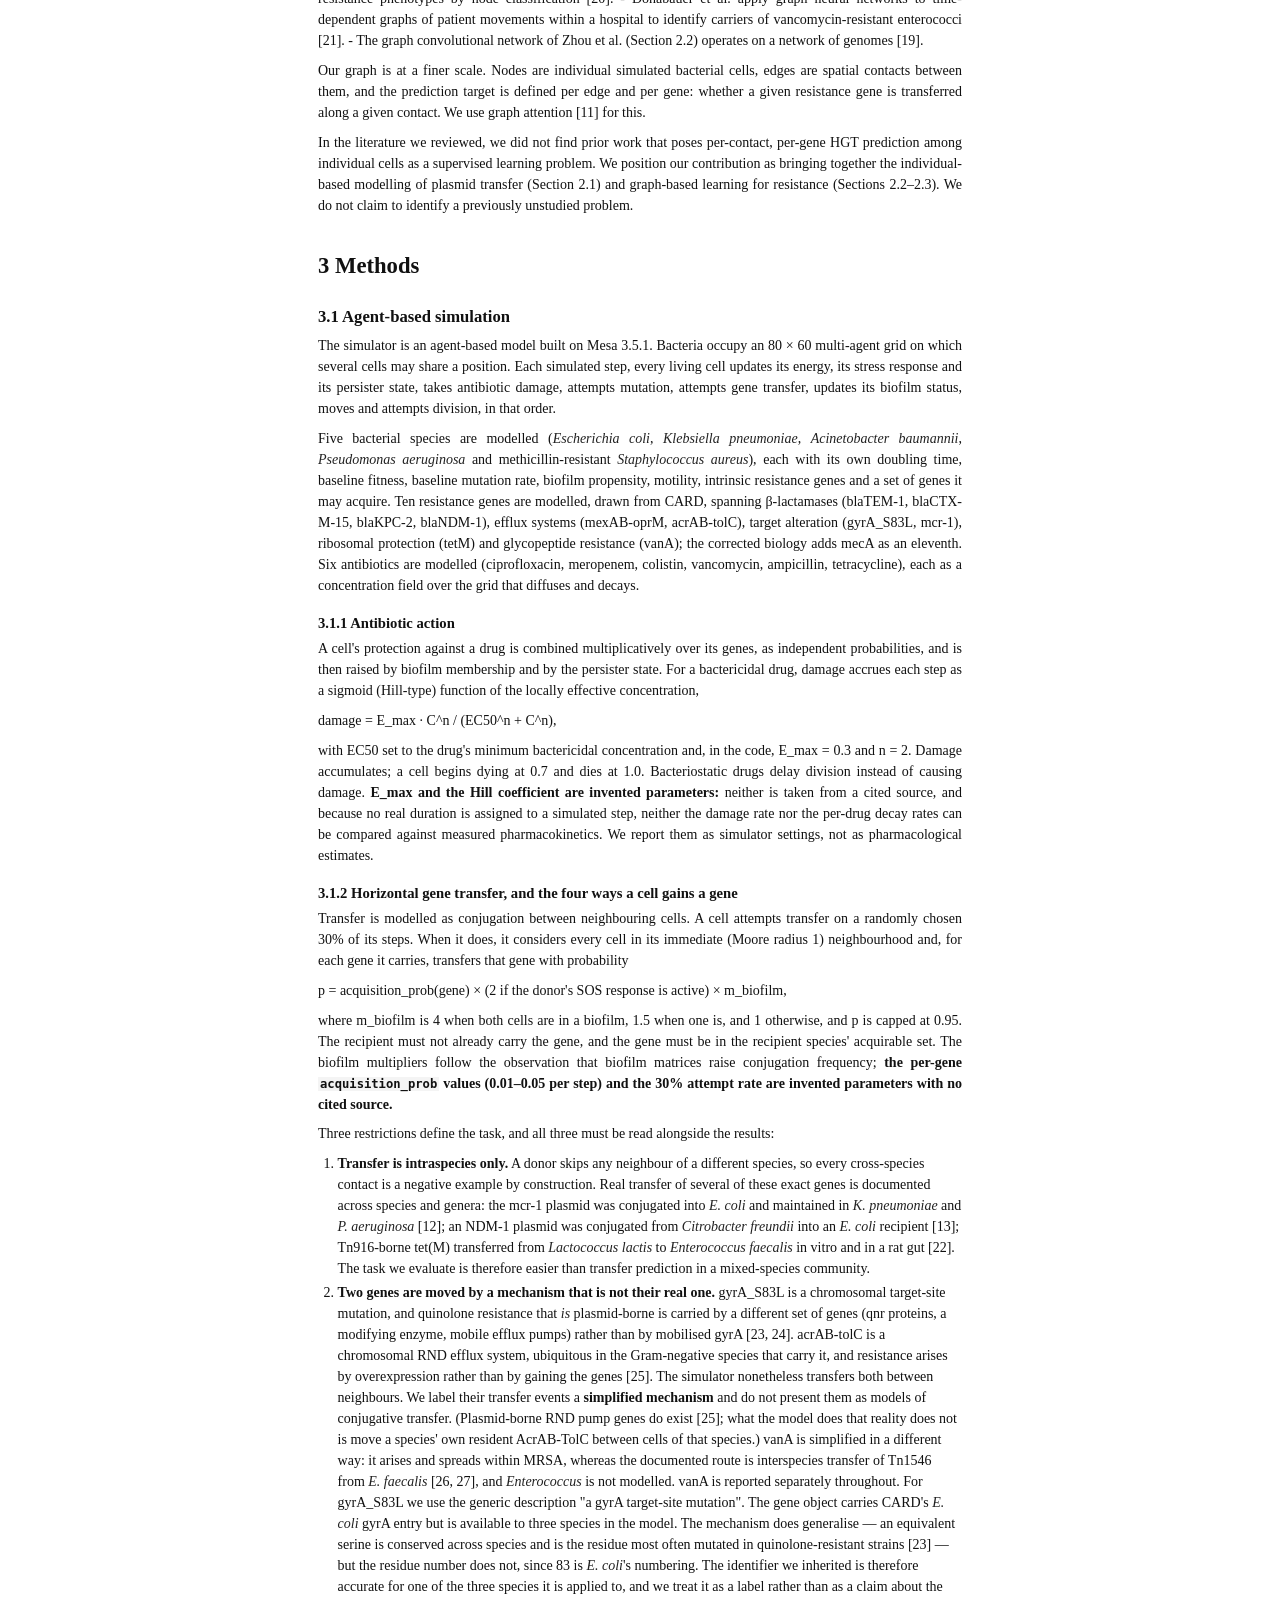
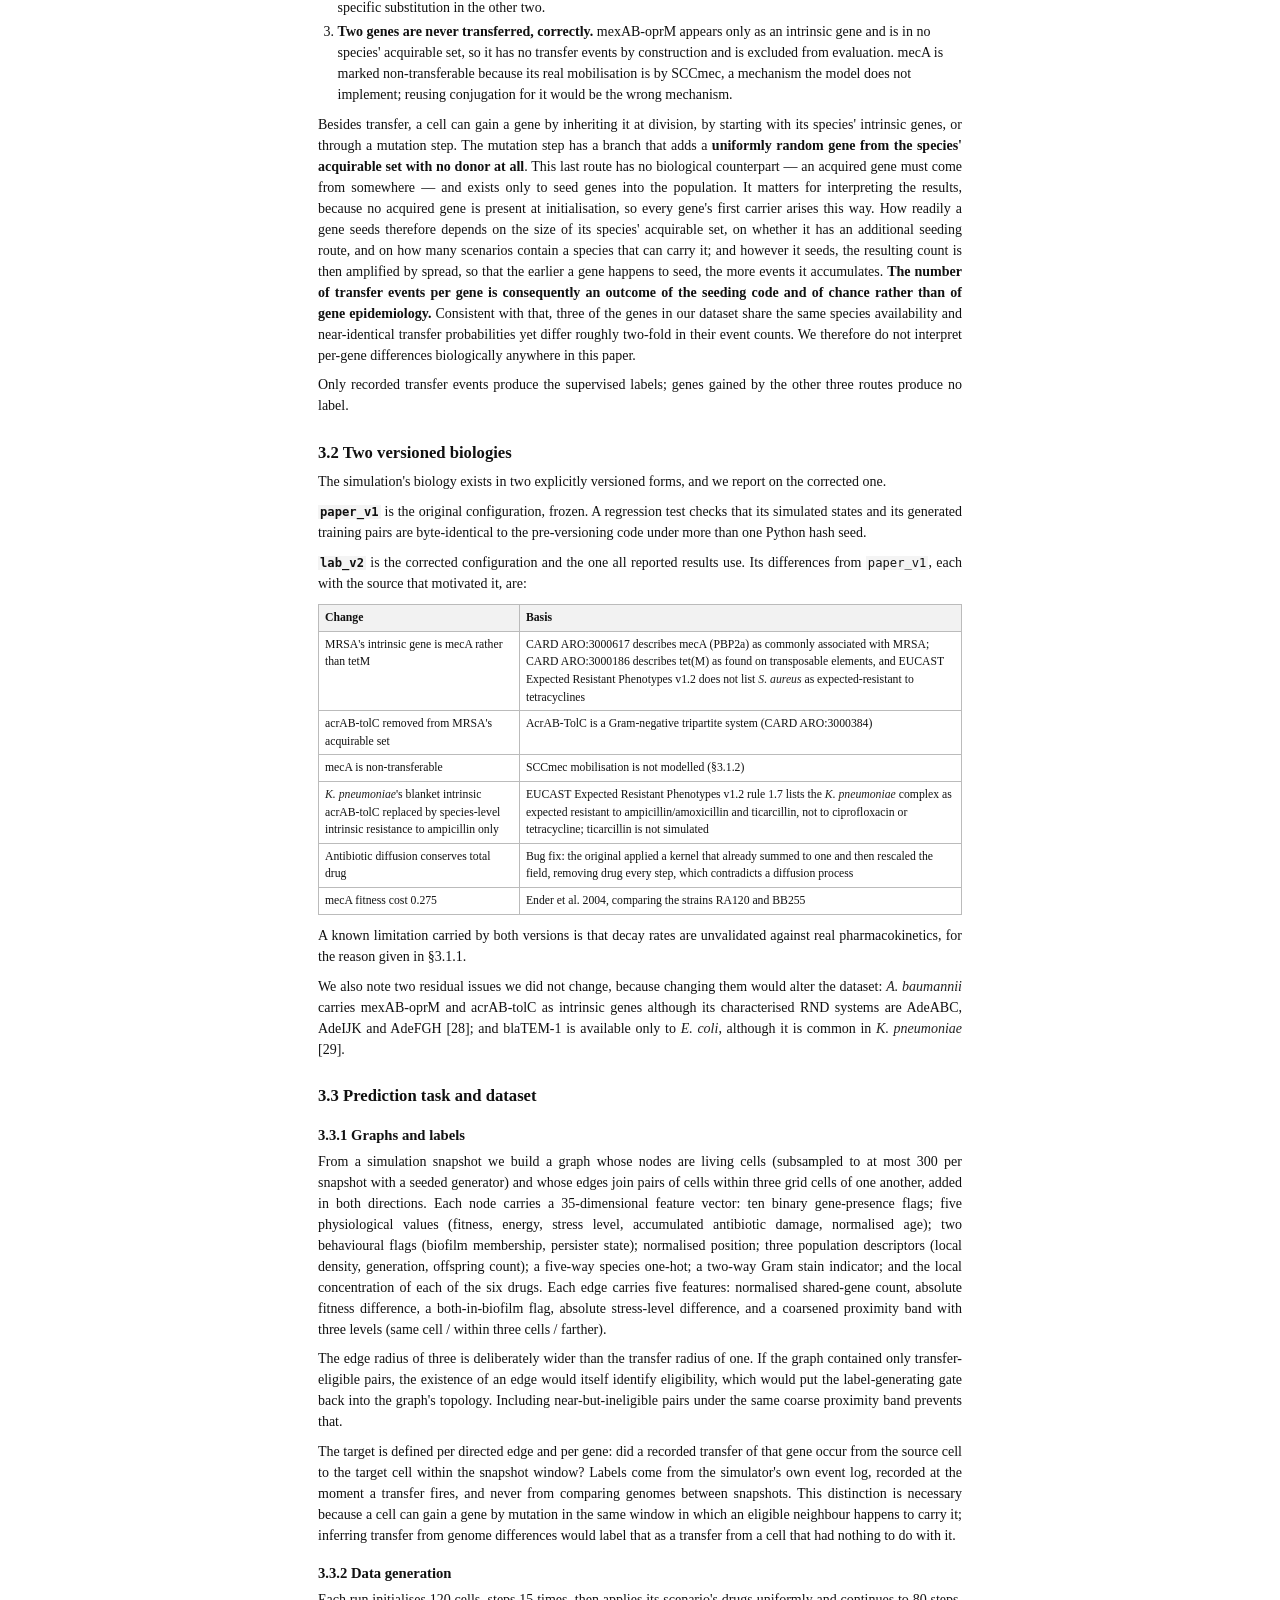
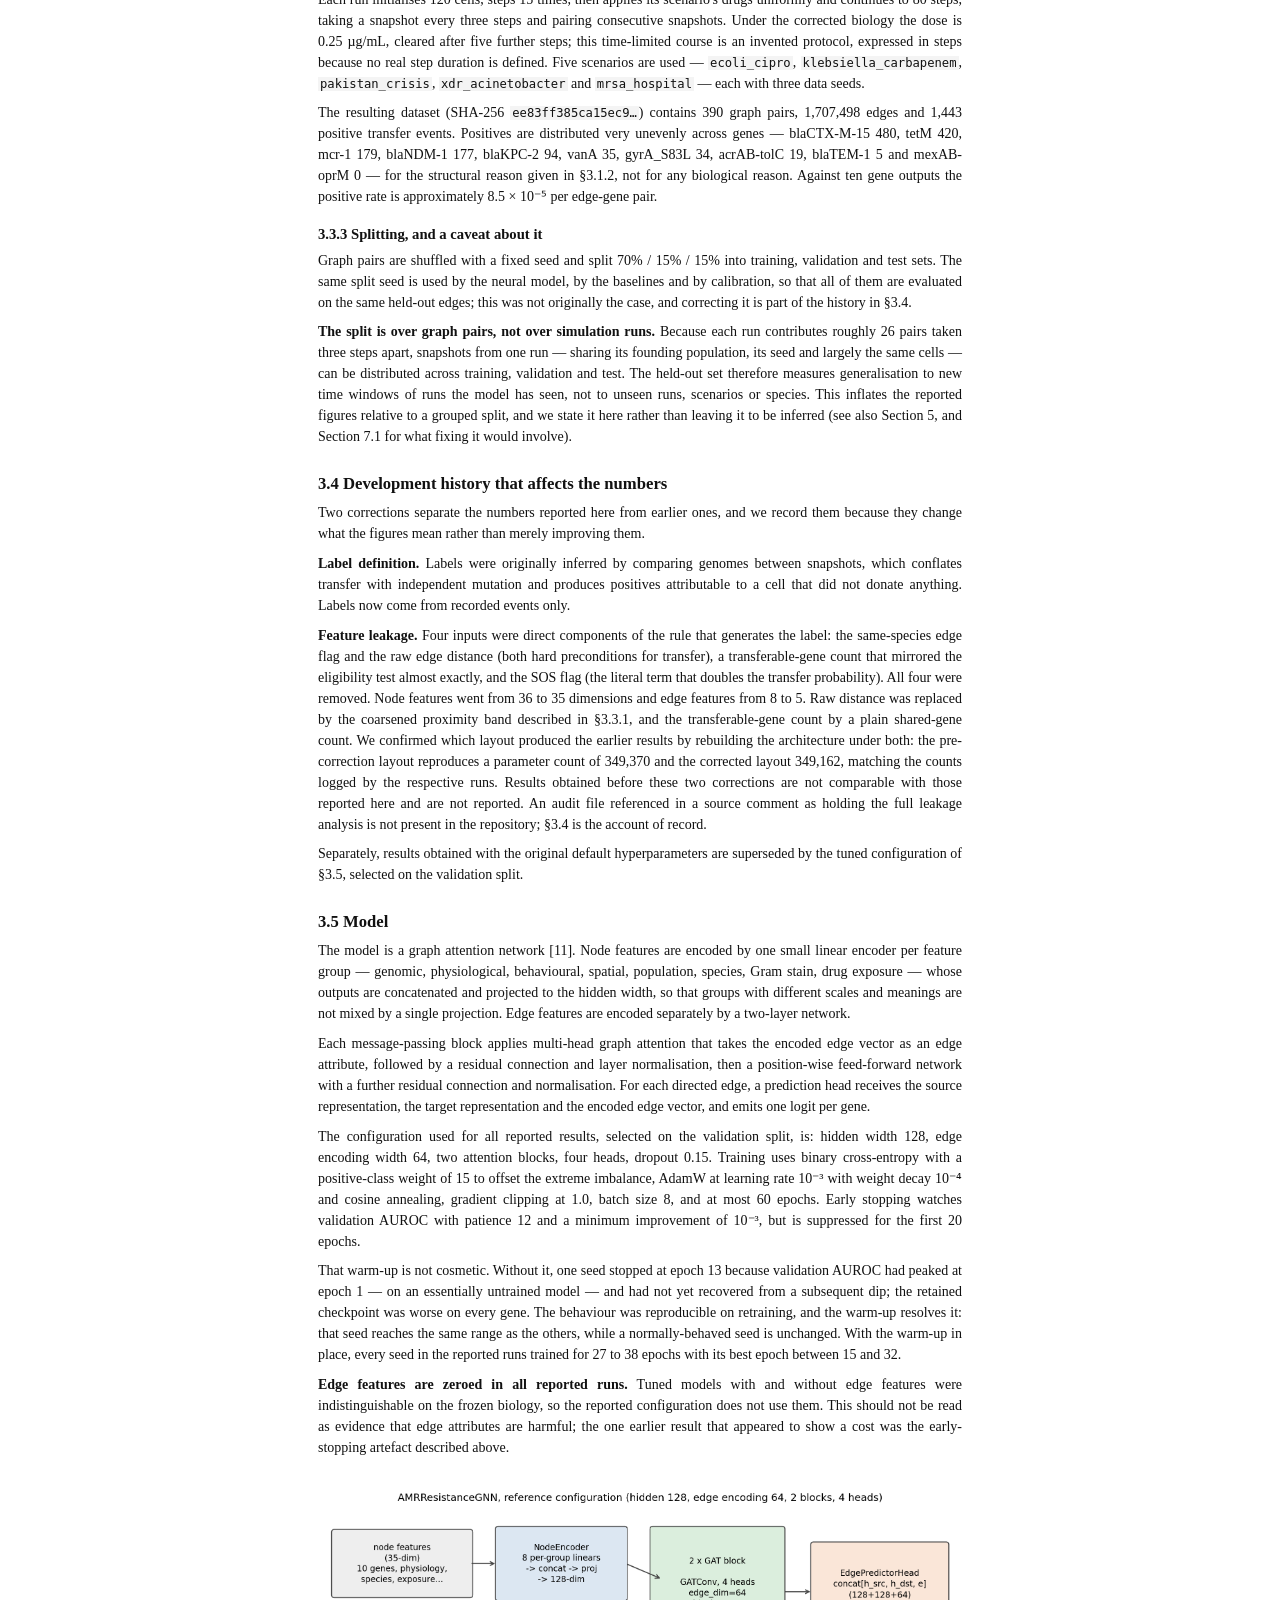
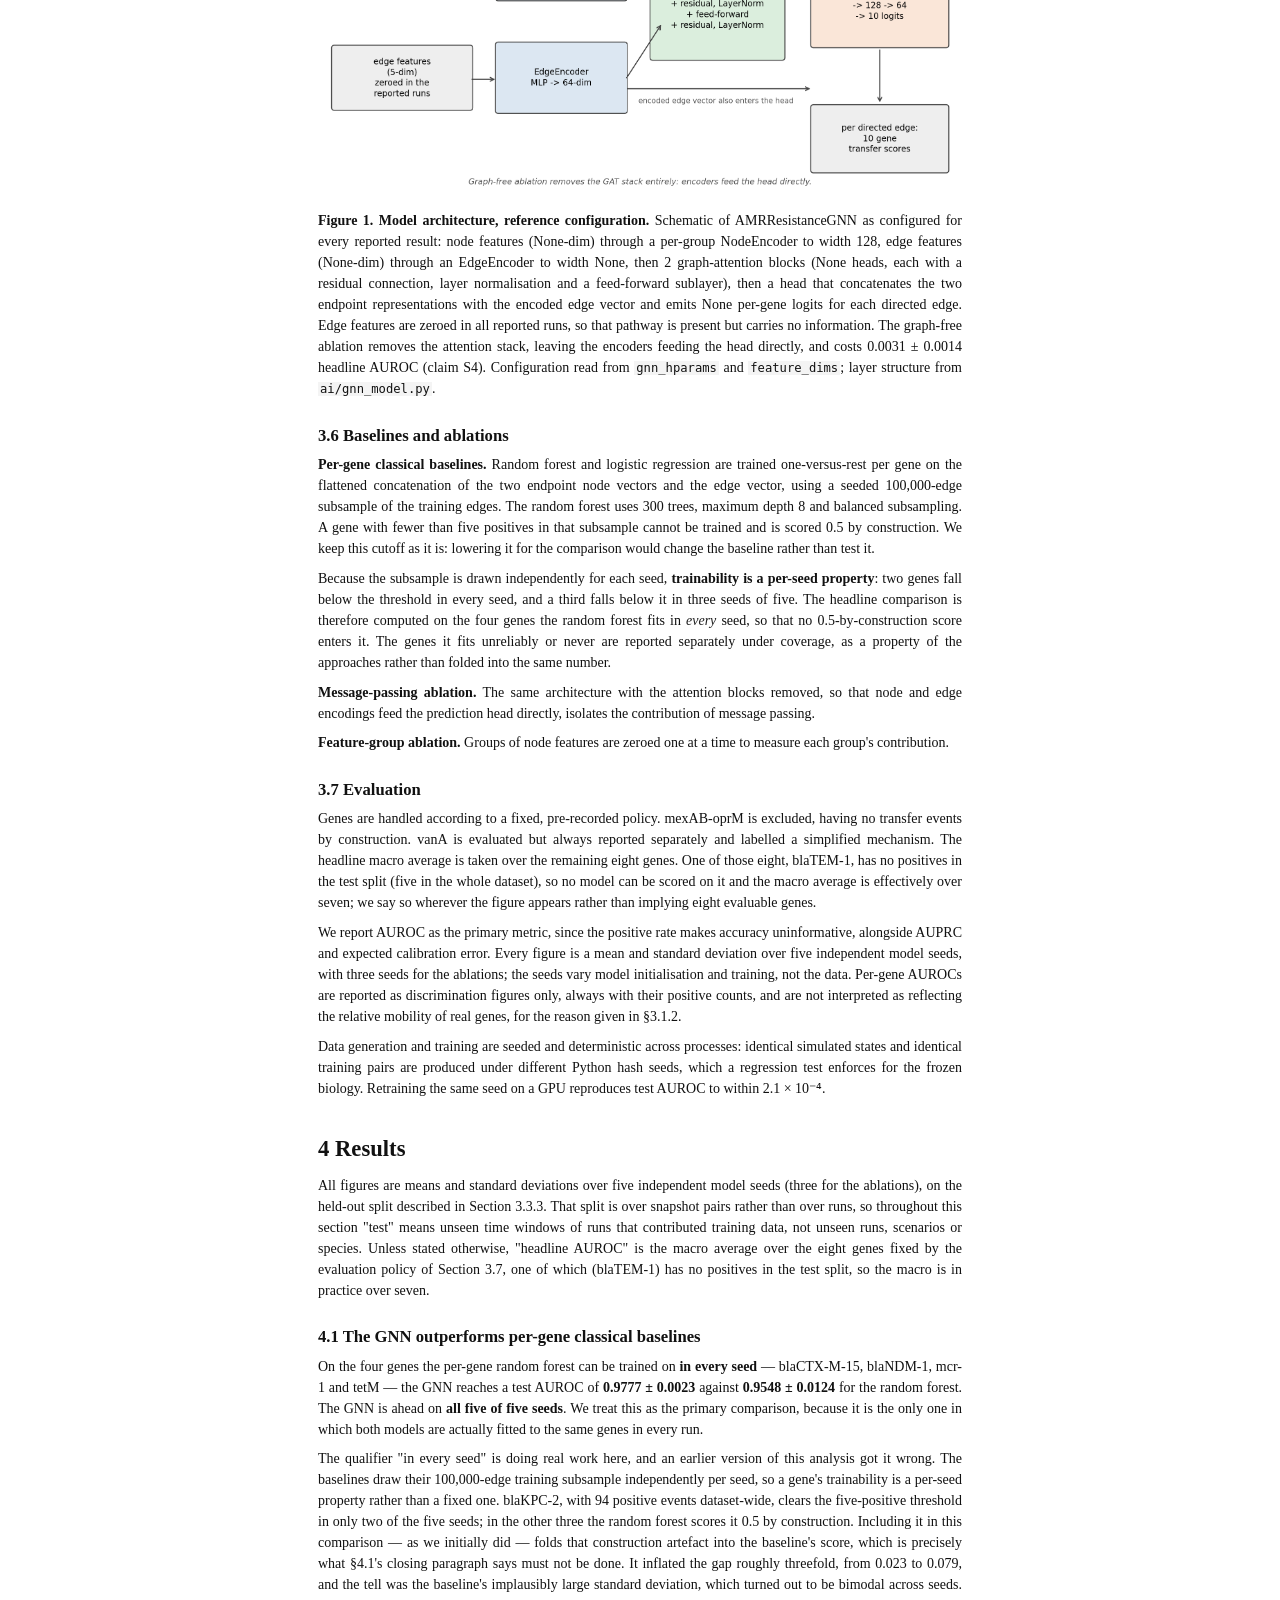
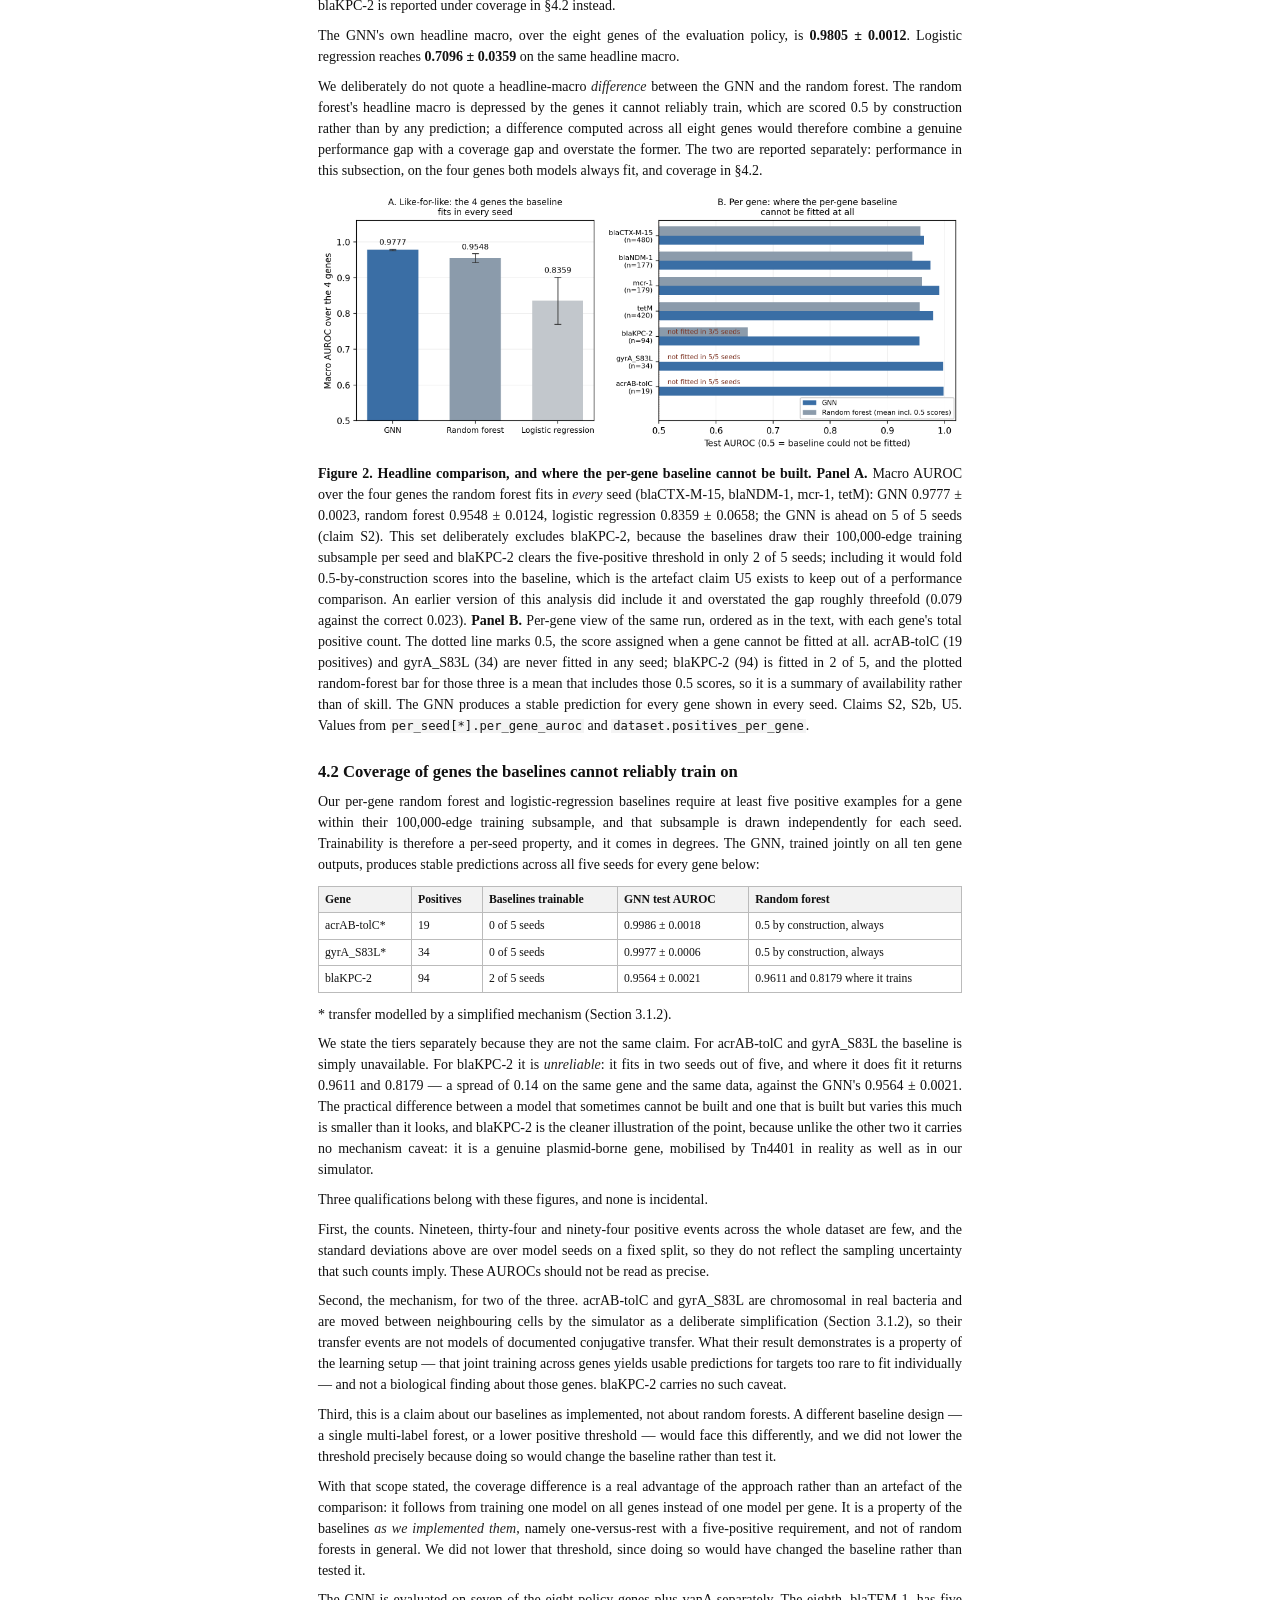
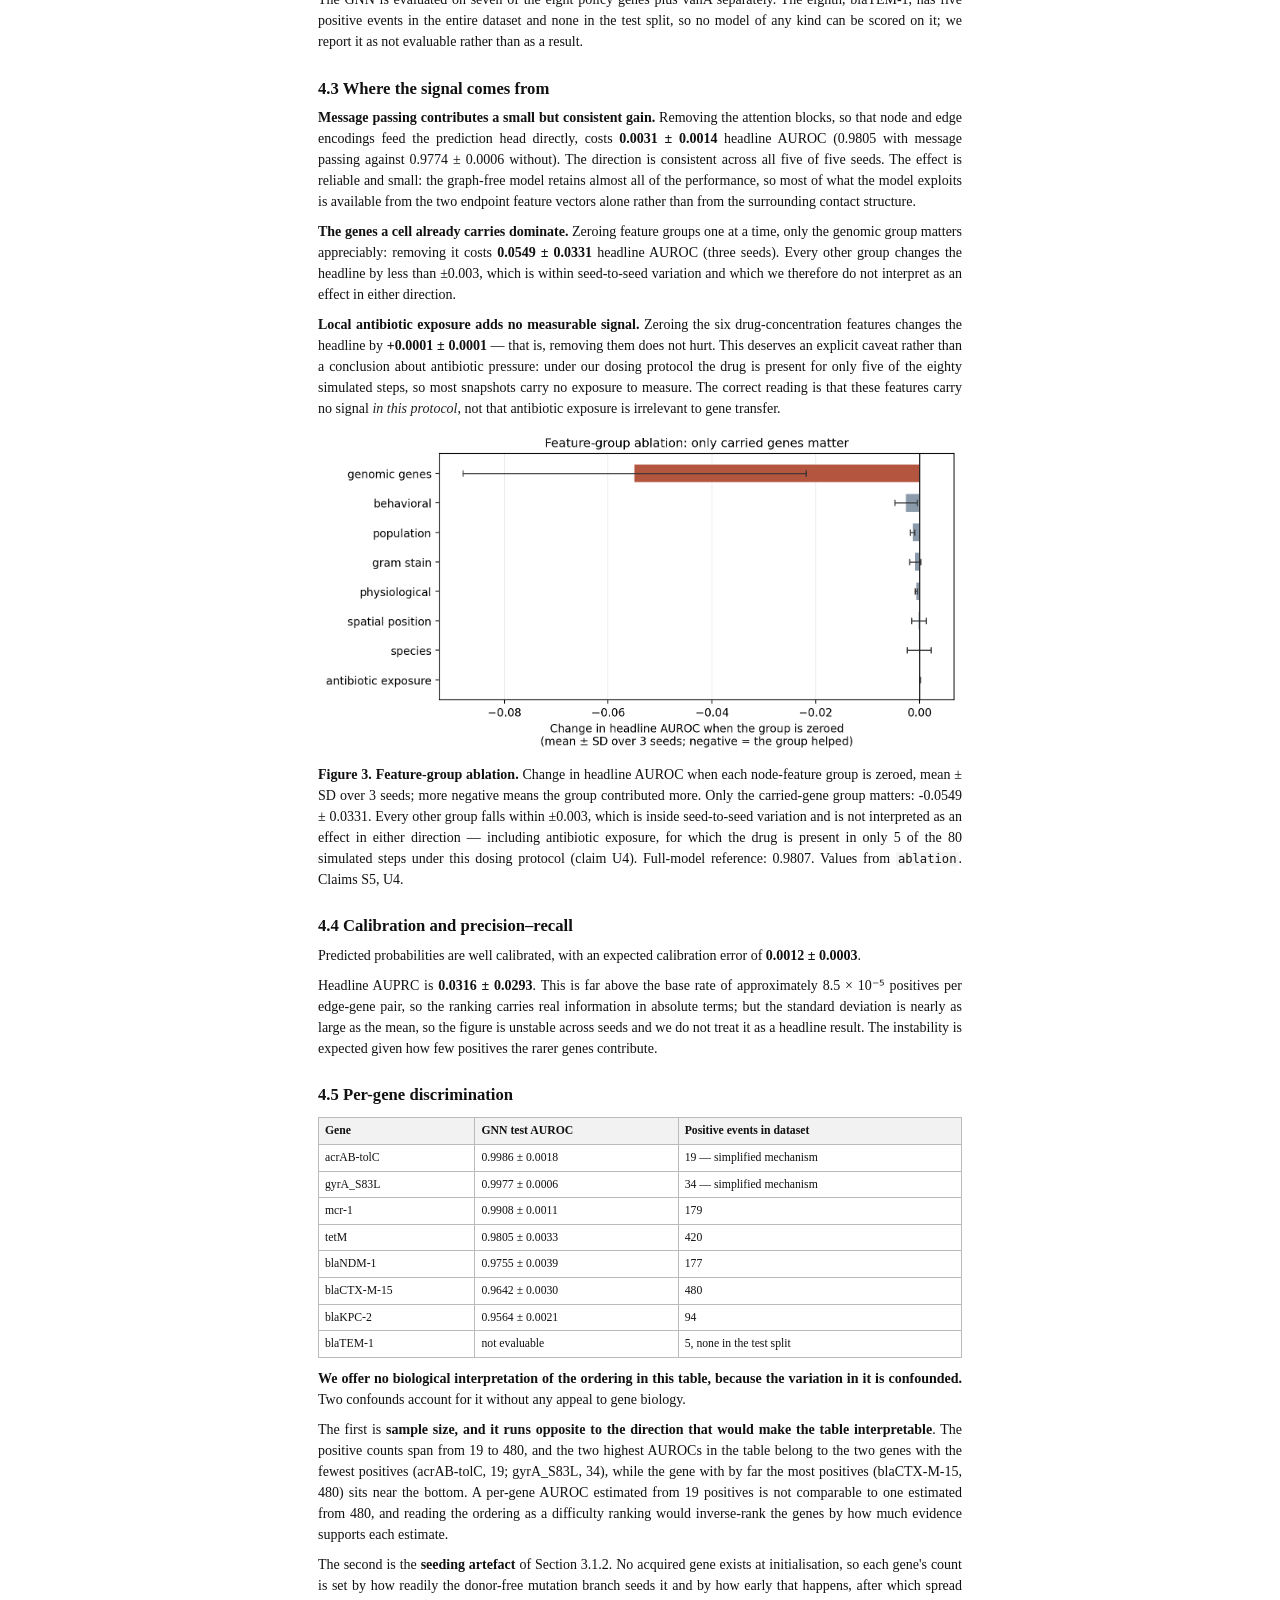
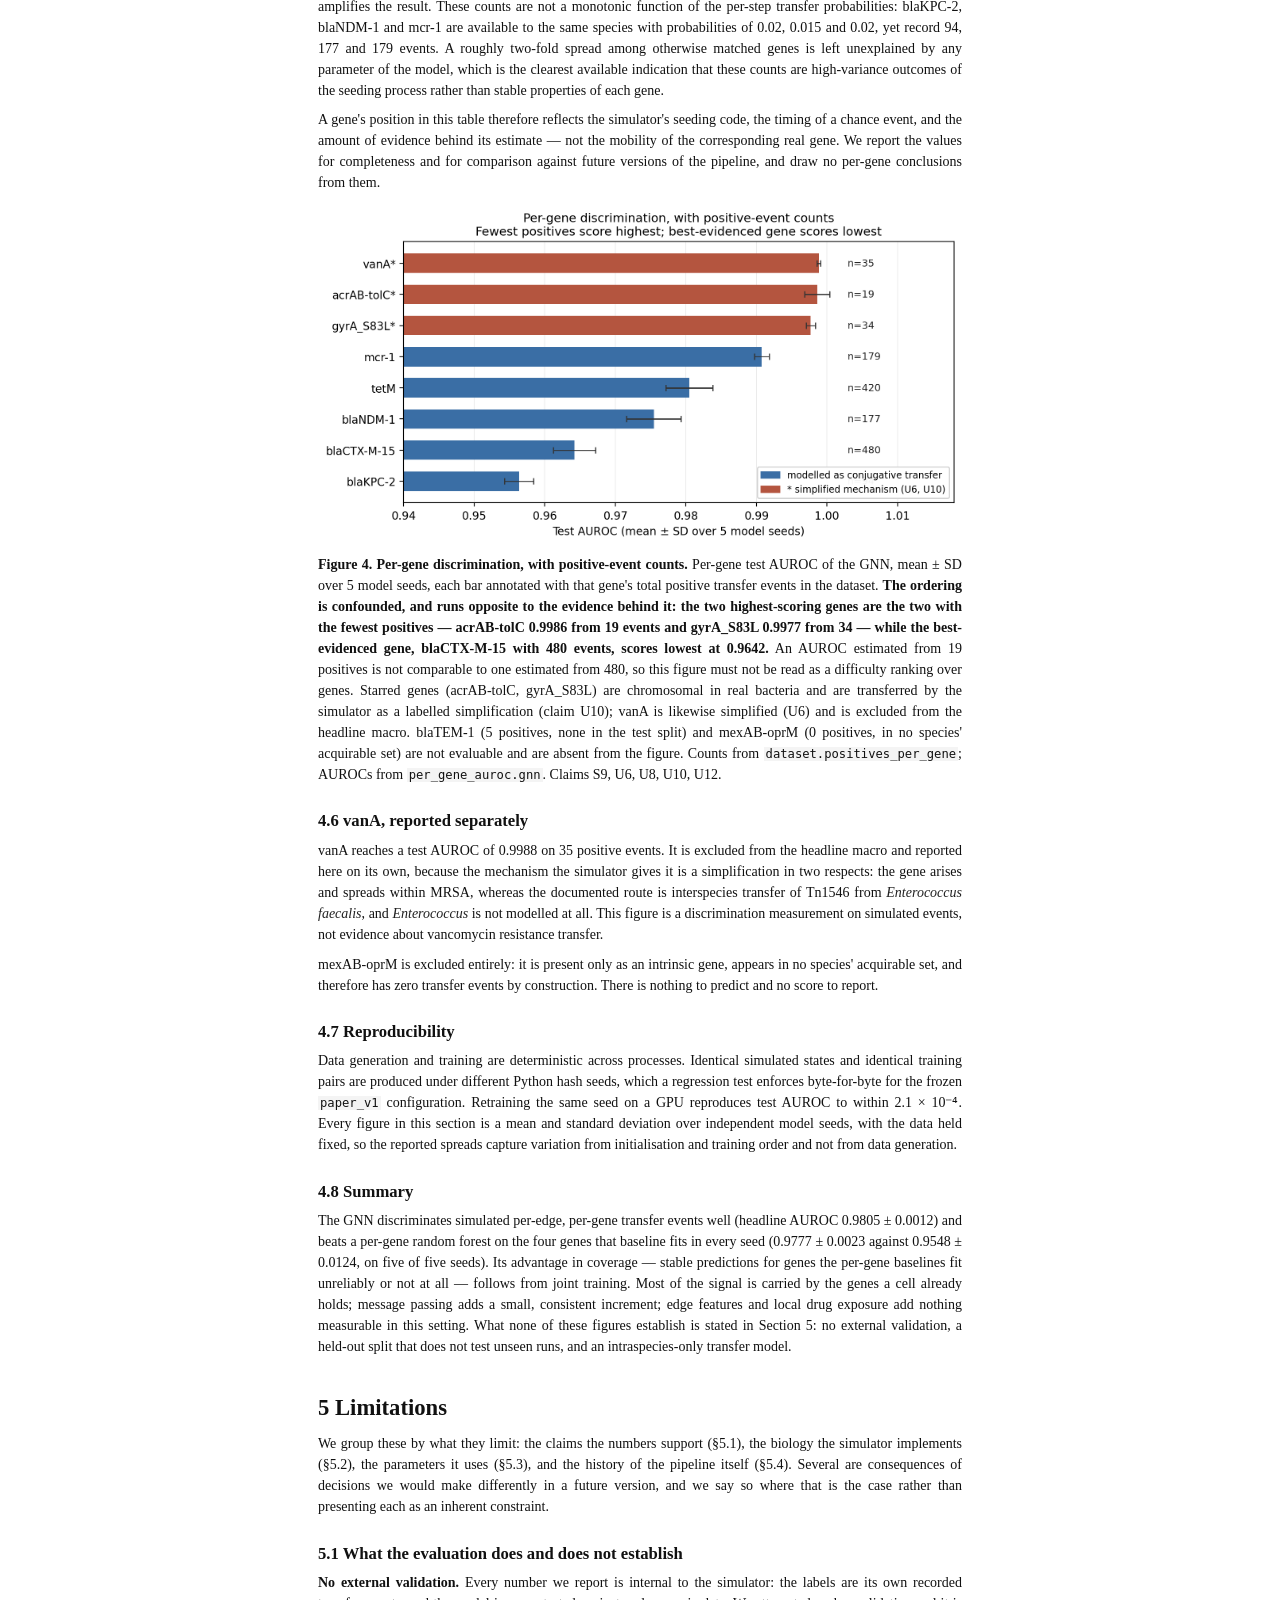
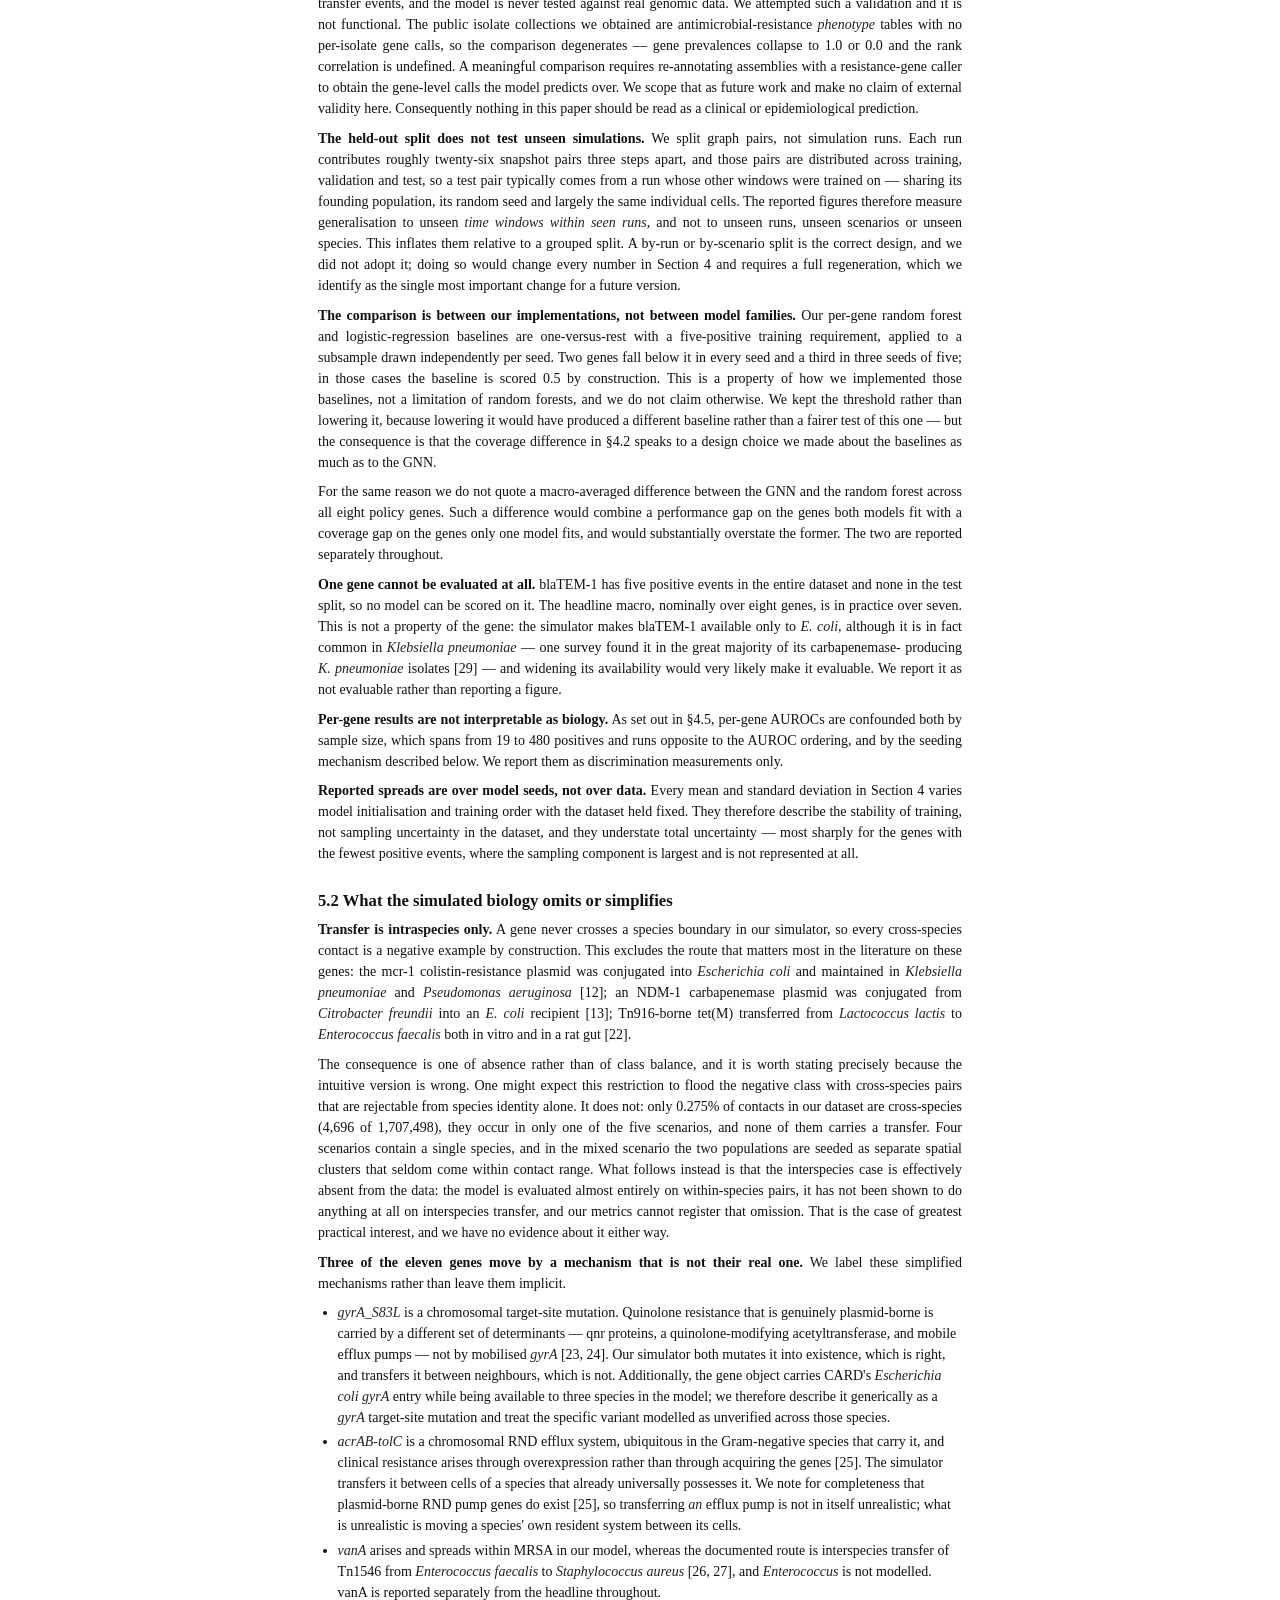
==== commit b617e481: "paper: full-text pass on the U10/U11 sources; resolve the gyrA numbering item Owner-requested full-t" ====
--- a/paper/amr_hgt_gnn.html
+++ b/paper/amr_hgt_gnn.html
@@ -271,10 +271,13 @@
    does not is move a species' own resident AcrAB-TolC between cells of that species.)
    vanA is simplified in a different way: it arises and spreads within MRSA, whereas the
    documented route is interspecies transfer of Tn1546 from <em>E. faecalis</em> [26, 27], and <em>Enterococcus</em> is not modelled. vanA is reported separately throughout.
-   For gyrA_S83L we use the generic description "a gyrA target-site mutation": the gene object
-   carries CARD's <em>E. coli</em> gyrA entry but is available to three species in the model, and we
-   did not establish that the S83L substitution specifically is the dominant variant in all
-   three, so the particular variant modelled should be treated as unverified.</li>
+   For gyrA_S83L we use the generic description "a gyrA target-site mutation". The gene object
+   carries CARD's <em>E. coli</em> gyrA entry but is available to three species in the model. The
+   mechanism does generalise — an equivalent serine is conserved across species and is the
+   residue most often mutated in quinolone-resistant strains [23] — but the residue
+   number does not, since 83 is <em>E. coli</em>'s numbering. The identifier we inherited is therefore
+   accurate for one of the three species it is applied to, and we treat it as a label rather
+   than as a claim about the specific substitution in the other two.</li>
 <li><strong>Two genes are never transferred, correctly.</strong> mexAB-oprM appears only as an intrinsic
    gene and is in no species' acquirable set, so it has no transfer events by construction and
    is excluded from evaluation. mecA is marked non-transferable because its real mobilisation
@@ -1367,12 +1370,12 @@
 <tr>
 <td>22</td>
 <td><code>boguslawska2009</code></td>
-<td>abstract</td>
+<td>full text</td>
 </tr>
 <tr>
 <td>23</td>
 <td><code>hooper2015</code></td>
-<td>abstract</td>
+<td>full text</td>
 </tr>
 <tr>
 <td>24</td>
@@ -1382,7 +1385,7 @@
 <tr>
 <td>25</td>
 <td><code>li2015efflux</code></td>
-<td>abstract</td>
+<td>full text</td>
 </tr>
 <tr>
 <td>26</td>
@@ -1406,5 +1409,5 @@
 </tr>
 </tbody>
 </table>
-<p>23 of the 29 cited sources were verified at abstract level only. Upgrading them to full text is listed as outstanding work in <code>paper/STATUS.md</code>.</p>
+<p>20 of the 29 cited sources were verified at abstract level only. Upgrading them to full text is listed as outstanding work in <code>paper/STATUS.md</code>.</p>
 <p><code>paper/refs.bib</code> additionally holds <code>bonnin2012</code>, <code>dandrea2013</code>, <code>devirgiliis2009</code> — sources verified during the gene-mechanism audit that the text does not cite. They are kept for that record and are deliberately absent from the reference list above.</p></body></html>
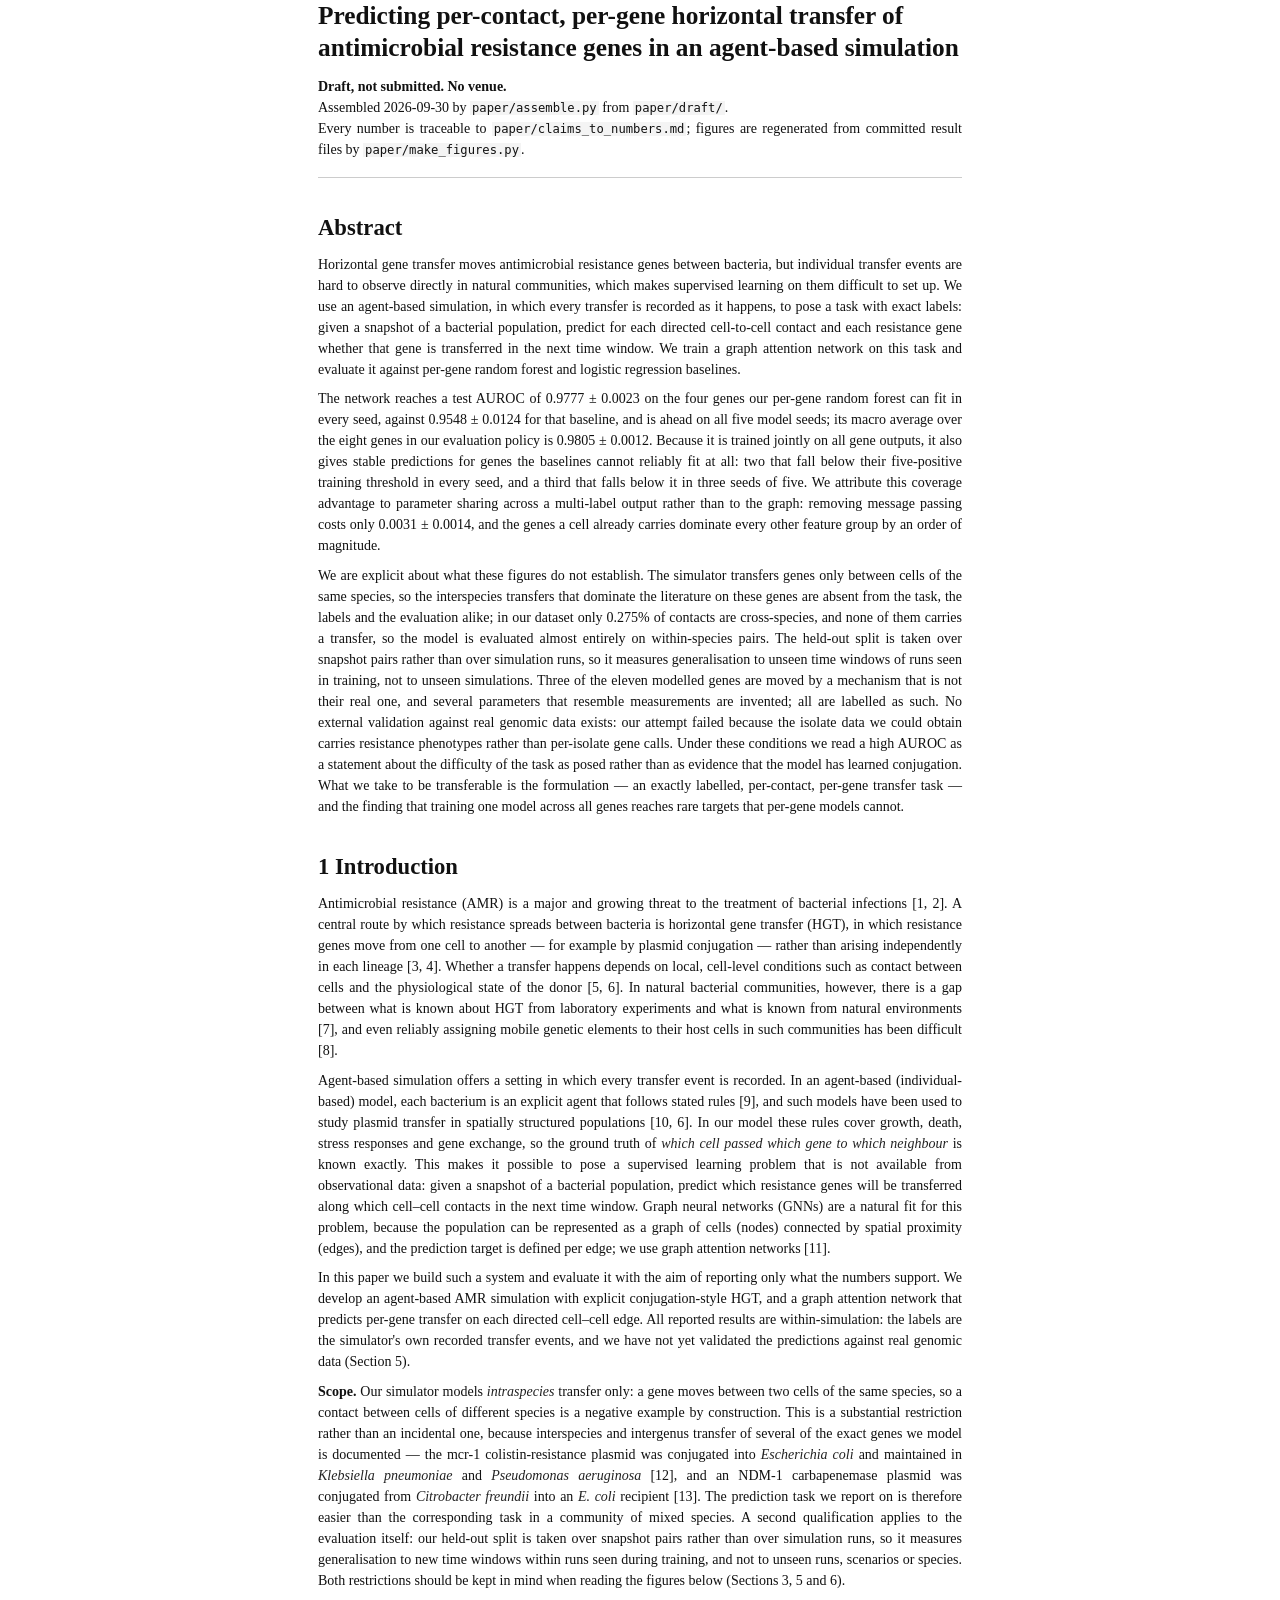
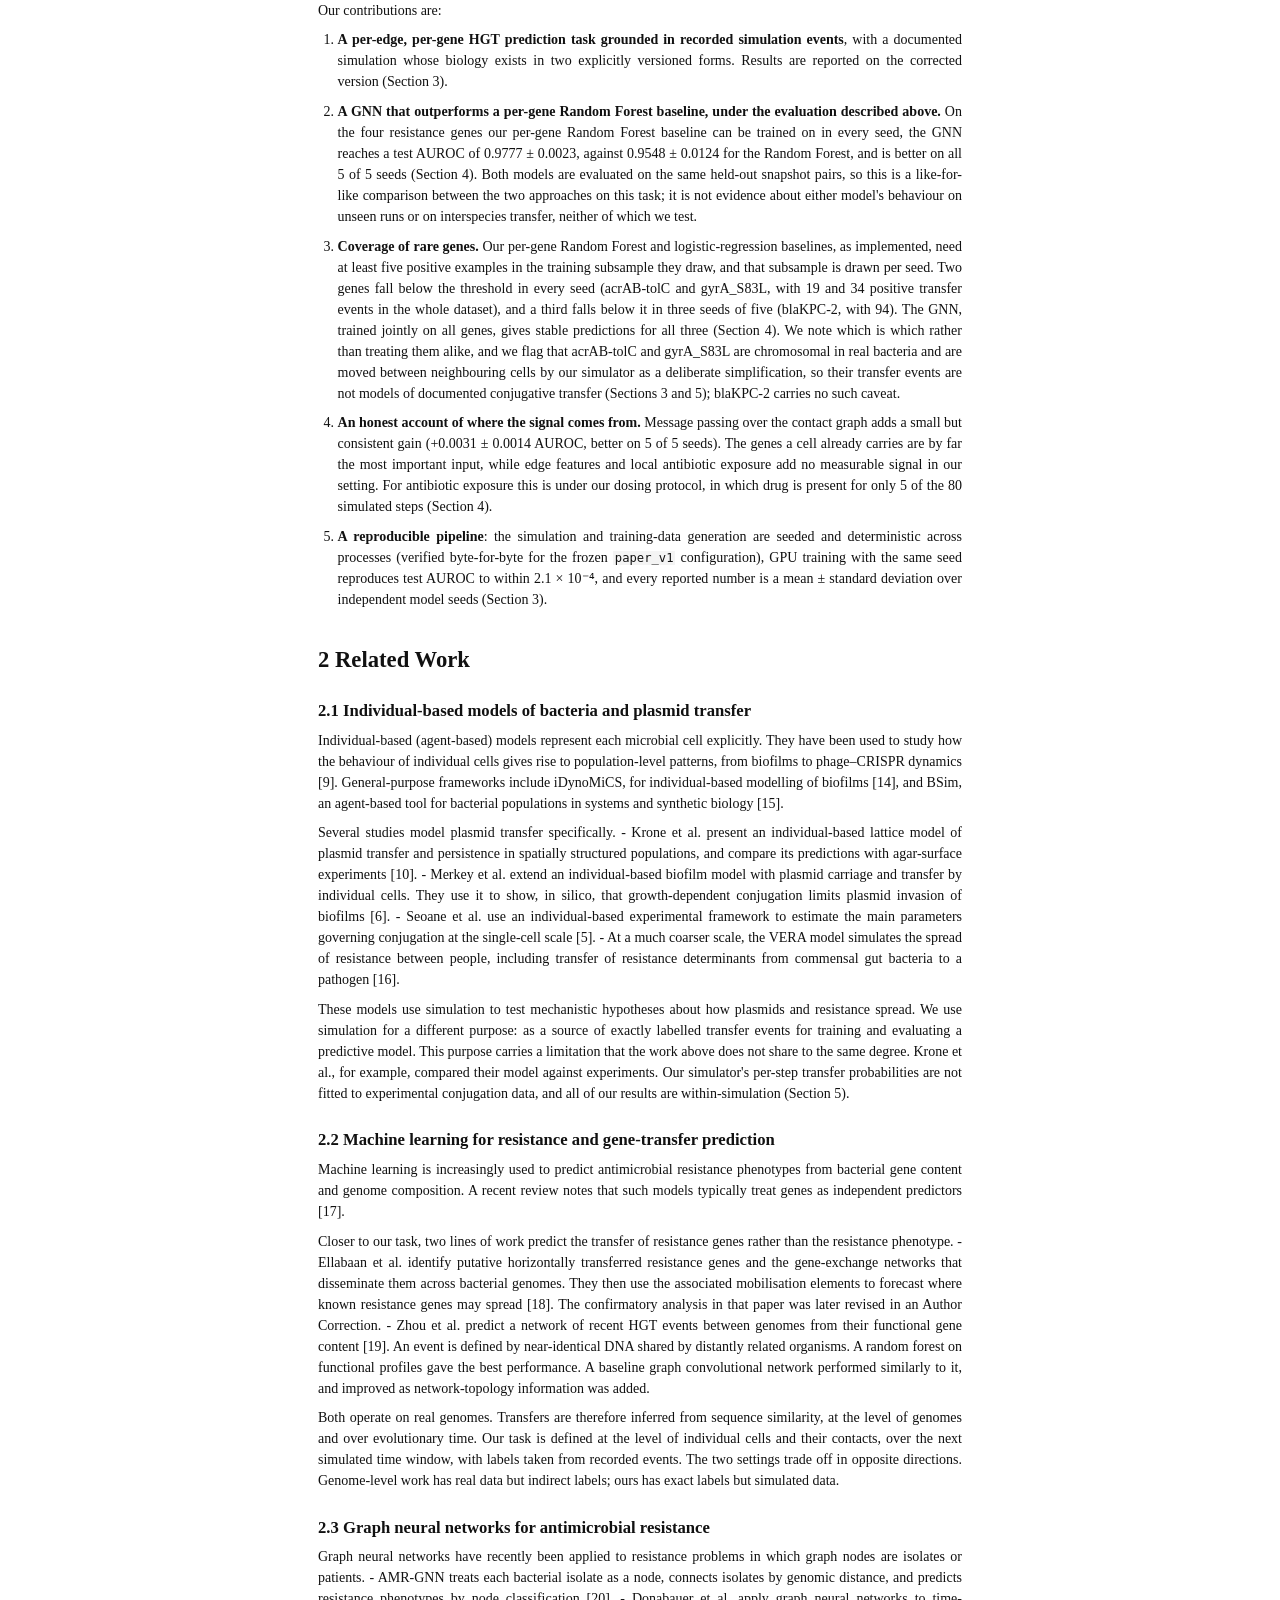
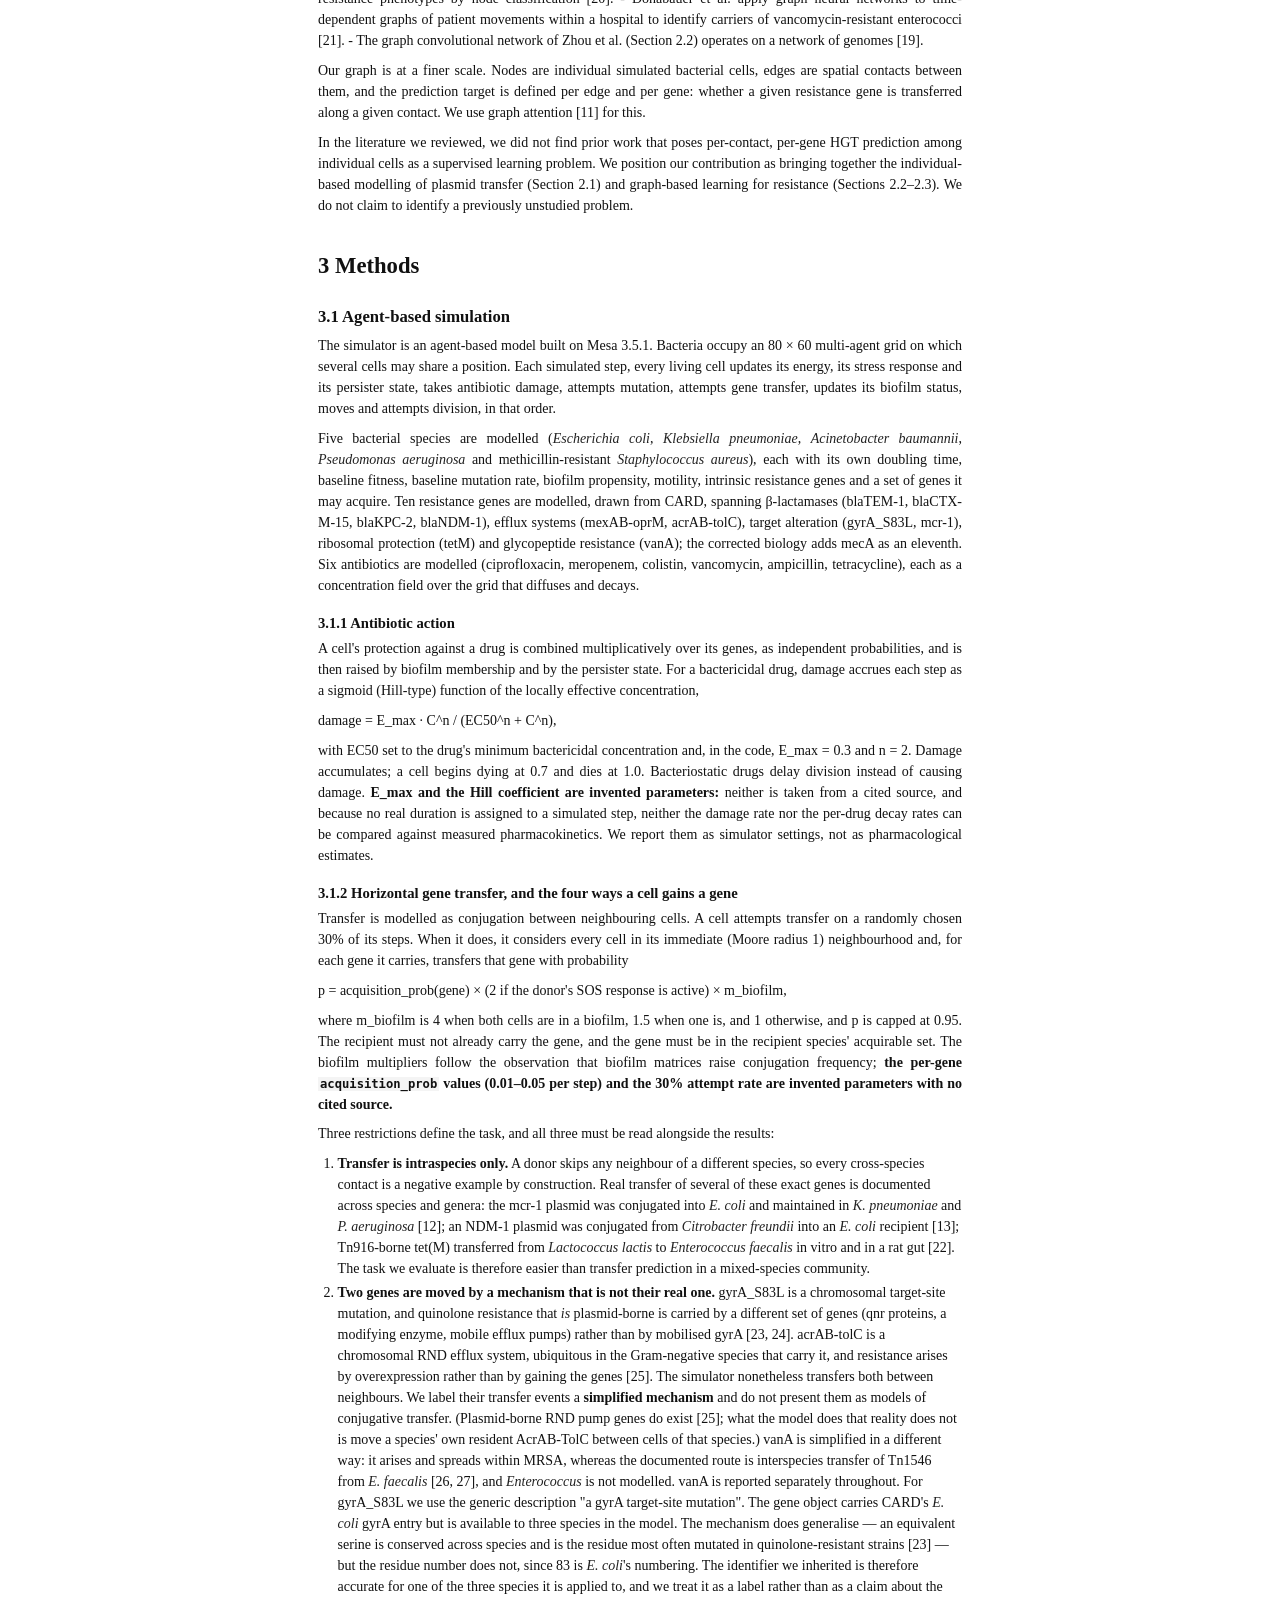
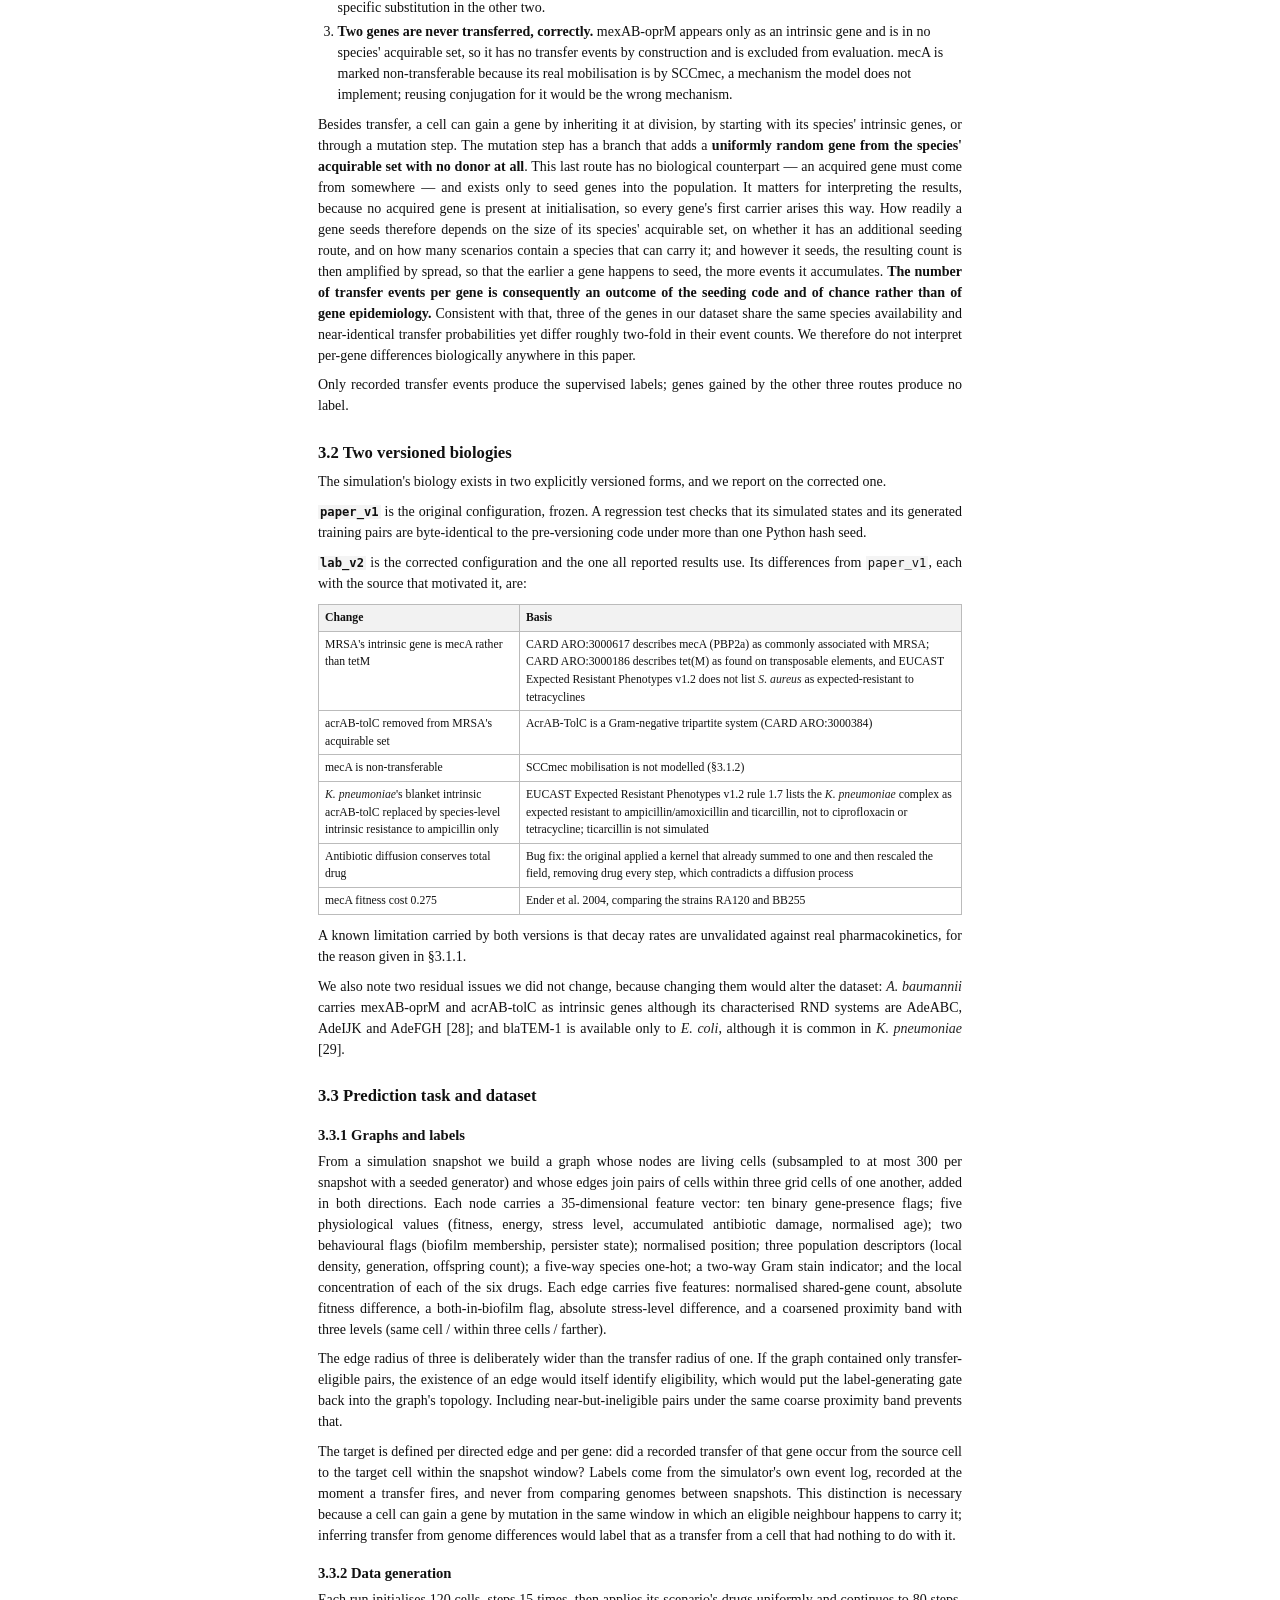
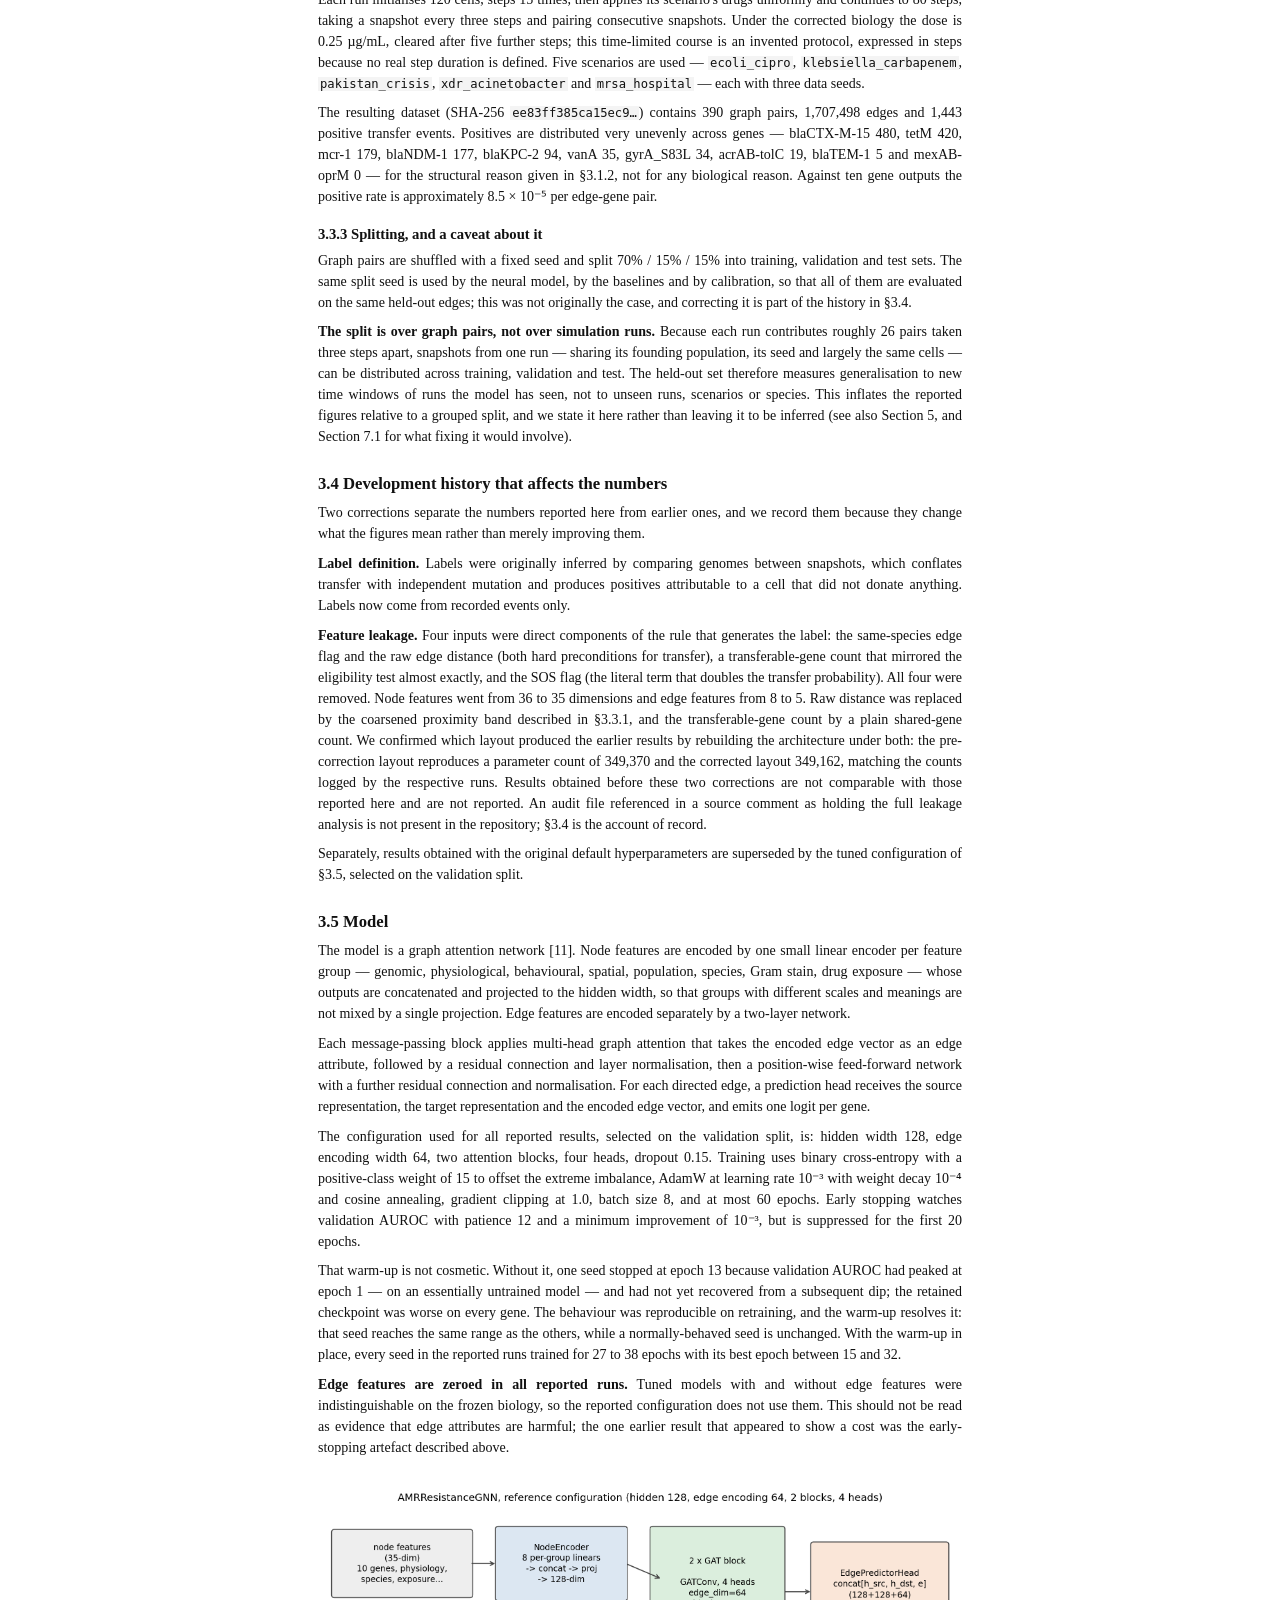
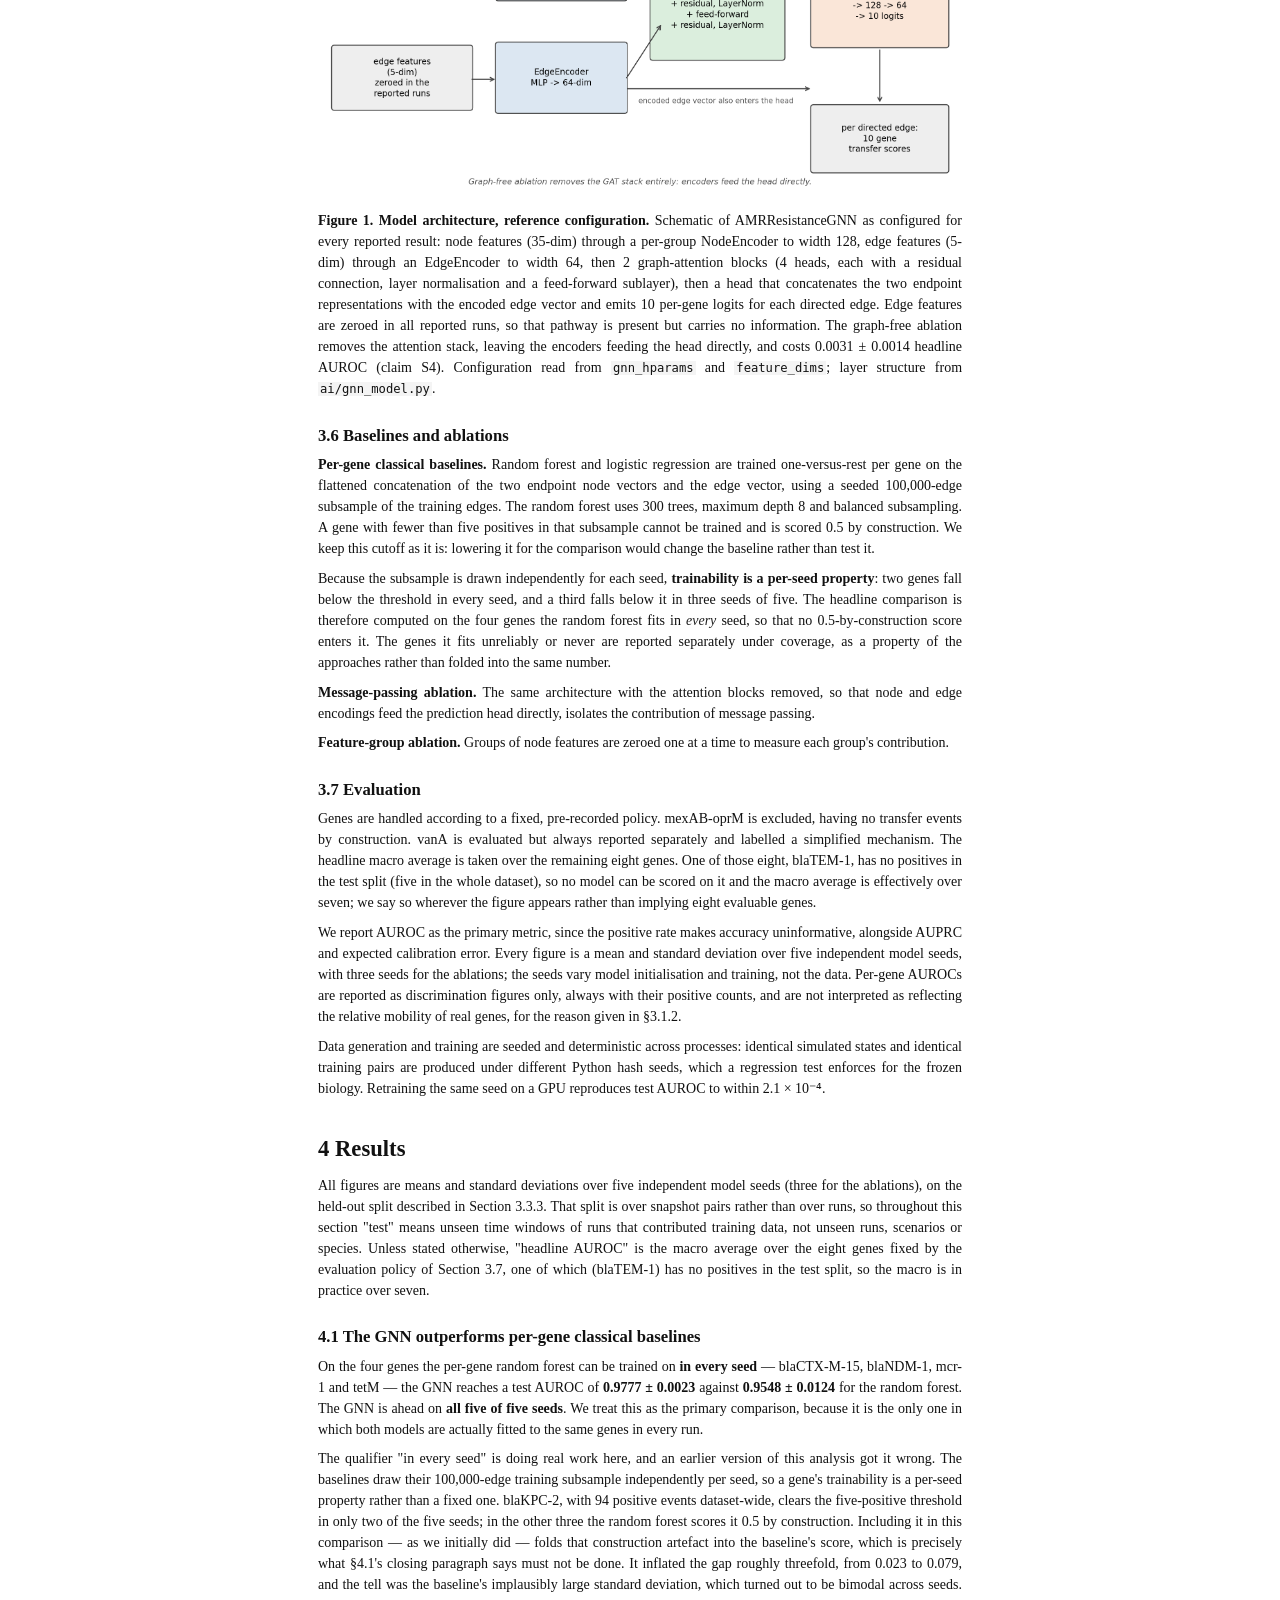
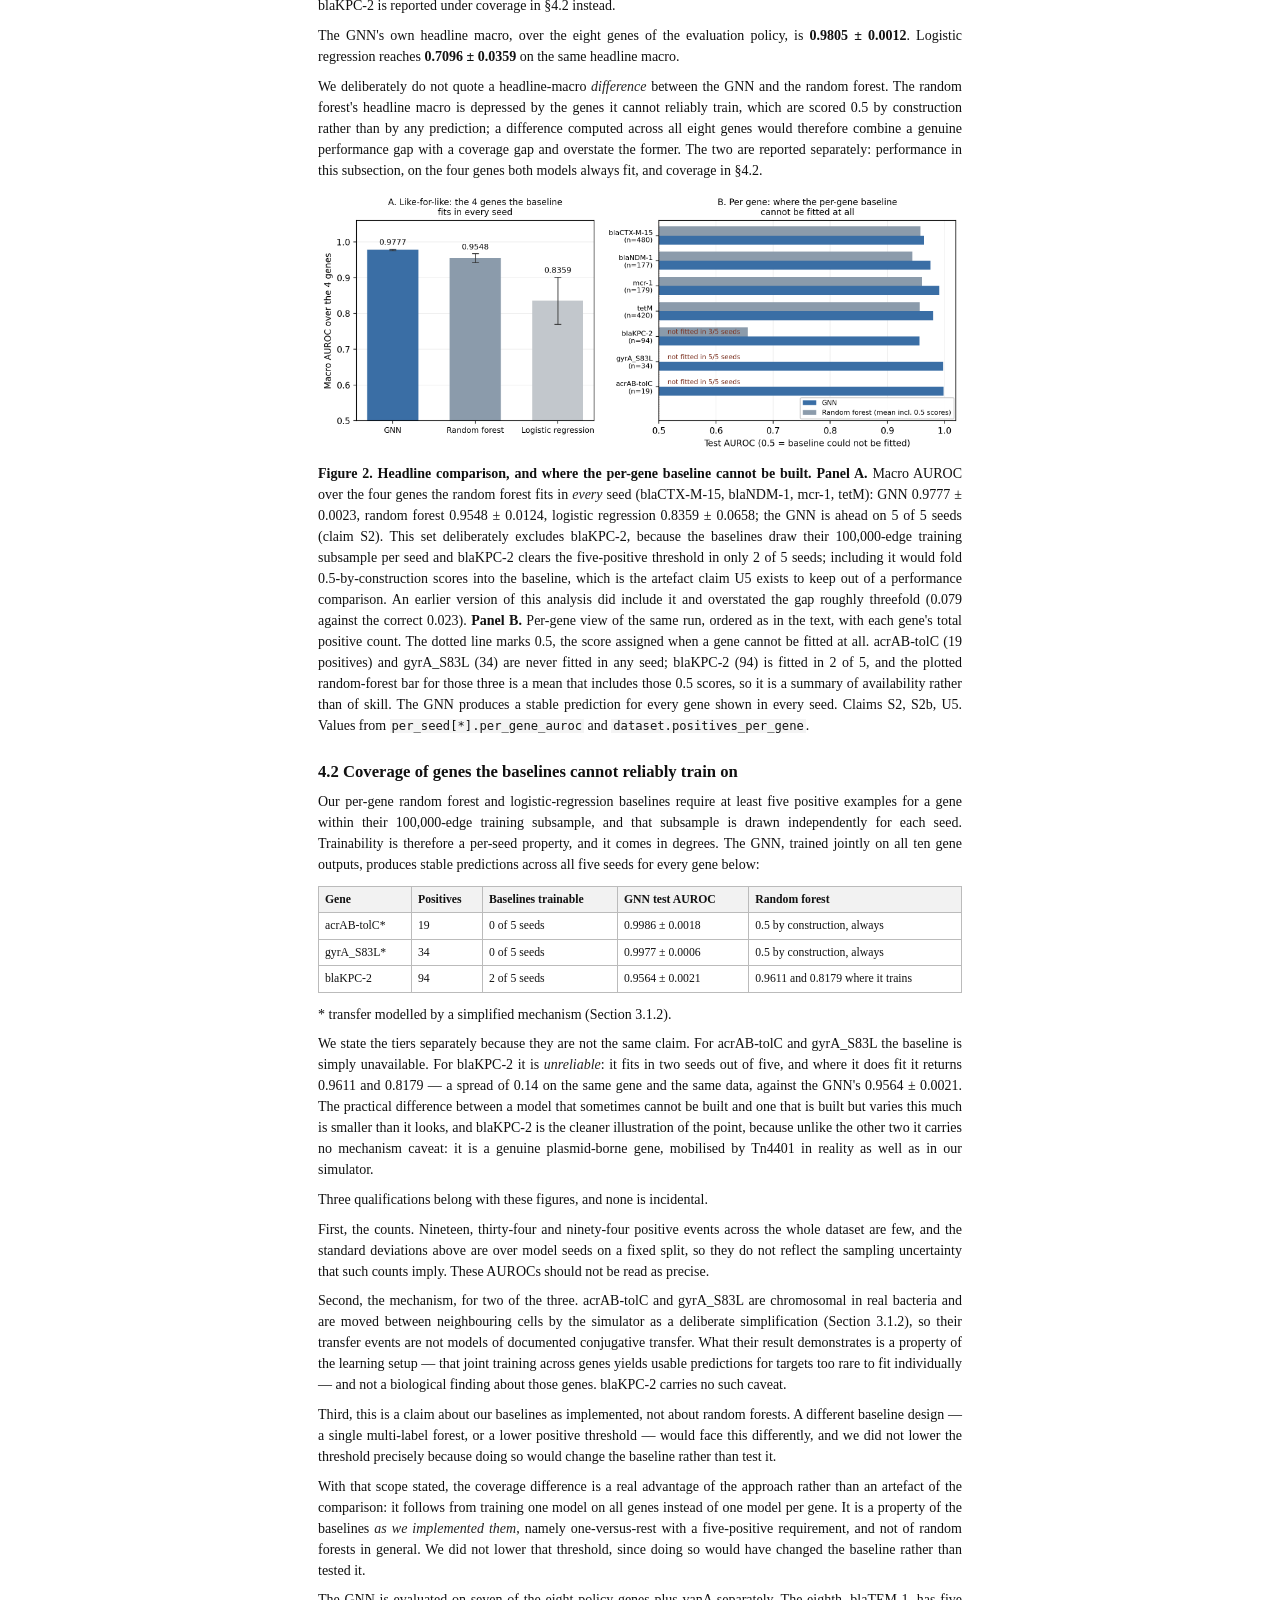
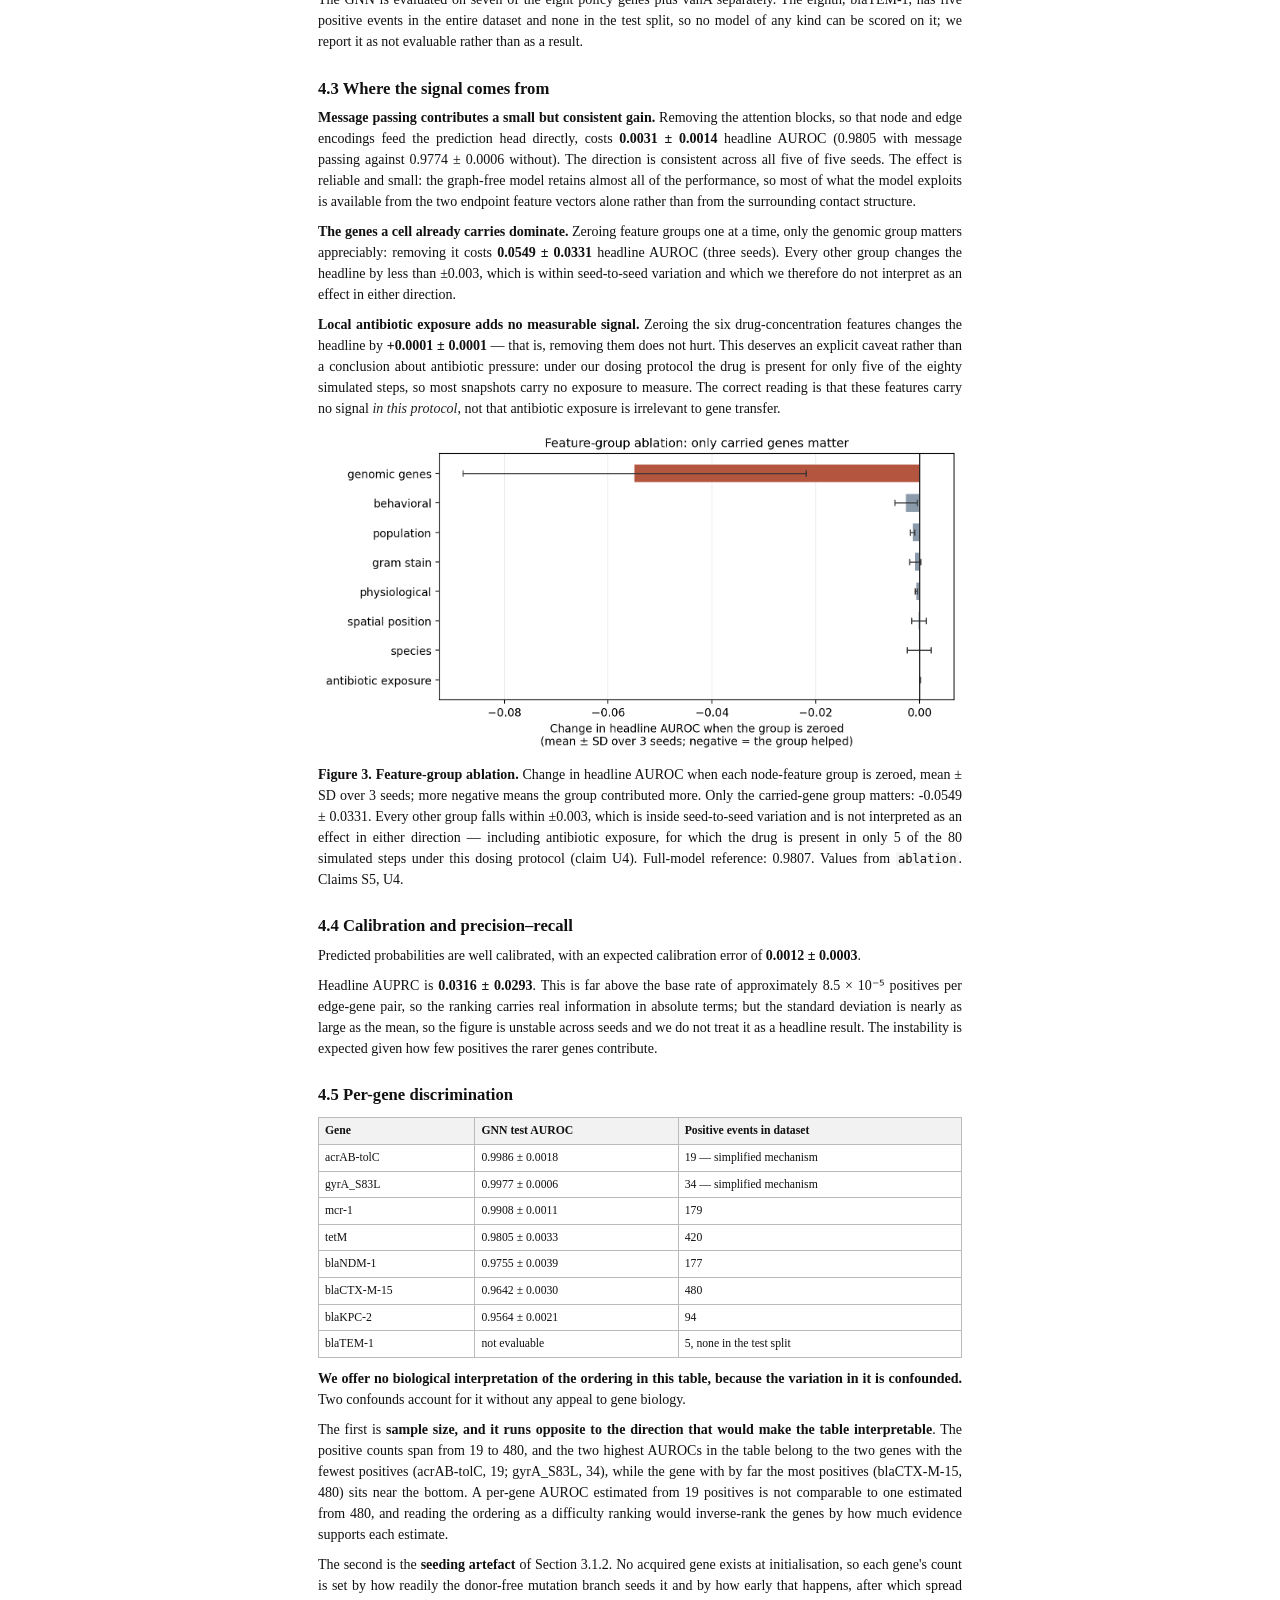
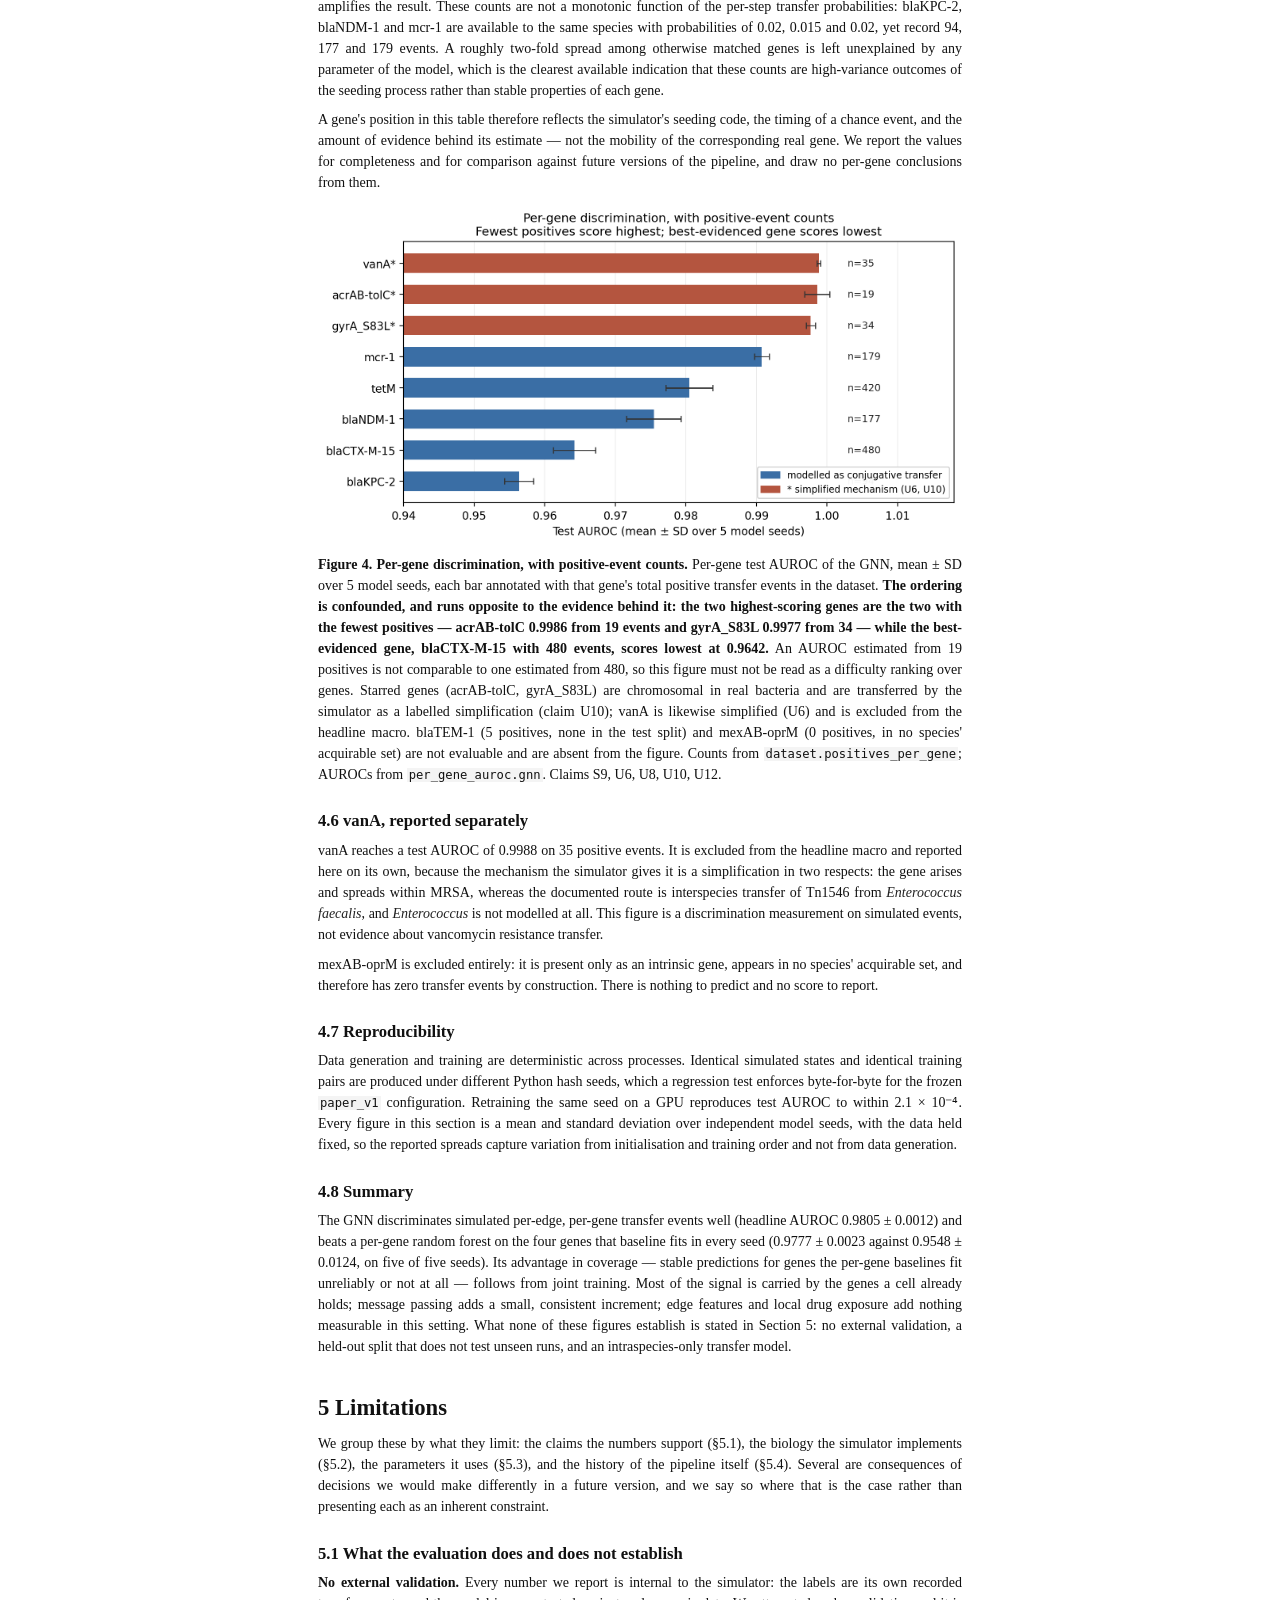
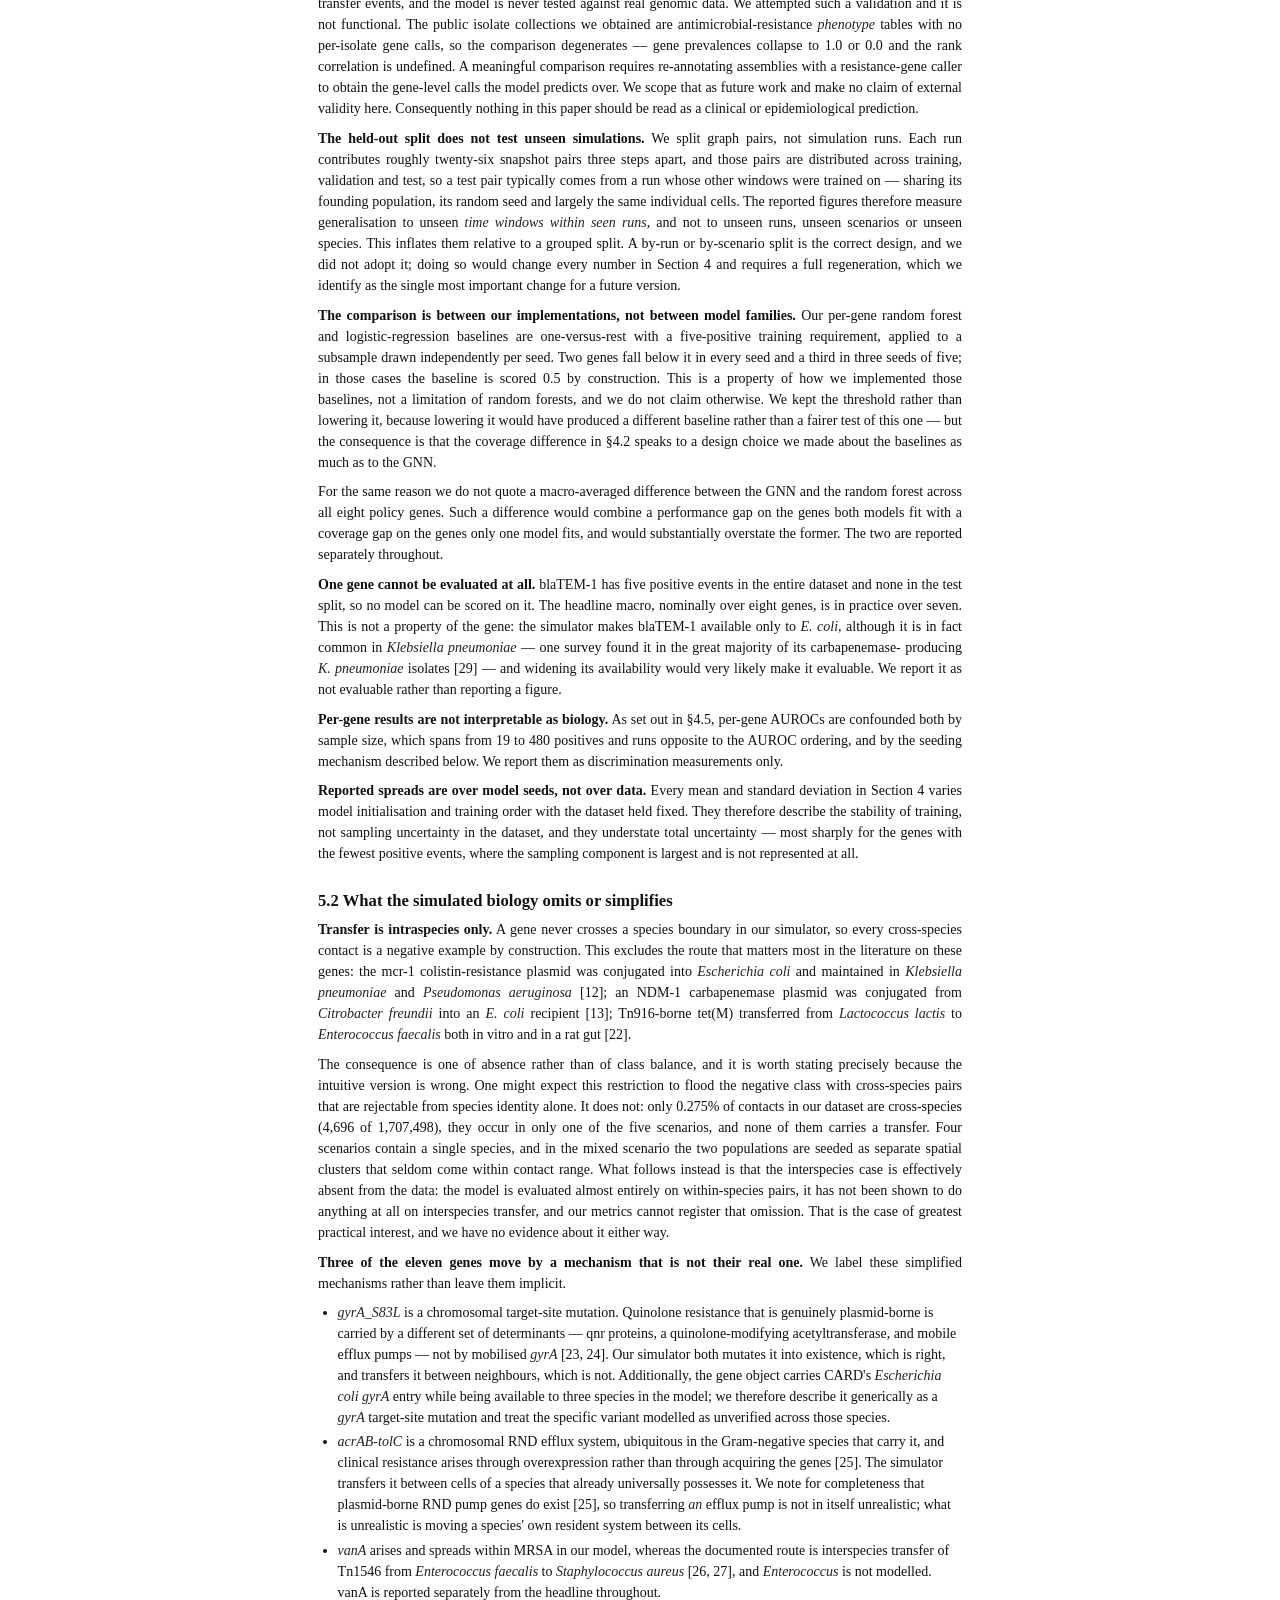
==== commit cc24649b: "portfolio: add paper4_portfolio.md; fix a None-rendering bug in fig 2's caption paper/make_portfolio" ====
--- a/paper/amr_hgt_gnn.html
+++ b/paper/amr_hgt_gnn.html
@@ -447,7 +447,7 @@
 This should not be read as evidence that edge attributes are harmful; the one earlier result
 that appeared to show a cost was the early-stopping artefact described above.</p>
 <p><img alt="Figure 1: Model architecture, reference configuration" src="figures/fig2_architecture.png" /></p>
-<p><strong>Figure 1. Model architecture, reference configuration.</strong> Schematic of AMRResistanceGNN as configured for every reported result: node features (None-dim) through a per-group NodeEncoder to width 128, edge features (None-dim) through an EdgeEncoder to width None, then 2 graph-attention blocks (None heads, each with a residual connection, layer normalisation and a feed-forward sublayer), then a head that concatenates the two endpoint representations with the encoded edge vector and emits None per-gene logits for each directed edge. Edge features are zeroed in all reported runs, so that pathway is present but carries no information. The graph-free ablation removes the attention stack, leaving the encoders feeding the head directly, and costs 0.0031 ± 0.0014 headline AUROC (claim S4). Configuration read from <code>gnn_hparams</code> and <code>feature_dims</code>; layer structure from <code>ai/gnn_model.py</code>.</p>
+<p><strong>Figure 1. Model architecture, reference configuration.</strong> Schematic of AMRResistanceGNN as configured for every reported result: node features (35-dim) through a per-group NodeEncoder to width 128, edge features (5-dim) through an EdgeEncoder to width 64, then 2 graph-attention blocks (4 heads, each with a residual connection, layer normalisation and a feed-forward sublayer), then a head that concatenates the two endpoint representations with the encoded edge vector and emits 10 per-gene logits for each directed edge. Edge features are zeroed in all reported runs, so that pathway is present but carries no information. The graph-free ablation removes the attention stack, leaving the encoders feeding the head directly, and costs 0.0031 ± 0.0014 headline AUROC (claim S4). Configuration read from <code>gnn_hparams</code> and <code>feature_dims</code>; layer structure from <code>ai/gnn_model.py</code>.</p>
 <h2>3.6 Baselines and ablations</h2>
 <p><strong>Per-gene classical baselines.</strong> Random forest and logistic regression are trained
 one-versus-rest per gene on the flattened concatenation of the two endpoint node vectors and
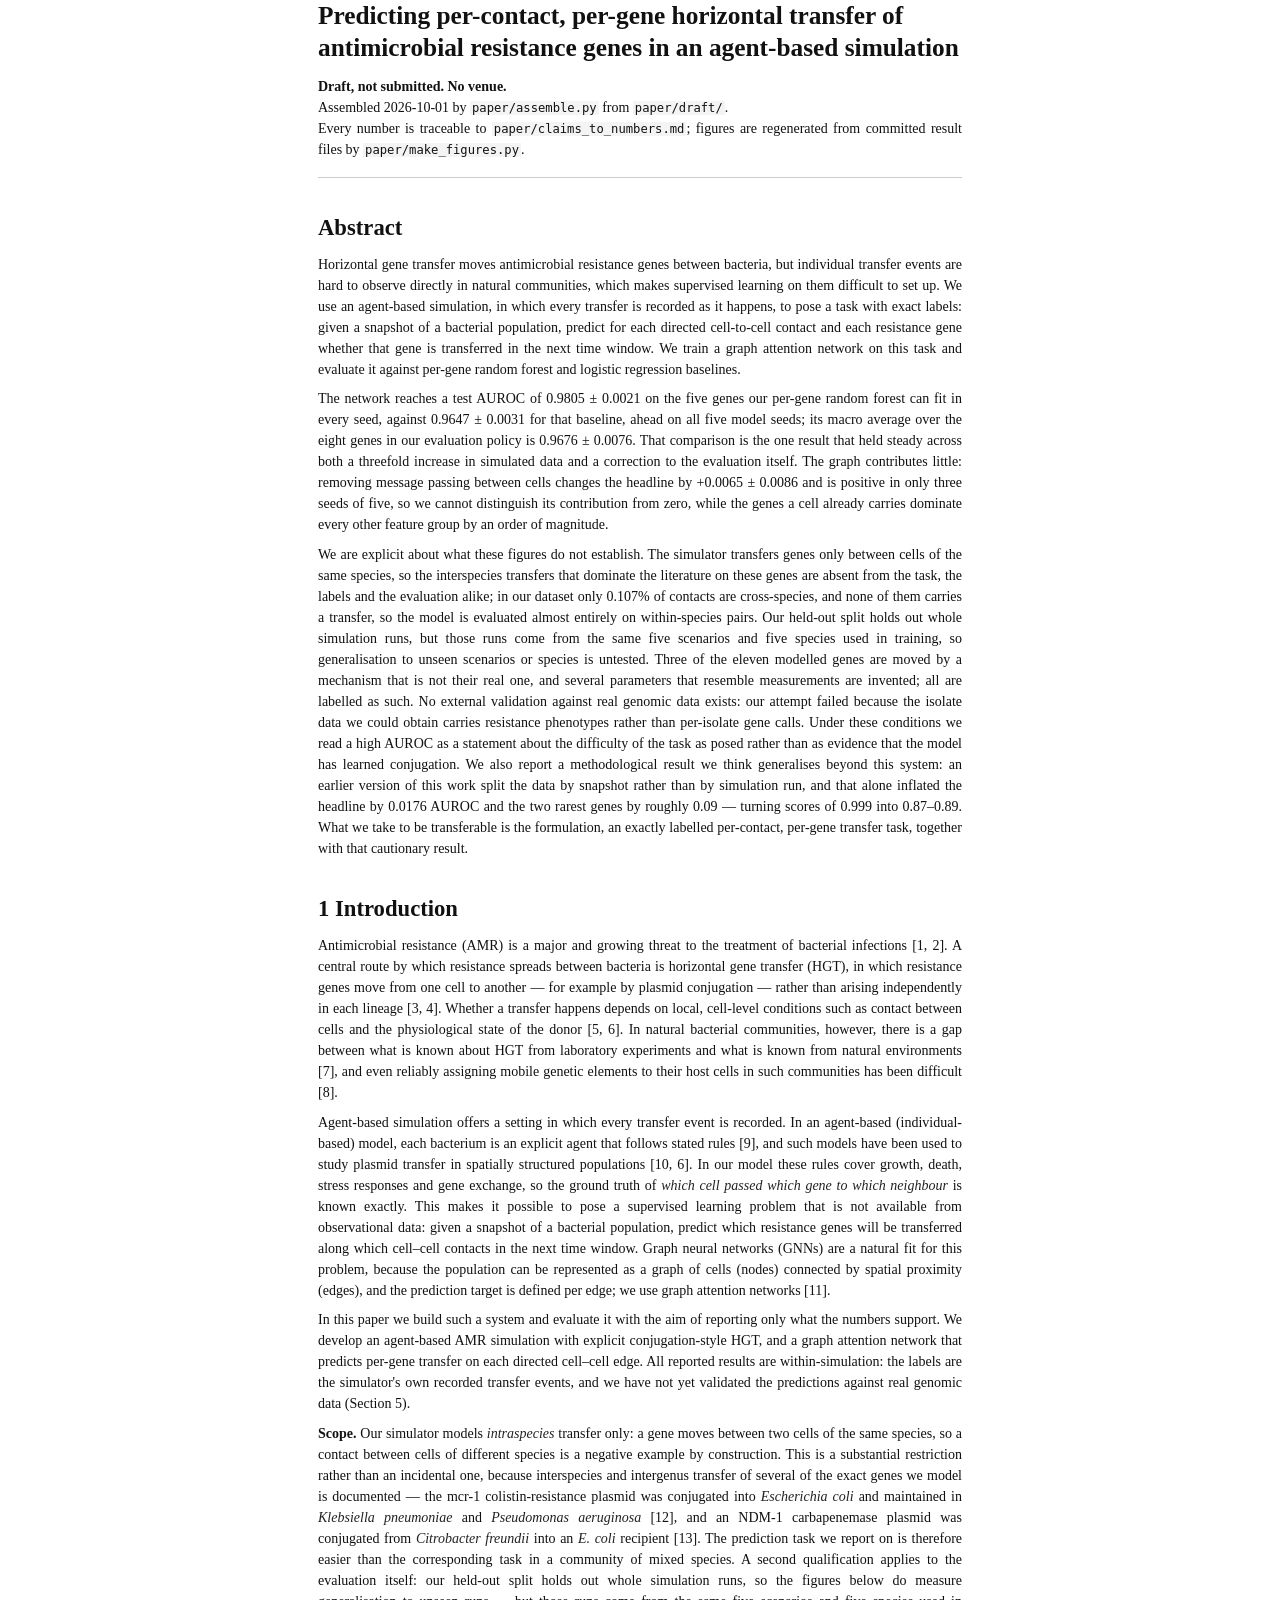
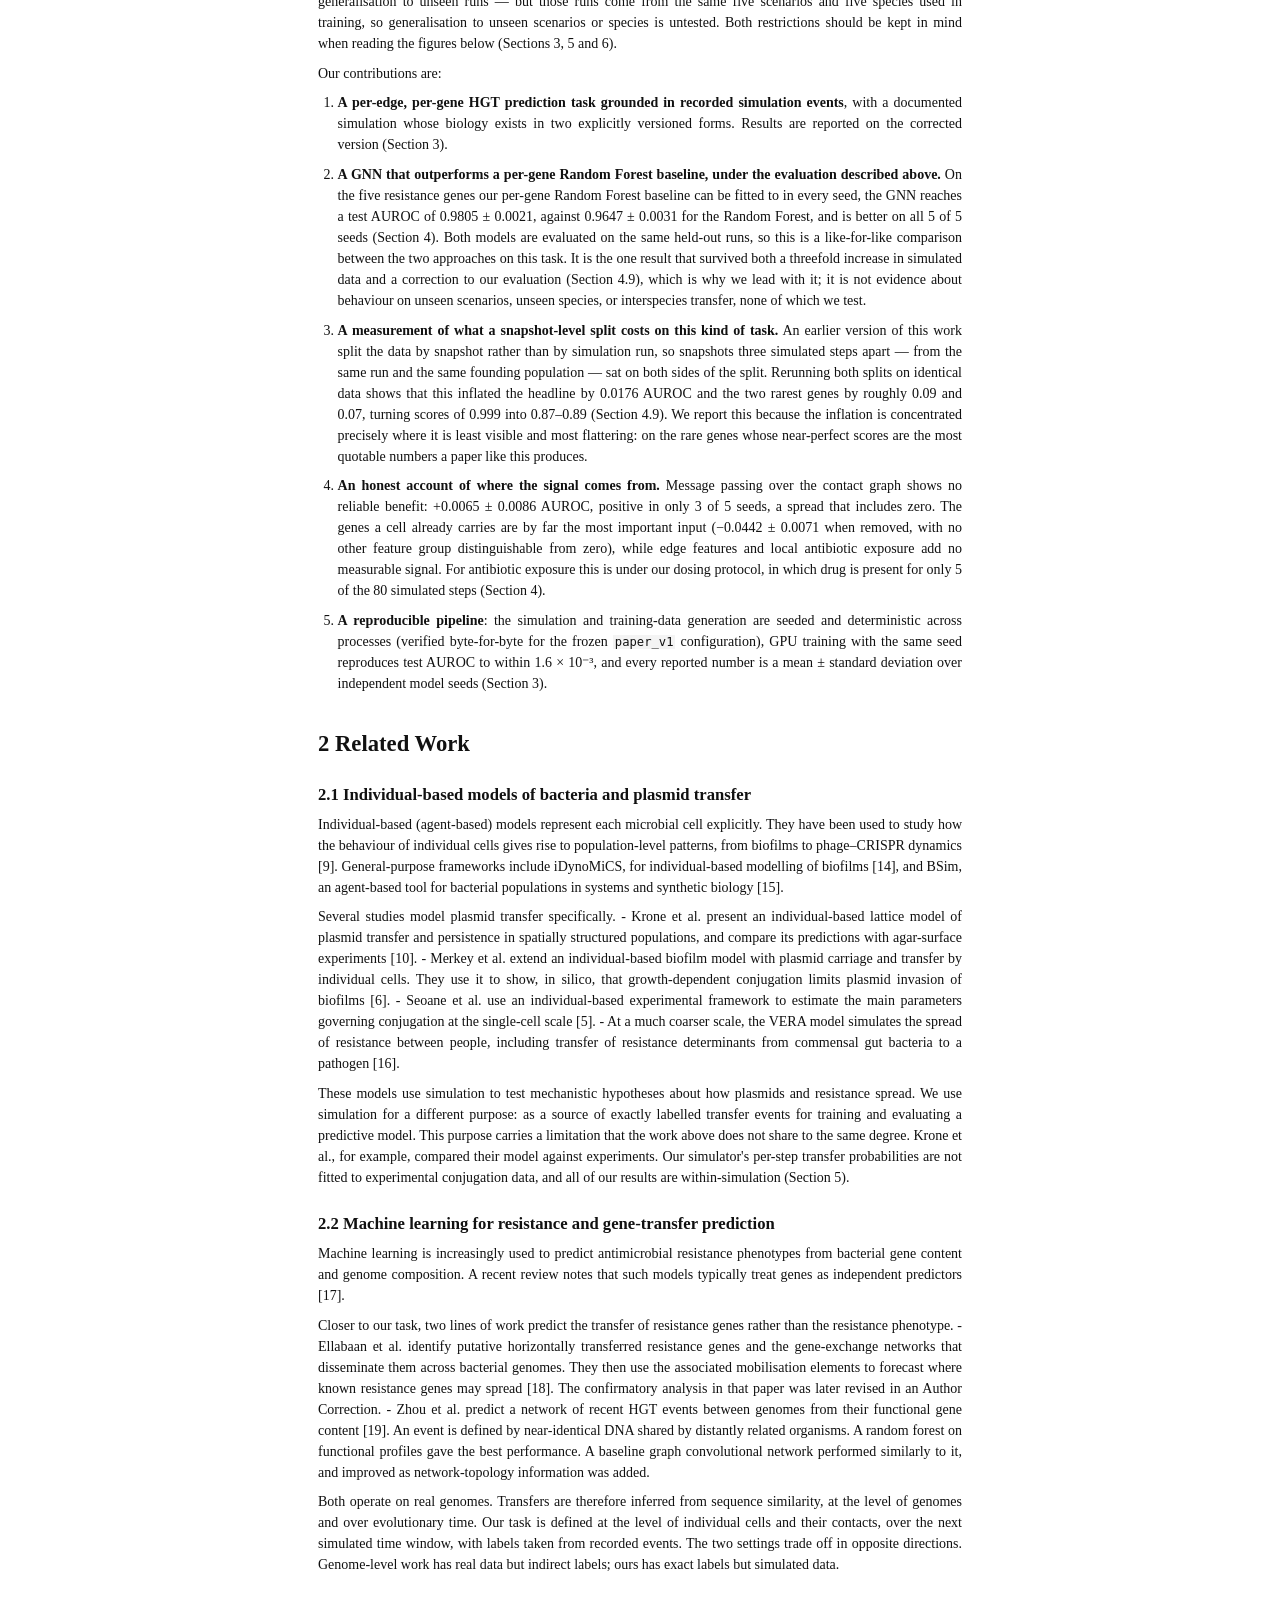
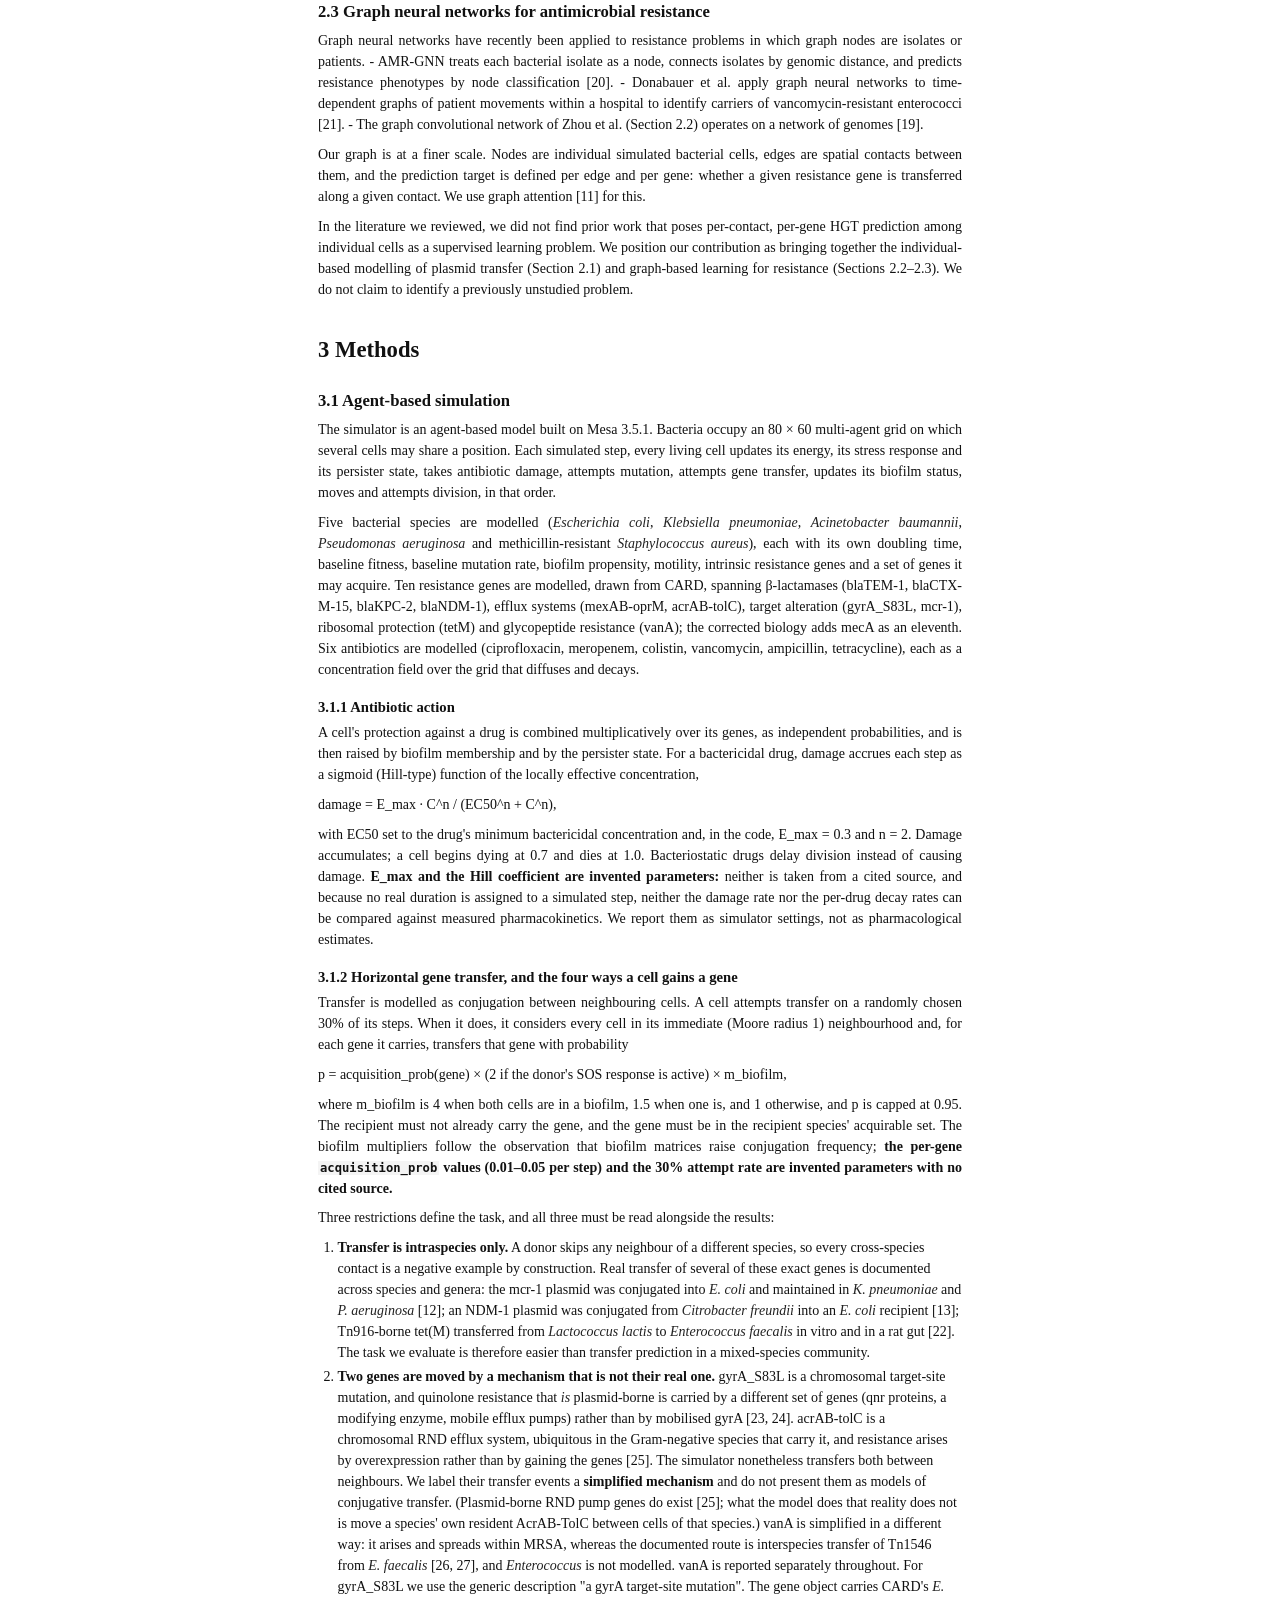
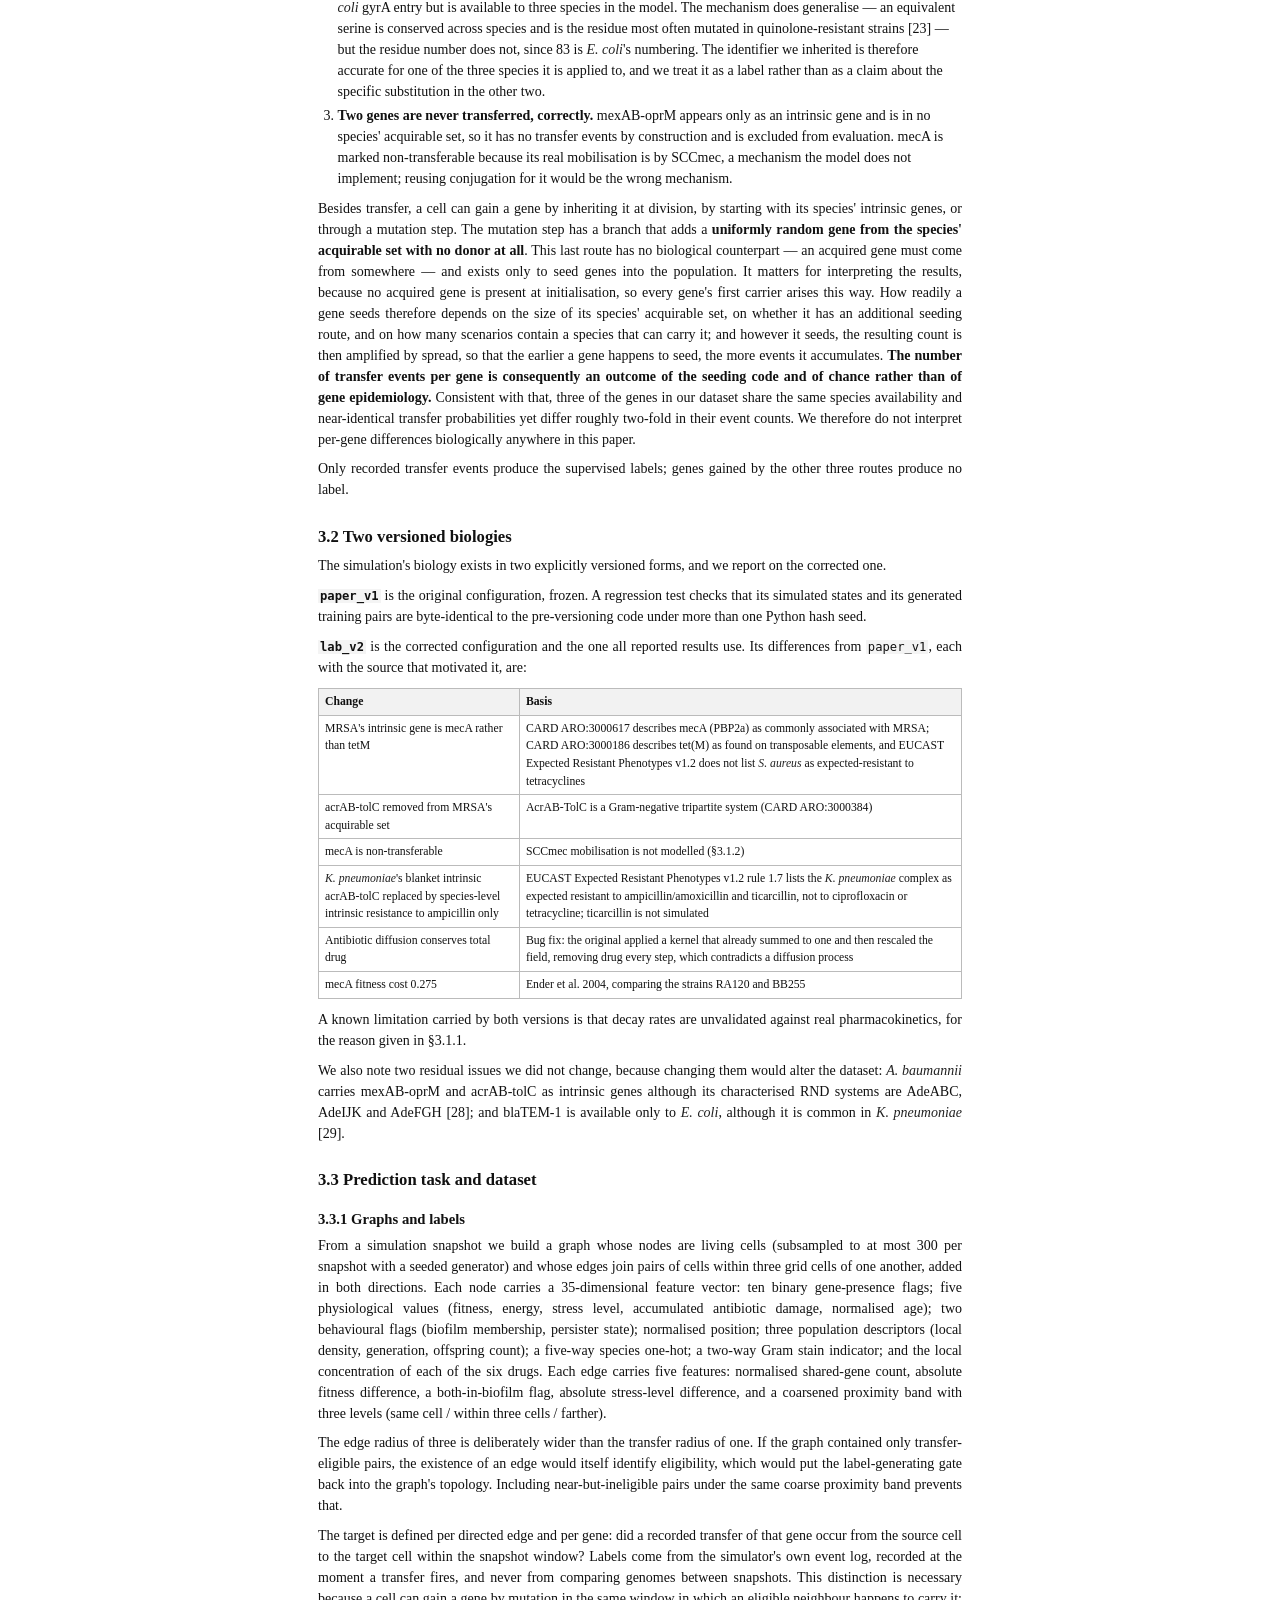
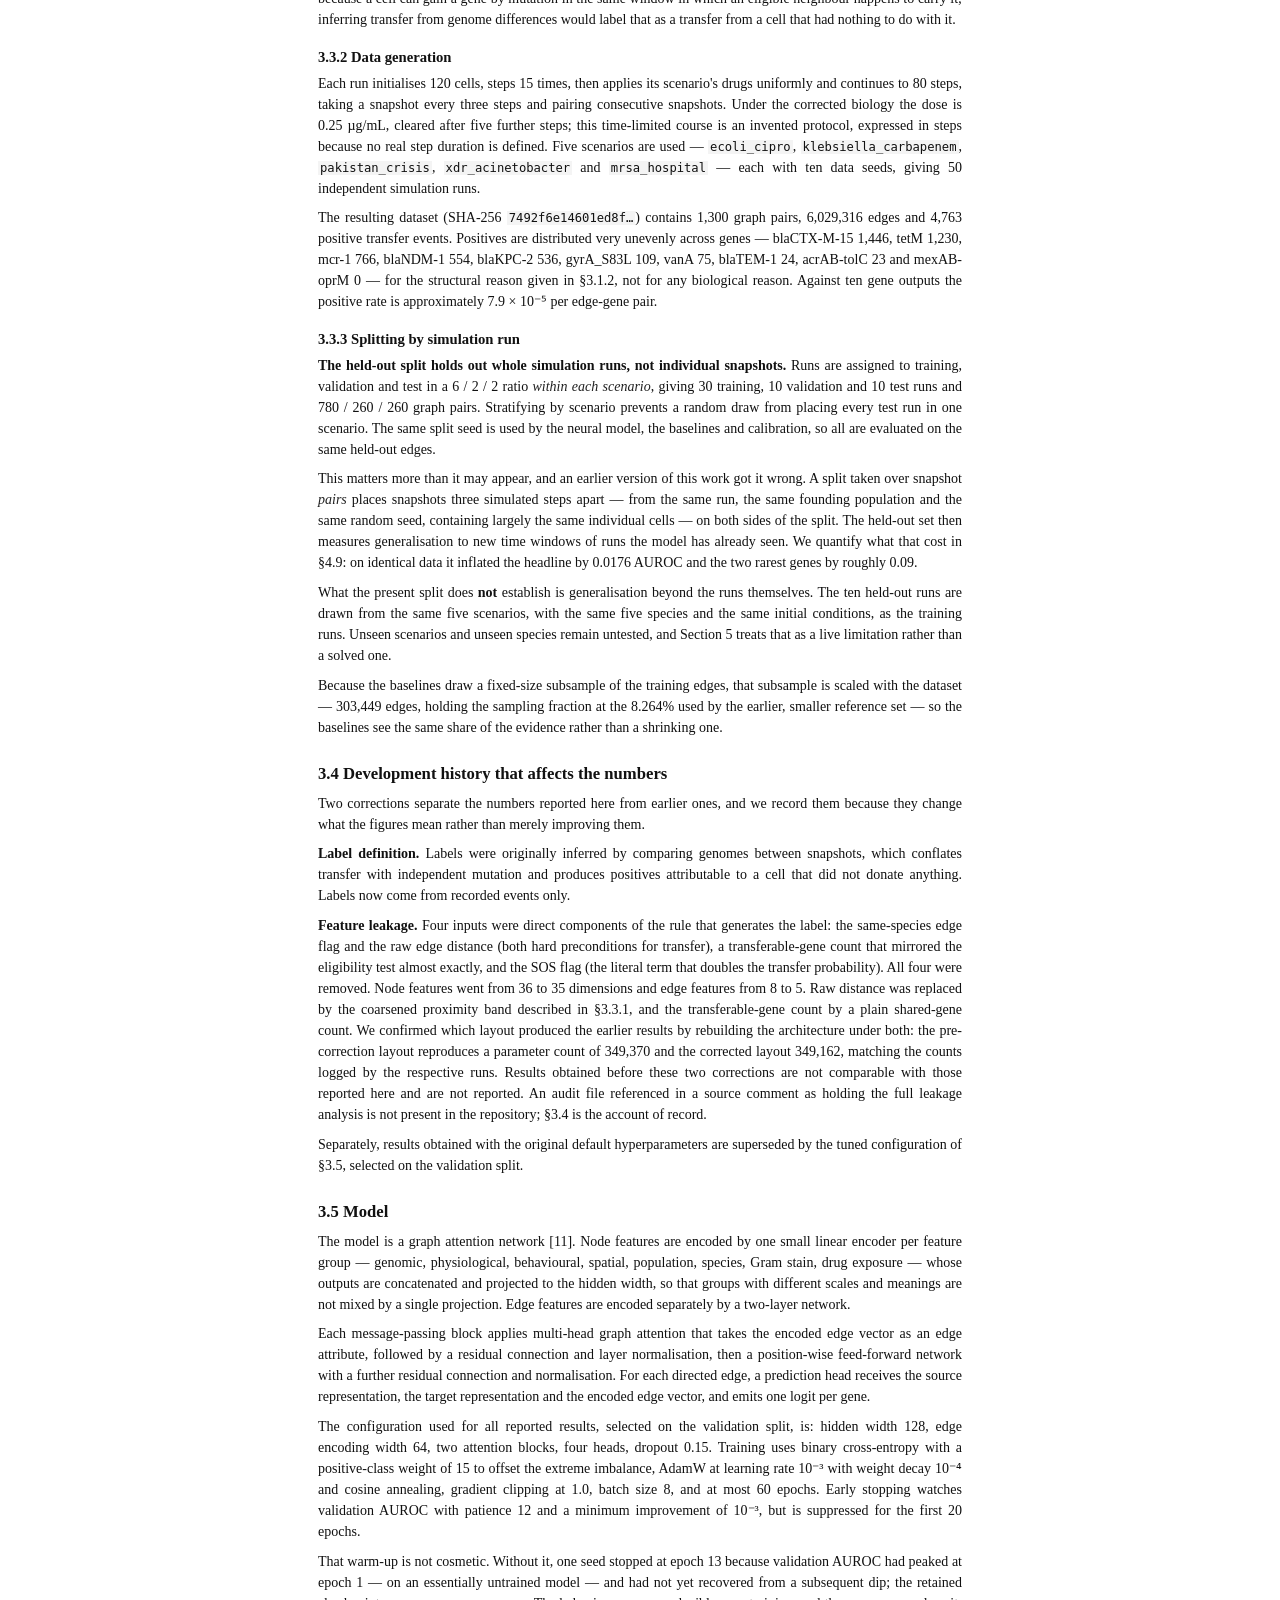
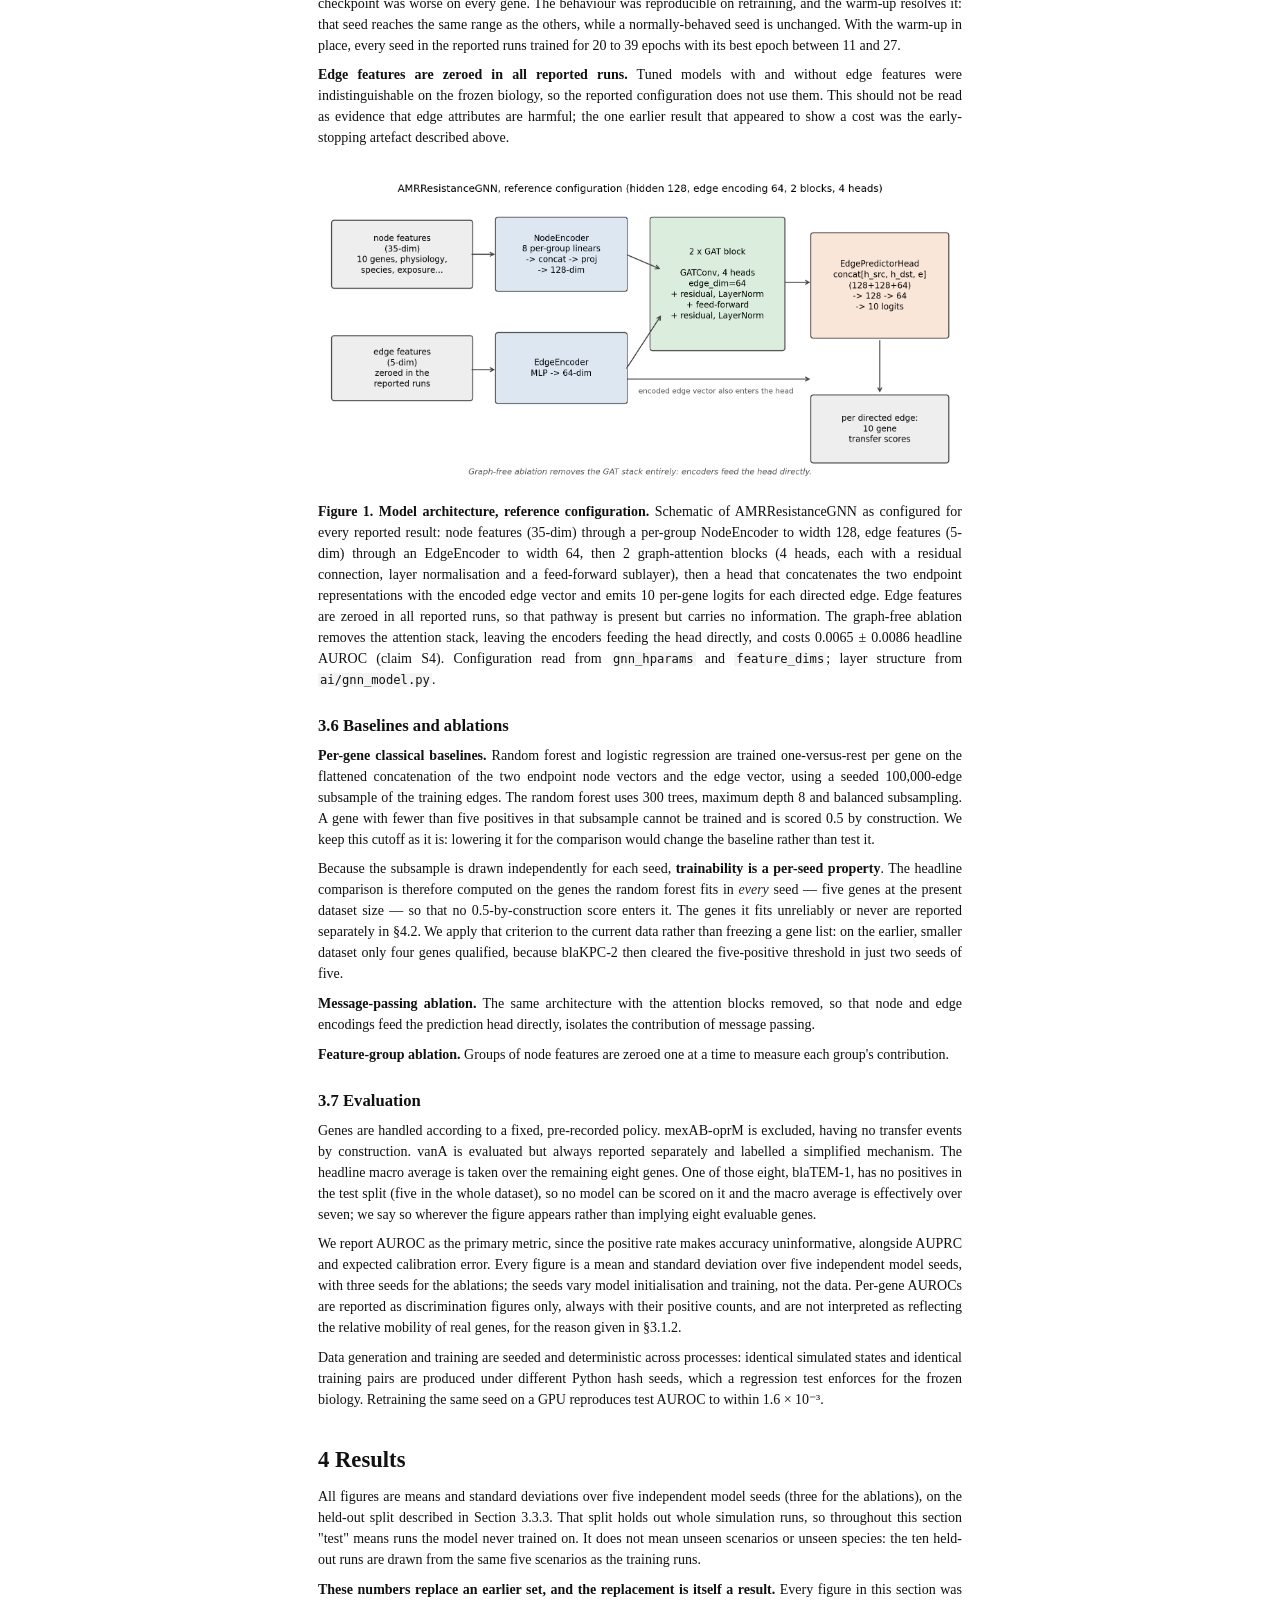
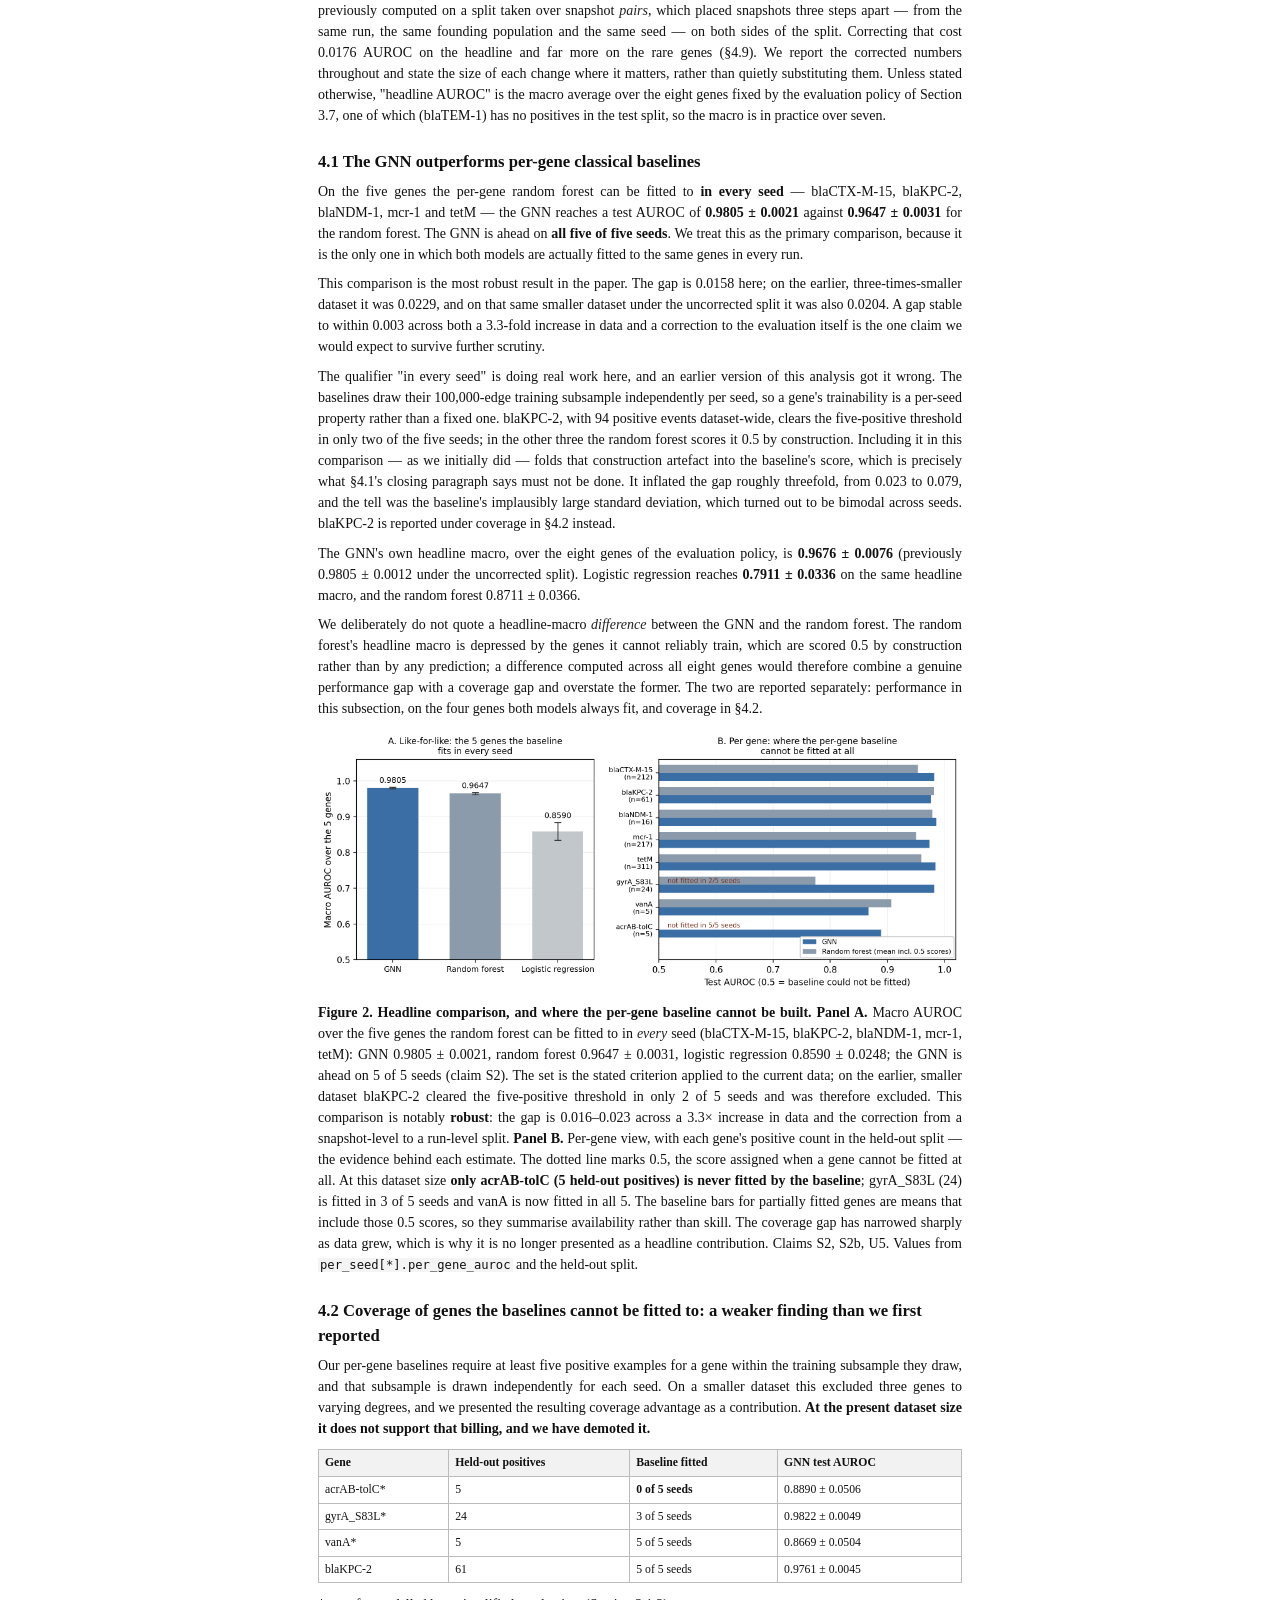
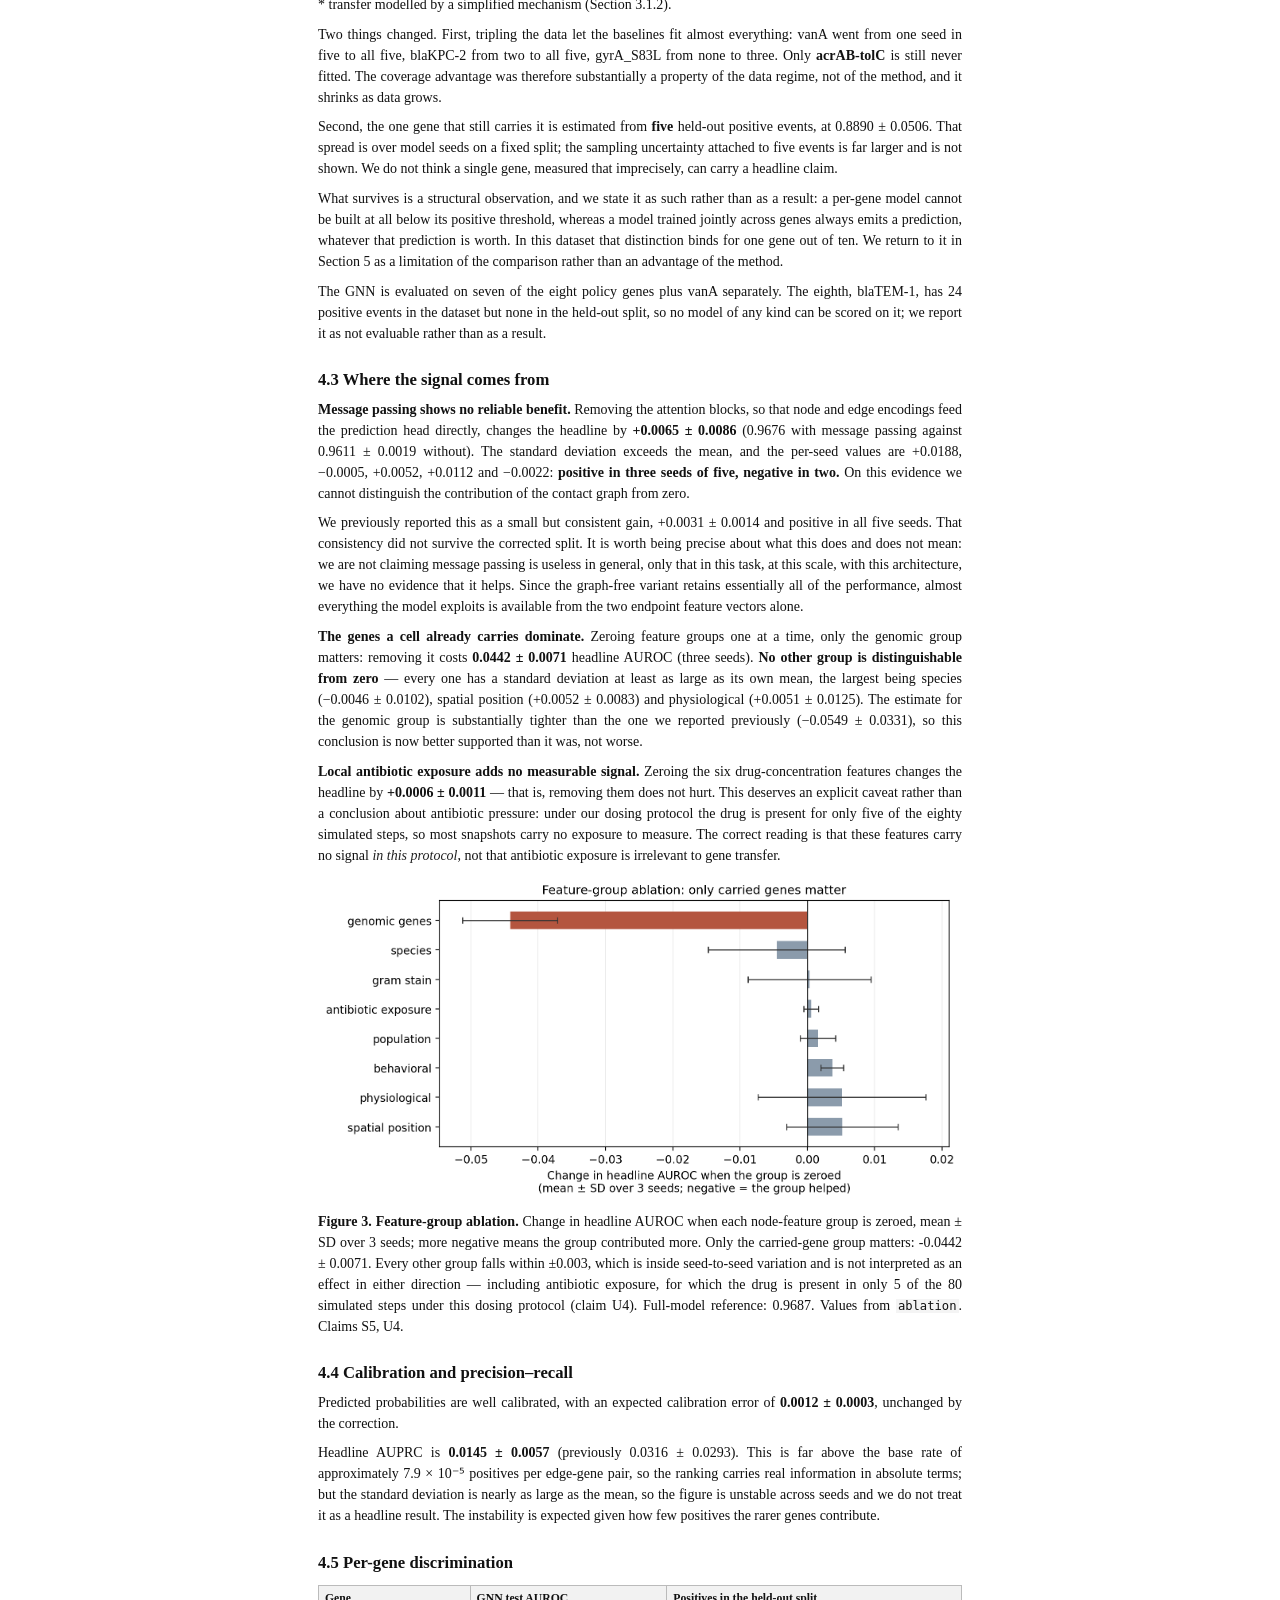
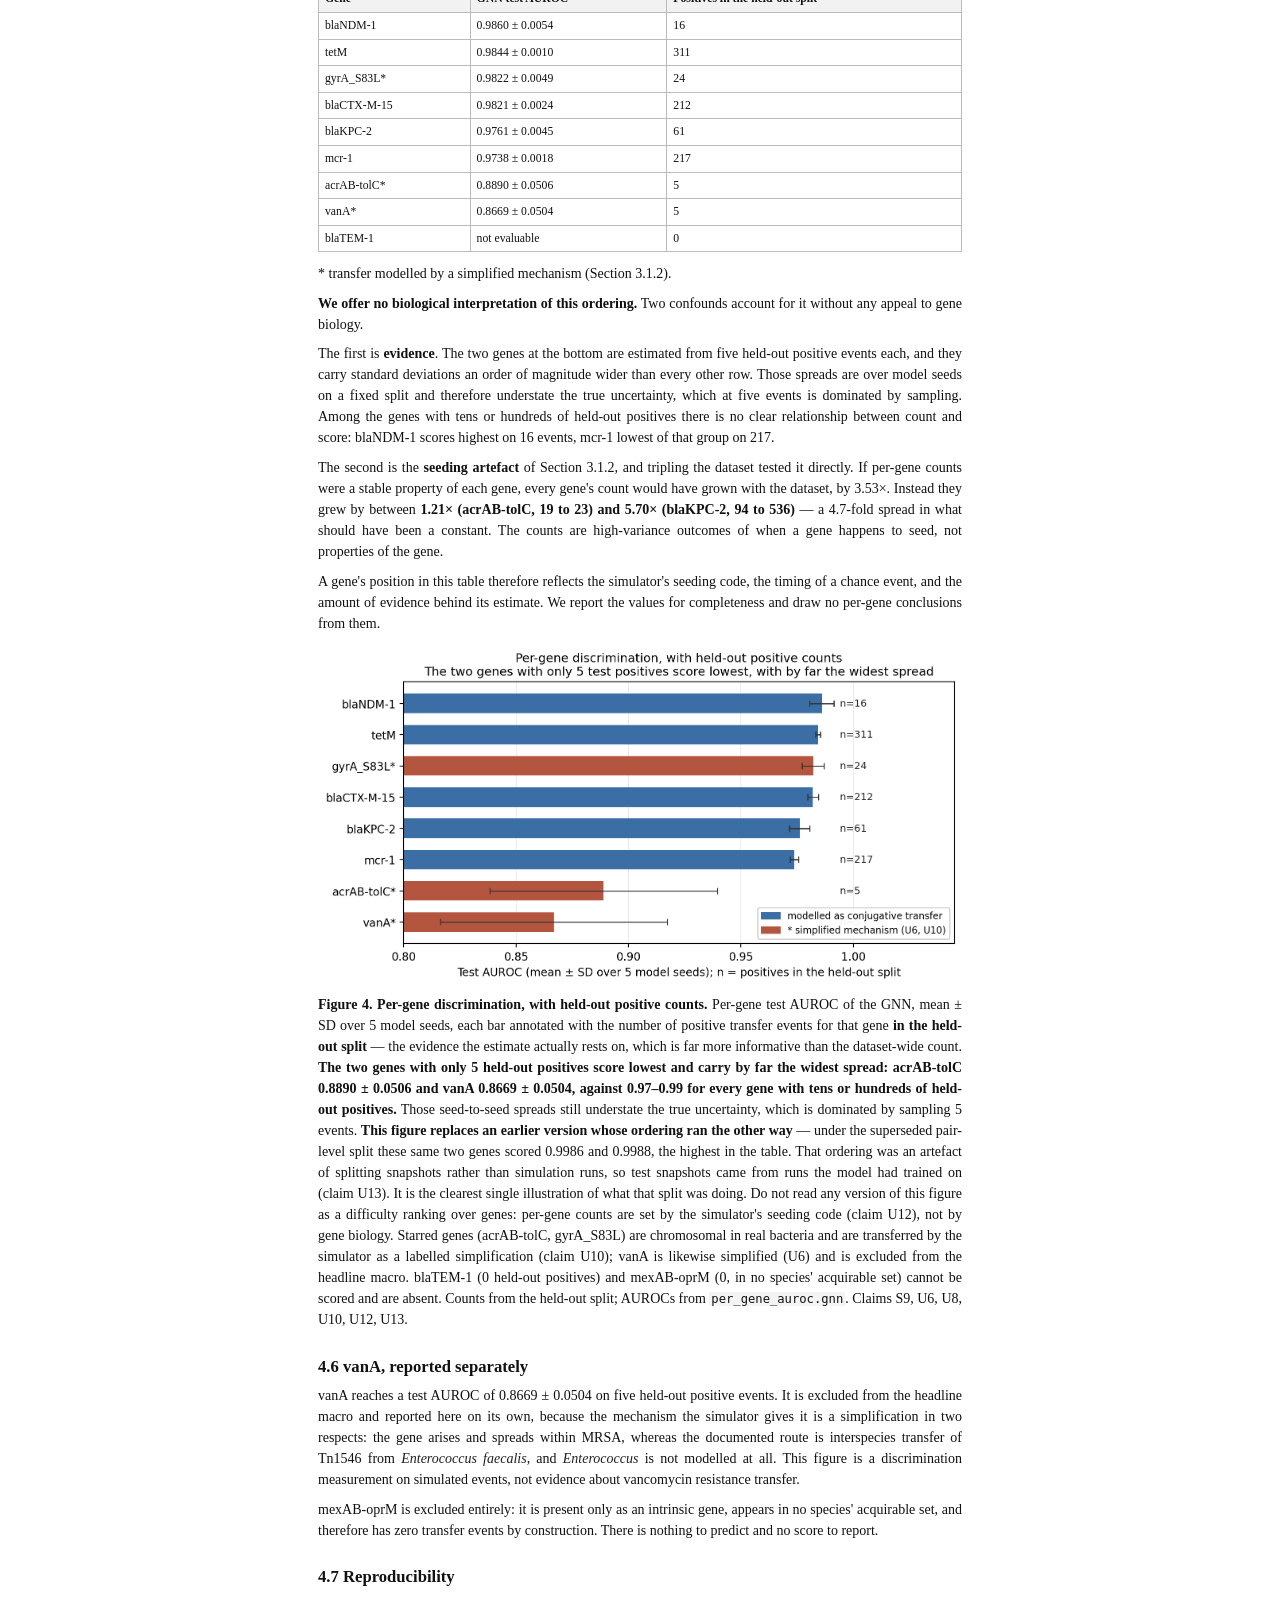
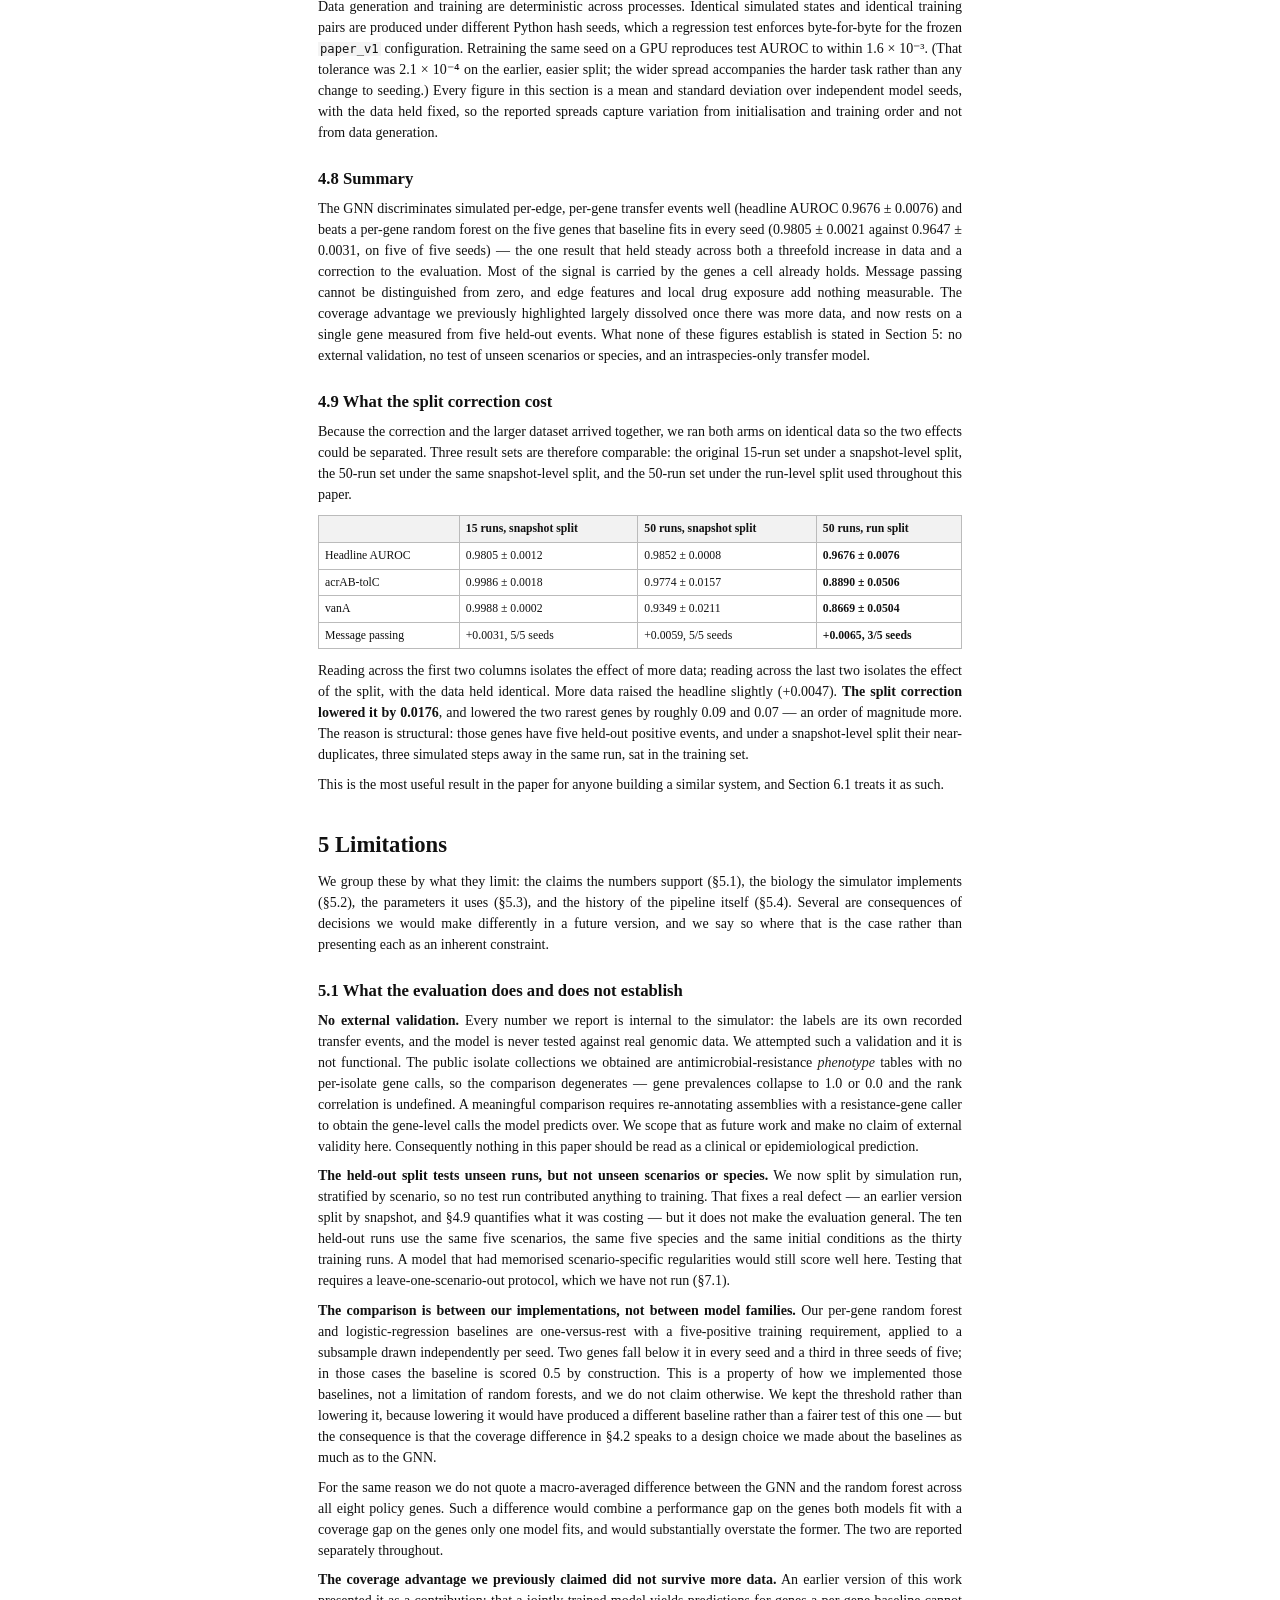
==== commit 2c859358: "paper: propagate run50 through every section; demote the coverage claim Abstract, Introduction, Meth" ====
--- a/paper/amr_hgt_gnn.html
+++ b/paper/amr_hgt_gnn.html
@@ -23,7 +23,7 @@
 em { color: #222; }
 </style></head><body><h1>Predicting per-contact, per-gene horizontal transfer of antimicrobial resistance genes in an agent-based simulation</h1>
 <p><strong>Draft, not submitted. No venue.</strong><br />
-Assembled 2026-09-30 by <code>paper/assemble.py</code> from <code>paper/draft/</code>.<br />
+Assembled 2026-10-01 by <code>paper/assemble.py</code> from <code>paper/draft/</code>.<br />
 Every number is traceable to <code>paper/claims_to_numbers.md</code>; figures are regenerated from committed result files by <code>paper/make_figures.py</code>.</p>
 <hr />
 <h1>Abstract</h1>
@@ -34,31 +34,34 @@
 population, predict for each directed cell-to-cell contact and each resistance gene whether
 that gene is transferred in the next time window. We train a graph attention network on this
 task and evaluate it against per-gene random forest and logistic regression baselines.</p>
-<p>The network reaches a test AUROC of 0.9777 ± 0.0023 on the four genes our per-gene random
-forest can fit in every seed, against 0.9548 ± 0.0124 for that baseline, and is ahead on all
-five model seeds; its macro average over the eight genes in our evaluation policy is
-0.9805 ± 0.0012. Because it is trained jointly on all gene outputs, it also gives stable
-predictions for genes the baselines cannot reliably fit at all: two that fall below their
-five-positive training threshold in every seed, and a third that falls below it in three seeds
-of five. We attribute this coverage advantage to
-parameter sharing across a multi-label output rather than to the graph: removing message
-passing costs only 0.0031 ± 0.0014, and the genes a cell already carries dominate every other
-feature group by an order of magnitude.</p>
+<p>The network reaches a test AUROC of 0.9805 ± 0.0021 on the five genes our per-gene random
+forest can fit in every seed, against 0.9647 ± 0.0031 for that baseline, ahead on all five
+model seeds; its macro average over the eight genes in our evaluation policy is
+0.9676 ± 0.0076. That comparison is the one result that held steady across both a threefold
+increase in simulated data and a correction to the evaluation itself. The graph contributes
+little: removing message passing between cells changes the headline by +0.0065 ± 0.0086 and is
+positive in only three seeds of five, so we cannot distinguish its contribution from zero,
+while the genes a cell already carries dominate every other feature group by an order of
+magnitude.</p>
 <p>We are explicit about what these figures do not establish. The simulator transfers genes only
 between cells of the same species, so the interspecies transfers that dominate the literature
 on these genes are absent from the task, the labels and the evaluation alike; in our dataset
-only 0.275% of contacts are cross-species, and none of them carries a transfer, so the model is
-evaluated almost entirely on within-species pairs. The held-out split is taken over
-snapshot pairs rather than over simulation runs, so it measures generalisation to unseen time
-windows of runs seen in training, not to unseen simulations. Three of the eleven modelled genes
+only 0.107% of contacts are cross-species, and none of them carries a transfer, so the model is
+evaluated almost entirely on within-species pairs. Our held-out split holds out whole
+simulation runs, but those runs come from the same five scenarios and five species used in
+training, so generalisation to unseen scenarios or species is untested. Three of the eleven
+modelled genes
 are moved by a mechanism that is not their real one, and several parameters that resemble
 measurements are invented; all are labelled as such. No external validation against real
 genomic data exists: our attempt failed because the isolate data we could obtain carries
 resistance phenotypes rather than per-isolate gene calls. Under these conditions we read a high
 AUROC as a statement about the difficulty of the task as posed rather than as evidence that the
-model has learned conjugation. What we take to be transferable is the formulation — an exactly
-labelled, per-contact, per-gene transfer task — and the finding that training one model across
-all genes reaches rare targets that per-gene models cannot.</p>
+model has learned conjugation. We also report a methodological result we think generalises
+beyond this system: an earlier version of this work split the data by snapshot rather than by
+simulation run, and that alone inflated the headline by 0.0176 AUROC and the two rarest genes
+by roughly 0.09 — turning scores of 0.999 into 0.87–0.89. What we take to be transferable is
+the formulation, an exactly labelled per-contact, per-gene transfer task, together with that
+cautionary result.</p>
 <h1>1 Introduction</h1>
 <p>Antimicrobial resistance (AMR) is a major and growing threat to the treatment of bacterial
 infections [1, 2]. A central route by which resistance spreads
@@ -96,10 +99,10 @@
 carbapenemase plasmid was conjugated from <em>Citrobacter freundii</em> into an <em>E. coli</em> recipient
 [13]. The prediction task we report on is therefore easier than the corresponding
 task in a community of mixed species. A second qualification applies to the evaluation
-itself: our held-out split is taken over snapshot pairs rather than over simulation runs, so
-it measures generalisation to new time windows within runs seen during training, and not to
-unseen runs, scenarios or species. Both restrictions should be kept in mind when reading the
-figures below (Sections 3, 5 and 6).</p>
+itself: our held-out split holds out whole simulation runs, so the figures below do measure
+generalisation to unseen runs — but those runs come from the same five scenarios and five
+species used in training, so generalisation to unseen scenarios or species is untested. Both
+restrictions should be kept in mind when reading the figures below (Sections 3, 5 and 6).</p>
 <p>Our contributions are:</p>
 <ol>
 <li>
@@ -109,38 +112,39 @@
 </li>
 <li>
 <p><strong>A GNN that outperforms a per-gene Random Forest baseline, under the evaluation described
-   above.</strong> On the four resistance genes our per-gene Random Forest baseline can be trained on
-   in every seed, the GNN reaches a test AUROC of 0.9777 ± 0.0023, against 0.9548 ± 0.0124 for
-   the Random Forest, and is better on all 5 of 5 seeds (Section 4). Both models are evaluated on
-   the same held-out snapshot pairs, so this is a like-for-like comparison between the two
-   approaches on this task; it is not evidence about either model's behaviour on unseen runs
-   or on interspecies transfer, neither of which we test.</p>
+   above.</strong> On the five resistance genes our per-gene Random Forest baseline can be fitted to
+   in every seed, the GNN reaches a test AUROC of 0.9805 ± 0.0021, against 0.9647 ± 0.0031 for
+   the Random Forest, and is better on all 5 of 5 seeds (Section 4). Both models are evaluated
+   on the same held-out runs, so this is a like-for-like comparison between the two approaches
+   on this task. It is the one result that survived both a threefold increase in simulated data
+   and a correction to our evaluation (Section 4.9), which is why we lead with it; it is not
+   evidence about behaviour on unseen scenarios, unseen species, or interspecies transfer, none
+   of which we test.</p>
 </li>
 <li>
-<p><strong>Coverage of rare genes.</strong> Our per-gene Random Forest and logistic-regression baselines, as
-   implemented, need at least five positive examples in the training subsample they draw, and
-   that subsample is drawn per seed. Two genes fall below the threshold in every seed
-   (acrAB-tolC and gyrA_S83L, with 19 and 34 positive transfer events in the whole dataset),
-   and a third falls below it in three seeds of five (blaKPC-2, with 94). The GNN, trained
-   jointly on all genes, gives stable predictions for all three (Section 4). We note which is
-   which rather than treating them alike, and we flag that acrAB-tolC and gyrA_S83L are
-   chromosomal in real bacteria and are moved between neighbouring cells by our simulator as a
-   deliberate simplification, so their transfer events are not models of documented conjugative
-   transfer (Sections 3 and 5); blaKPC-2 carries no such caveat.</p>
+<p><strong>A measurement of what a snapshot-level split costs on this kind of task.</strong> An earlier
+   version of this work split the data by snapshot rather than by simulation run, so snapshots
+   three simulated steps apart — from the same run and the same founding population — sat on
+   both sides of the split. Rerunning both splits on identical data shows that this inflated
+   the headline by 0.0176 AUROC and the two rarest genes by roughly 0.09 and 0.07, turning
+   scores of 0.999 into 0.87–0.89 (Section 4.9). We report this because the inflation is
+   concentrated precisely where it is least visible and most flattering: on the rare genes
+   whose near-perfect scores are the most quotable numbers a paper like this produces.</p>
 </li>
 <li>
 <p><strong>An honest account of where the signal comes from.</strong> Message passing over the contact graph
-   adds a small but consistent gain (+0.0031 ± 0.0014 AUROC, better on 5 of 5 seeds). The genes a
-   cell already carries are by far the most important input, while edge features and local
-   antibiotic exposure add no measurable signal in our setting. For antibiotic exposure this is
-   under our dosing protocol, in which drug is present for only 5 of the 80 simulated steps
-   (Section 4).</p>
+   shows no reliable benefit: +0.0065 ± 0.0086 AUROC, positive in only 3 of 5 seeds, a spread
+   that includes zero. The genes a cell already carries are by far the most important input
+   (−0.0442 ± 0.0071 when removed, with no other feature group distinguishable from zero), while
+   edge features and local antibiotic exposure add no measurable signal. For antibiotic exposure
+   this is under our dosing protocol, in which drug is present for only 5 of the 80 simulated
+   steps (Section 4).</p>
 </li>
 <li>
 <p><strong>A reproducible pipeline</strong>: the simulation and training-data generation are seeded and
    deterministic across processes (verified byte-for-byte for the frozen <code>paper_v1</code>
    configuration), GPU training with the same seed reproduces test AUROC to within
-   2.1 × 10⁻⁴, and every reported number is a mean ± standard deviation over independent model
+   1.6 × 10⁻³, and every reported number is a mean ± standard deviation over independent model
    seeds (Section 3).</p>
 </li>
 </ol>
@@ -380,25 +384,34 @@
 steps; this time-limited course is an invented protocol, expressed in steps because no real
 step duration is defined. Five scenarios are used — <code>ecoli_cipro</code>,
 <code>klebsiella_carbapenem</code>, <code>pakistan_crisis</code>, <code>xdr_acinetobacter</code> and <code>mrsa_hospital</code> — each
-with three data seeds.</p>
-<p>The resulting dataset (SHA-256 <code>ee83ff385ca15ec9…</code>) contains 390 graph pairs,
-1,707,498 edges and 1,443 positive transfer events. Positives are distributed very unevenly
-across genes — blaCTX-M-15 480, tetM 420, mcr-1 179, blaNDM-1 177, blaKPC-2 94, vanA 35,
-gyrA_S83L 34, acrAB-tolC 19, blaTEM-1 5 and mexAB-oprM 0 — for the structural reason given in
-§3.1.2, not for any biological reason. Against ten gene outputs the positive rate is
-approximately 8.5 × 10⁻⁵ per edge-gene pair.</p>
-<h3>3.3.3 Splitting, and a caveat about it</h3>
-<p>Graph pairs are shuffled with a fixed seed and split 70% / 15% / 15% into training,
-validation and test sets. The same split seed is used by the neural model, by the baselines
-and by calibration, so that all of them are evaluated on the same held-out edges; this was not
-originally the case, and correcting it is part of the history in §3.4.</p>
-<p><strong>The split is over graph pairs, not over simulation runs.</strong> Because each run contributes
-roughly 26 pairs taken three steps apart, snapshots from one run — sharing its founding
-population, its seed and largely the same cells — can be distributed across training,
-validation and test. The held-out set therefore measures generalisation to new time windows
-of runs the model has seen, not to unseen runs, scenarios or species. This inflates the
-reported figures relative to a grouped split, and we state it here rather than leaving it to
-be inferred (see also Section 5, and Section 7.1 for what fixing it would involve).</p>
+with ten data seeds, giving 50 independent simulation runs.</p>
+<p>The resulting dataset (SHA-256 <code>7492f6e14601ed8f…</code>) contains 1,300 graph pairs,
+6,029,316 edges and 4,763 positive transfer events. Positives are distributed very unevenly
+across genes — blaCTX-M-15 1,446, tetM 1,230, mcr-1 766, blaNDM-1 554, blaKPC-2 536,
+gyrA_S83L 109, vanA 75, blaTEM-1 24, acrAB-tolC 23 and mexAB-oprM 0 — for the structural reason
+given in §3.1.2, not for any biological reason. Against ten gene outputs the positive rate is
+approximately 7.9 × 10⁻⁵ per edge-gene pair.</p>
+<h3>3.3.3 Splitting by simulation run</h3>
+<p><strong>The held-out split holds out whole simulation runs, not individual snapshots.</strong> Runs are
+assigned to training, validation and test in a 6 / 2 / 2 ratio <em>within each scenario</em>, giving
+30 training, 10 validation and 10 test runs and 780 / 260 / 260 graph pairs. Stratifying by
+scenario prevents a random draw from placing every test run in one scenario. The same split
+seed is used by the neural model, the baselines and calibration, so all are evaluated on the
+same held-out edges.</p>
+<p>This matters more than it may appear, and an earlier version of this work got it wrong. A split
+taken over snapshot <em>pairs</em> places snapshots three simulated steps apart — from the same run,
+the same founding population and the same random seed, containing largely the same individual
+cells — on both sides of the split. The held-out set then measures generalisation to new time
+windows of runs the model has already seen. We quantify what that cost in §4.9: on identical
+data it inflated the headline by 0.0176 AUROC and the two rarest genes by roughly 0.09.</p>
+<p>What the present split does <strong>not</strong> establish is generalisation beyond the runs themselves. The
+ten held-out runs are drawn from the same five scenarios, with the same five species and the
+same initial conditions, as the training runs. Unseen scenarios and unseen species remain
+untested, and Section 5 treats that as a live limitation rather than a solved one.</p>
+<p>Because the baselines draw a fixed-size subsample of the training edges, that subsample is
+scaled with the dataset — 303,449 edges, holding the sampling fraction at the 8.264% used by
+the earlier, smaller reference set — so the baselines see the same share of the evidence
+rather than a shrinking one.</p>
 <h2>3.4 Development history that affects the numbers</h2>
 <p>Two corrections separate the numbers reported here from earlier ones, and we record them
 because they change what the figures mean rather than merely improving them.</p>
@@ -441,13 +454,13 @@
 from a subsequent dip; the retained checkpoint was worse on every gene. The behaviour was
 reproducible on retraining, and the warm-up resolves it: that seed reaches the same range as
 the others, while a normally-behaved seed is unchanged. With the warm-up in place, every seed
-in the reported runs trained for 27 to 38 epochs with its best epoch between 15 and 32.</p>
+in the reported runs trained for 20 to 39 epochs with its best epoch between 11 and 27.</p>
 <p><strong>Edge features are zeroed in all reported runs.</strong> Tuned models with and without edge features
 were indistinguishable on the frozen biology, so the reported configuration does not use them.
 This should not be read as evidence that edge attributes are harmful; the one earlier result
 that appeared to show a cost was the early-stopping artefact described above.</p>
 <p><img alt="Figure 1: Model architecture, reference configuration" src="figures/fig2_architecture.png" /></p>
-<p><strong>Figure 1. Model architecture, reference configuration.</strong> Schematic of AMRResistanceGNN as configured for every reported result: node features (35-dim) through a per-group NodeEncoder to width 128, edge features (5-dim) through an EdgeEncoder to width 64, then 2 graph-attention blocks (4 heads, each with a residual connection, layer normalisation and a feed-forward sublayer), then a head that concatenates the two endpoint representations with the encoded edge vector and emits 10 per-gene logits for each directed edge. Edge features are zeroed in all reported runs, so that pathway is present but carries no information. The graph-free ablation removes the attention stack, leaving the encoders feeding the head directly, and costs 0.0031 ± 0.0014 headline AUROC (claim S4). Configuration read from <code>gnn_hparams</code> and <code>feature_dims</code>; layer structure from <code>ai/gnn_model.py</code>.</p>
+<p><strong>Figure 1. Model architecture, reference configuration.</strong> Schematic of AMRResistanceGNN as configured for every reported result: node features (35-dim) through a per-group NodeEncoder to width 128, edge features (5-dim) through an EdgeEncoder to width 64, then 2 graph-attention blocks (4 heads, each with a residual connection, layer normalisation and a feed-forward sublayer), then a head that concatenates the two endpoint representations with the encoded edge vector and emits 10 per-gene logits for each directed edge. Edge features are zeroed in all reported runs, so that pathway is present but carries no information. The graph-free ablation removes the attention stack, leaving the encoders feeding the head directly, and costs 0.0065 ± 0.0086 headline AUROC (claim S4). Configuration read from <code>gnn_hparams</code> and <code>feature_dims</code>; layer structure from <code>ai/gnn_model.py</code>.</p>
 <h2>3.6 Baselines and ablations</h2>
 <p><strong>Per-gene classical baselines.</strong> Random forest and logistic regression are trained
 one-versus-rest per gene on the flattened concatenation of the two endpoint node vectors and
@@ -456,11 +469,12 @@
 positives in that subsample cannot be trained and is scored 0.5 by construction. We keep this
 cutoff as it is: lowering it for the comparison would change the baseline rather than test it.</p>
 <p>Because the subsample is drawn independently for each seed, <strong>trainability is a per-seed
-property</strong>: two genes fall below the threshold in every seed, and a third falls below it in
-three seeds of five. The headline comparison is therefore computed on the four genes the
-random forest fits in <em>every</em> seed, so that no 0.5-by-construction score enters it. The genes
-it fits unreliably or never are reported separately under coverage, as a property of the
-approaches rather than folded into the same number.</p>
+property</strong>. The headline comparison is therefore computed on the genes the random forest fits
+in <em>every</em> seed — five genes at the present dataset size — so that no 0.5-by-construction score
+enters it. The genes it fits unreliably or never are reported separately in §4.2. We apply that
+criterion to the current data rather than freezing a gene list: on the earlier, smaller dataset
+only four genes qualified, because blaKPC-2 then cleared the five-positive threshold in just two
+seeds of five.</p>
 <p><strong>Message-passing ablation.</strong> The same architecture with the attention blocks removed, so that
 node and edge encodings feed the prediction head directly, isolates the contribution of
 message passing.</p>
@@ -482,21 +496,33 @@
 <p>Data generation and training are seeded and deterministic across processes: identical
 simulated states and identical training pairs are produced under different Python hash seeds,
 which a regression test enforces for the frozen biology. Retraining the same seed on a GPU
-reproduces test AUROC to within 2.1 × 10⁻⁴.</p>
+reproduces test AUROC to within 1.6 × 10⁻³.</p>
 <h1>4 Results</h1>
 <p>All figures are means and standard deviations over five independent model seeds (three for the
-ablations), on the held-out split described in Section 3.3.3. That split is over snapshot
-pairs rather than over runs, so throughout this section "test" means unseen time windows of
-runs that contributed training data, not unseen runs, scenarios or species. Unless stated
+ablations), on the held-out split described in Section 3.3.3. That split holds out whole
+simulation runs, so throughout this section "test" means runs the model never trained on. It
+does not mean unseen scenarios or unseen species: the ten held-out runs are drawn from the same
+five scenarios as the training runs.</p>
+<p><strong>These numbers replace an earlier set, and the replacement is itself a result.</strong> Every figure
+in this section was previously computed on a split taken over snapshot <em>pairs</em>, which placed
+snapshots three steps apart — from the same run, the same founding population and the same
+seed — on both sides of the split. Correcting that cost 0.0176 AUROC on the headline and far
+more on the rare genes (§4.9). We report the corrected numbers throughout and state the size of
+each change where it matters, rather than quietly substituting them. Unless stated
 otherwise, "headline AUROC" is the macro average over the eight genes fixed by the evaluation
 policy of Section 3.7, one of which (blaTEM-1) has no positives in the test split, so the
 macro is in practice over seven.</p>
 <h2>4.1 The GNN outperforms per-gene classical baselines</h2>
-<p>On the four genes the per-gene random forest can be trained on <strong>in every seed</strong> —
-blaCTX-M-15, blaNDM-1, mcr-1 and tetM — the GNN reaches a test AUROC of
-<strong>0.9777 ± 0.0023</strong> against <strong>0.9548 ± 0.0124</strong> for the random forest. The GNN is ahead on
+<p>On the five genes the per-gene random forest can be fitted to <strong>in every seed</strong> —
+blaCTX-M-15, blaKPC-2, blaNDM-1, mcr-1 and tetM — the GNN reaches a test AUROC of
+<strong>0.9805 ± 0.0021</strong> against <strong>0.9647 ± 0.0031</strong> for the random forest. The GNN is ahead on
 <strong>all five of five seeds</strong>. We treat this as the primary comparison, because it is the only
 one in which both models are actually fitted to the same genes in every run.</p>
+<p>This comparison is the most robust result in the paper. The gap is 0.0158 here; on the earlier,
+three-times-smaller dataset it was 0.0229, and on that same smaller dataset under the
+uncorrected split it was also 0.0204. A gap stable to within 0.003 across both a 3.3-fold
+increase in data and a correction to the evaluation itself is the one claim we would expect to
+survive further scrutiny.</p>
 <p>The qualifier "in every seed" is doing real work here, and an earlier version of this analysis
 got it wrong. The baselines draw their 100,000-edge training subsample independently per seed,
 so a gene's trainability is a per-seed property rather than a fixed one. blaKPC-2, with 94
@@ -508,8 +534,9 @@
 standard deviation, which turned out to be bimodal across seeds. blaKPC-2 is reported under
 coverage in §4.2 instead.</p>
 <p>The GNN's own headline macro, over the eight genes of the evaluation policy, is
-<strong>0.9805 ± 0.0012</strong>. Logistic regression reaches <strong>0.7096 ± 0.0359</strong> on the same headline
-macro.</p>
+<strong>0.9676 ± 0.0076</strong> (previously 0.9805 ± 0.0012 under the uncorrected split). Logistic
+regression reaches <strong>0.7911 ± 0.0336</strong> on the same headline macro, and the random forest
+0.8711 ± 0.0366.</p>
 <p>We deliberately do not quote a headline-macro <em>difference</em> between the GNN and the random
 forest. The random forest's headline macro is depressed by the genes it cannot reliably train,
 which are scored 0.5 by construction rather than by any prediction; a difference computed
@@ -517,106 +544,99 @@
 and overstate the former. The two are reported separately: performance in this subsection, on
 the four genes both models always fit, and coverage in §4.2.</p>
 <p><img alt="Figure 2: Headline comparison, and where the per-gene baseline cannot be built" src="figures/fig4_model_comparison.png" /></p>
-<p><strong>Figure 2. Headline comparison, and where the per-gene baseline cannot be built.</strong> <strong>Panel A.</strong> Macro AUROC over the four genes the random forest fits in <em>every</em> seed (blaCTX-M-15, blaNDM-1, mcr-1, tetM): GNN 0.9777 ± 0.0023, random forest 0.9548 ± 0.0124, logistic regression 0.8359 ± 0.0658; the GNN is ahead on 5 of 5 seeds (claim S2). This set deliberately excludes blaKPC-2, because the baselines draw their 100,000-edge training subsample per seed and blaKPC-2 clears the five-positive threshold in only 2 of 5 seeds; including it would fold 0.5-by-construction scores into the baseline, which is the artefact claim U5 exists to keep out of a performance comparison. An earlier version of this analysis did include it and overstated the gap roughly threefold (0.079 against the correct 0.023). <strong>Panel B.</strong> Per-gene view of the same run, ordered as in the text, with each gene's total positive count. The dotted line marks 0.5, the score assigned when a gene cannot be fitted at all. acrAB-tolC (19 positives) and gyrA_S83L (34) are never fitted in any seed; blaKPC-2 (94) is fitted in 2 of 5, and the plotted random-forest bar for those three is a mean that includes those 0.5 scores, so it is a summary of availability rather than of skill. The GNN produces a stable prediction for every gene shown in every seed. Claims S2, S2b, U5. Values from <code>per_seed[*].per_gene_auroc</code> and <code>dataset.positives_per_gene</code>.</p>
-<h2>4.2 Coverage of genes the baselines cannot reliably train on</h2>
-<p>Our per-gene random forest and logistic-regression baselines require at least five positive
-examples for a gene within their 100,000-edge training subsample, and that subsample is drawn
-independently for each seed. Trainability is therefore a per-seed property, and it comes in
-degrees. The GNN, trained jointly on all ten gene outputs, produces stable predictions across
-all five seeds for every gene below:</p>
+<p><strong>Figure 2. Headline comparison, and where the per-gene baseline cannot be built.</strong> <strong>Panel A.</strong> Macro AUROC over the five genes the random forest can be fitted to in <em>every</em> seed (blaCTX-M-15, blaKPC-2, blaNDM-1, mcr-1, tetM): GNN 0.9805 ± 0.0021, random forest 0.9647 ± 0.0031, logistic regression 0.8590 ± 0.0248; the GNN is ahead on 5 of 5 seeds (claim S2). The set is the stated criterion applied to the current data; on the earlier, smaller dataset blaKPC-2 cleared the five-positive threshold in only 2 of 5 seeds and was therefore excluded. This comparison is notably <strong>robust</strong>: the gap is 0.016–0.023 across a 3.3× increase in data and the correction from a snapshot-level to a run-level split. <strong>Panel B.</strong> Per-gene view, with each gene's positive count in the held-out split — the evidence behind each estimate. The dotted line marks 0.5, the score assigned when a gene cannot be fitted at all. At this dataset size <strong>only acrAB-tolC (5 held-out positives) is never fitted by the baseline</strong>; gyrA_S83L (24) is fitted in 3 of 5 seeds and vanA is now fitted in all 5. The baseline bars for partially fitted genes are means that include those 0.5 scores, so they summarise availability rather than skill. The coverage gap has narrowed sharply as data grew, which is why it is no longer presented as a headline contribution. Claims S2, S2b, U5. Values from <code>per_seed[*].per_gene_auroc</code> and the held-out split.</p>
+<h2>4.2 Coverage of genes the baselines cannot be fitted to: a weaker finding than we first reported</h2>
+<p>Our per-gene baselines require at least five positive examples for a gene within the training
+subsample they draw, and that subsample is drawn independently for each seed. On a smaller
+dataset this excluded three genes to varying degrees, and we presented the resulting coverage
+advantage as a contribution. <strong>At the present dataset size it does not support that billing,
+and we have demoted it.</strong></p>
 <table>
 <thead>
 <tr>
 <th>Gene</th>
-<th>Positives</th>
-<th>Baselines trainable</th>
+<th>Held-out positives</th>
+<th>Baseline fitted</th>
 <th>GNN test AUROC</th>
-<th>Random forest</th>
 </tr>
 </thead>
 <tbody>
 <tr>
 <td>acrAB-tolC*</td>
-<td>19</td>
-<td>0 of 5 seeds</td>
-<td>0.9986 ± 0.0018</td>
-<td>0.5 by construction, always</td>
+<td>5</td>
+<td><strong>0 of 5 seeds</strong></td>
+<td>0.8890 ± 0.0506</td>
 </tr>
 <tr>
 <td>gyrA_S83L*</td>
-<td>34</td>
-<td>0 of 5 seeds</td>
-<td>0.9977 ± 0.0006</td>
-<td>0.5 by construction, always</td>
+<td>24</td>
+<td>3 of 5 seeds</td>
+<td>0.9822 ± 0.0049</td>
+</tr>
+<tr>
+<td>vanA*</td>
+<td>5</td>
+<td>5 of 5 seeds</td>
+<td>0.8669 ± 0.0504</td>
 </tr>
 <tr>
 <td>blaKPC-2</td>
-<td>94</td>
-<td>2 of 5 seeds</td>
-<td>0.9564 ± 0.0021</td>
-<td>0.9611 and 0.8179 where it trains</td>
+<td>61</td>
+<td>5 of 5 seeds</td>
+<td>0.9761 ± 0.0045</td>
 </tr>
 </tbody>
 </table>
 <p>* transfer modelled by a simplified mechanism (Section 3.1.2).</p>
-<p>We state the tiers separately because they are not the same claim. For acrAB-tolC and
-gyrA_S83L the baseline is simply unavailable. For blaKPC-2 it is <em>unreliable</em>: it fits in two
-seeds out of five, and where it does fit it returns 0.9611 and 0.8179 — a spread of 0.14 on
-the same gene and the same data, against the GNN's 0.9564 ± 0.0021. The practical difference
-between a model that sometimes cannot be built and one that is built but varies this much is
-smaller than it looks, and blaKPC-2 is the cleaner illustration of the point, because unlike
-the other two it carries no mechanism caveat: it is a genuine plasmid-borne gene, mobilised by
-Tn4401 in reality as well as in our simulator.</p>
-<p>Three qualifications belong with these figures, and none is incidental.</p>
-<p>First, the counts. Nineteen, thirty-four and ninety-four positive events across the whole
-dataset are few, and the standard deviations above are over model seeds on a fixed split, so
-they do not reflect the sampling uncertainty that such counts imply. These AUROCs should not
-be read as precise.</p>
-<p>Second, the mechanism, for two of the three. acrAB-tolC and gyrA_S83L are chromosomal in real
-bacteria and are moved between neighbouring cells by the simulator as a deliberate
-simplification (Section 3.1.2), so their transfer events are not models of documented
-conjugative transfer. What their result demonstrates is a property of the learning setup — that
-joint training across genes yields usable predictions for targets too rare to fit
-individually — and not a biological finding about those genes. blaKPC-2 carries no such caveat.</p>
-<p>Third, this is a claim about our baselines as implemented, not about random forests. A
-different baseline design — a single multi-label forest, or a lower positive threshold — would
-face this differently, and we did not lower the threshold precisely because doing so would
-change the baseline rather than test it.</p>
-<p>With that scope stated, the coverage difference is a real advantage of the approach rather
-than an artefact of the comparison: it follows from training one model on all genes instead of
-one model per gene. It is a property of the baselines <em>as we implemented them</em>, namely
-one-versus-rest with a five-positive requirement, and not of random forests in general. We did
-not lower that threshold, since doing so would have changed the baseline rather than tested
-it.</p>
+<p>Two things changed. First, tripling the data let the baselines fit almost everything: vanA went
+from one seed in five to all five, blaKPC-2 from two to all five, gyrA_S83L from none to three.
+Only <strong>acrAB-tolC</strong> is still never fitted. The coverage advantage was therefore substantially a
+property of the data regime, not of the method, and it shrinks as data grows.</p>
+<p>Second, the one gene that still carries it is estimated from <strong>five</strong> held-out positive events,
+at 0.8890 ± 0.0506. That spread is over model seeds on a fixed split; the sampling uncertainty
+attached to five events is far larger and is not shown. We do not think a single gene, measured
+that imprecisely, can carry a headline claim.</p>
+<p>What survives is a structural observation, and we state it as such rather than as a result: a
+per-gene model cannot be built at all below its positive threshold, whereas a model trained
+jointly across genes always emits a prediction, whatever that prediction is worth. In this
+dataset that distinction binds for one gene out of ten. We return to it in Section 5 as a
+limitation of the comparison rather than an advantage of the method.</p>
 <p>The GNN is evaluated on seven of the eight policy genes plus vanA separately. The eighth,
-blaTEM-1, has five positive events in the entire dataset and none in the test split, so no
-model of any kind can be scored on it; we report it as not evaluable rather than as a result.</p>
+blaTEM-1, has 24 positive events in the dataset but none in the held-out split, so no model of
+any kind can be scored on it; we report it as not evaluable rather than as a result.</p>
 <h2>4.3 Where the signal comes from</h2>
-<p><strong>Message passing contributes a small but consistent gain.</strong> Removing the attention blocks, so
-that node and edge encodings feed the prediction head directly, costs
-<strong>0.0031 ± 0.0014</strong> headline AUROC (0.9805 with message passing against 0.9774 ± 0.0006
-without). The direction is consistent across all five of five seeds. The effect is reliable
-and small: the graph-free model retains almost all of the performance, so most of what the
-model exploits is available from the two endpoint feature vectors alone rather than from the
-surrounding contact structure.</p>
+<p><strong>Message passing shows no reliable benefit.</strong> Removing the attention blocks, so that node and
+edge encodings feed the prediction head directly, changes the headline by
+<strong>+0.0065 ± 0.0086</strong> (0.9676 with message passing against 0.9611 ± 0.0019 without). The
+standard deviation exceeds the mean, and the per-seed values are +0.0188, −0.0005, +0.0052,
++0.0112 and −0.0022: <strong>positive in three seeds of five, negative in two.</strong> On this evidence we
+cannot distinguish the contribution of the contact graph from zero.</p>
+<p>We previously reported this as a small but consistent gain, +0.0031 ± 0.0014 and positive in
+all five seeds. That consistency did not survive the corrected split. It is worth being precise
+about what this does and does not mean: we are not claiming message passing is useless in
+general, only that in this task, at this scale, with this architecture, we have no evidence
+that it helps. Since the graph-free variant retains essentially all of the performance, almost
+everything the model exploits is available from the two endpoint feature vectors alone.</p>
 <p><strong>The genes a cell already carries dominate.</strong> Zeroing feature groups one at a time, only the
-genomic group matters appreciably: removing it costs <strong>0.0549 ± 0.0331</strong> headline AUROC
-(three seeds). Every other group changes the headline by less than ±0.003, which is within
-seed-to-seed variation and which we therefore do not interpret as an effect in either
-direction.</p>
+genomic group matters: removing it costs <strong>0.0442 ± 0.0071</strong> headline AUROC (three seeds).
+<strong>No other group is distinguishable from zero</strong> — every one has a standard deviation at least
+as large as its own mean, the largest being species (−0.0046 ± 0.0102), spatial position
+(+0.0052 ± 0.0083) and physiological (+0.0051 ± 0.0125). The estimate for the genomic group is
+substantially tighter than the one we reported previously (−0.0549 ± 0.0331), so this
+conclusion is now better supported than it was, not worse.</p>
 <p><strong>Local antibiotic exposure adds no measurable signal.</strong> Zeroing the six drug-concentration
-features changes the headline by <strong>+0.0001 ± 0.0001</strong> — that is, removing them does not hurt.
+features changes the headline by <strong>+0.0006 ± 0.0011</strong> — that is, removing them does not hurt.
 This deserves an explicit caveat rather than a conclusion about antibiotic pressure: under our
 dosing protocol the drug is present for only five of the eighty simulated steps, so most
 snapshots carry no exposure to measure. The correct reading is that these features carry no
 signal <em>in this protocol</em>, not that antibiotic exposure is irrelevant to gene transfer.</p>
 <p><img alt="Figure 3: Feature-group ablation" src="figures/fig3_ablation.png" /></p>
-<p><strong>Figure 3. Feature-group ablation.</strong> Change in headline AUROC when each node-feature group is zeroed, mean ± SD over 3 seeds; more negative means the group contributed more. Only the carried-gene group matters: -0.0549 ± 0.0331. Every other group falls within ±0.003, which is inside seed-to-seed variation and is not interpreted as an effect in either direction — including antibiotic exposure, for which the drug is present in only 5 of the 80 simulated steps under this dosing protocol (claim U4). Full-model reference: 0.9807. Values from <code>ablation</code>. Claims S5, U4.</p>
+<p><strong>Figure 3. Feature-group ablation.</strong> Change in headline AUROC when each node-feature group is zeroed, mean ± SD over 3 seeds; more negative means the group contributed more. Only the carried-gene group matters: -0.0442 ± 0.0071. Every other group falls within ±0.003, which is inside seed-to-seed variation and is not interpreted as an effect in either direction — including antibiotic exposure, for which the drug is present in only 5 of the 80 simulated steps under this dosing protocol (claim U4). Full-model reference: 0.9687. Values from <code>ablation</code>. Claims S5, U4.</p>
 <h2>4.4 Calibration and precision–recall</h2>
 <p>Predicted probabilities are well calibrated, with an expected calibration error of
-<strong>0.0012 ± 0.0003</strong>.</p>
-<p>Headline AUPRC is <strong>0.0316 ± 0.0293</strong>. This is far above the base rate of approximately
-8.5 × 10⁻⁵ positives per edge-gene pair, so the ranking carries real information in absolute
+<strong>0.0012 ± 0.0003</strong>, unchanged by the correction.</p>
+<p>Headline AUPRC is <strong>0.0145 ± 0.0057</strong> (previously 0.0316 ± 0.0293). This is far above the base
+rate of approximately 7.9 × 10⁻⁵ positives per edge-gene pair, so the ranking carries real information in absolute
 terms; but the standard deviation is nearly as large as the mean, so the figure is unstable
 across seeds and we do not treat it as a headline result. The instability is expected given
 how few positives the rarer genes contribute.</p>
@@ -626,77 +646,79 @@
 <tr>
 <th>Gene</th>
 <th>GNN test AUROC</th>
-<th>Positive events in dataset</th>
+<th>Positives in the held-out split</th>
 </tr>
 </thead>
 <tbody>
 <tr>
-<td>acrAB-tolC</td>
-<td>0.9986 ± 0.0018</td>
-<td>19 — simplified mechanism</td>
-</tr>
-<tr>
-<td>gyrA_S83L</td>
-<td>0.9977 ± 0.0006</td>
-<td>34 — simplified mechanism</td>
+<td>blaNDM-1</td>
+<td>0.9860 ± 0.0054</td>
+<td>16</td>
+</tr>
+<tr>
+<td>tetM</td>
+<td>0.9844 ± 0.0010</td>
+<td>311</td>
+</tr>
+<tr>
+<td>gyrA_S83L*</td>
+<td>0.9822 ± 0.0049</td>
+<td>24</td>
+</tr>
+<tr>
+<td>blaCTX-M-15</td>
+<td>0.9821 ± 0.0024</td>
+<td>212</td>
+</tr>
+<tr>
+<td>blaKPC-2</td>
+<td>0.9761 ± 0.0045</td>
+<td>61</td>
 </tr>
 <tr>
 <td>mcr-1</td>
-<td>0.9908 ± 0.0011</td>
-<td>179</td>
-</tr>
-<tr>
-<td>tetM</td>
-<td>0.9805 ± 0.0033</td>
-<td>420</td>
-</tr>
-<tr>
-<td>blaNDM-1</td>
-<td>0.9755 ± 0.0039</td>
-<td>177</td>
-</tr>
-<tr>
-<td>blaCTX-M-15</td>
-<td>0.9642 ± 0.0030</td>
-<td>480</td>
-</tr>
-<tr>
-<td>blaKPC-2</td>
-<td>0.9564 ± 0.0021</td>
-<td>94</td>
+<td>0.9738 ± 0.0018</td>
+<td>217</td>
+</tr>
+<tr>
+<td>acrAB-tolC*</td>
+<td>0.8890 ± 0.0506</td>
+<td>5</td>
+</tr>
+<tr>
+<td>vanA*</td>
+<td>0.8669 ± 0.0504</td>
+<td>5</td>
 </tr>
 <tr>
 <td>blaTEM-1</td>
 <td>not evaluable</td>
-<td>5, none in the test split</td>
+<td>0</td>
 </tr>
 </tbody>
 </table>
-<p><strong>We offer no biological interpretation of the ordering in this table, because the variation
-in it is confounded.</strong> Two confounds account for it without any appeal to gene biology.</p>
-<p>The first is <strong>sample size, and it runs opposite to the direction that would make the table
-interpretable</strong>. The positive counts span from 19 to 480, and the two highest AUROCs in the
-table belong to the two genes with the fewest positives (acrAB-tolC, 19; gyrA_S83L, 34), while
-the gene with by far the most positives (blaCTX-M-15, 480) sits near the bottom. A per-gene
-AUROC estimated from 19 positives is not comparable to one estimated from 480, and reading the
-ordering as a difficulty ranking would inverse-rank the genes by how much evidence supports
-each estimate.</p>
-<p>The second is the <strong>seeding artefact</strong> of Section 3.1.2. No acquired gene exists at
-initialisation, so each gene's count is set by how readily the donor-free mutation branch seeds
-it and by how early that happens, after which spread amplifies the result. These counts are not
-a monotonic function of the per-step transfer probabilities: blaKPC-2, blaNDM-1 and mcr-1 are
-available to the same species with probabilities of 0.02, 0.015 and 0.02, yet record 94, 177
-and 179 events. A roughly two-fold spread among otherwise matched genes is left unexplained by
-any parameter of the model, which is the clearest available indication that these counts are
-high-variance outcomes of the seeding process rather than stable properties of each gene.</p>
+<p>* transfer modelled by a simplified mechanism (Section 3.1.2).</p>
+<p><strong>We offer no biological interpretation of this ordering.</strong> Two confounds account for it
+without any appeal to gene biology.</p>
+<p>The first is <strong>evidence</strong>. The two genes at the bottom are estimated from five held-out
+positive events each, and they carry standard deviations an order of magnitude wider than
+every other row. Those spreads are over model seeds on a fixed split and therefore understate
+the true uncertainty, which at five events is dominated by sampling. Among the genes with
+tens or hundreds of held-out positives there is no clear relationship between count and score:
+blaNDM-1 scores highest on 16 events, mcr-1 lowest of that group on 217.</p>
+<p>The second is the <strong>seeding artefact</strong> of Section 3.1.2, and tripling the dataset tested it
+directly. If per-gene counts were a stable property of each gene, every gene's count would have
+grown with the dataset, by 3.53×. Instead they grew by between <strong>1.21× (acrAB-tolC, 19 to 23)
+and 5.70× (blaKPC-2, 94 to 536)</strong> — a 4.7-fold spread in what should have been a constant.
+The counts are high-variance outcomes of when a gene happens to seed, not properties of the
+gene.</p>
 <p>A gene's position in this table therefore reflects the simulator's seeding code, the timing of
-a chance event, and the amount of evidence behind its estimate — not the mobility of the
-corresponding real gene. We report the values for completeness and for comparison against
-future versions of the pipeline, and draw no per-gene conclusions from them.</p>
-<p><img alt="Figure 4: Per-gene discrimination, with positive-event counts" src="figures/fig1_per_gene_auroc.png" /></p>
-<p><strong>Figure 4. Per-gene discrimination, with positive-event counts.</strong> Per-gene test AUROC of the GNN, mean ± SD over 5 model seeds, each bar annotated with that gene's total positive transfer events in the dataset. <strong>The ordering is confounded, and runs opposite to the evidence behind it: the two highest-scoring genes are the two with the fewest positives — acrAB-tolC 0.9986 from 19 events and gyrA_S83L 0.9977 from 34 — while the best-evidenced gene, blaCTX-M-15 with 480 events, scores lowest at 0.9642.</strong> An AUROC estimated from 19 positives is not comparable to one estimated from 480, so this figure must not be read as a difficulty ranking over genes. Starred genes (acrAB-tolC, gyrA_S83L) are chromosomal in real bacteria and are transferred by the simulator as a labelled simplification (claim U10); vanA is likewise simplified (U6) and is excluded from the headline macro. blaTEM-1 (5 positives, none in the test split) and mexAB-oprM (0 positives, in no species' acquirable set) are not evaluable and are absent from the figure. Counts from <code>dataset.positives_per_gene</code>; AUROCs from <code>per_gene_auroc.gnn</code>. Claims S9, U6, U8, U10, U12.</p>
+a chance event, and the amount of evidence behind its estimate. We report the values for
+completeness and draw no per-gene conclusions from them.</p>
+<p><img alt="Figure 4: Per-gene discrimination, with held-out positive counts" src="figures/fig1_per_gene_auroc.png" /></p>
+<p><strong>Figure 4. Per-gene discrimination, with held-out positive counts.</strong> Per-gene test AUROC of the GNN, mean ± SD over 5 model seeds, each bar annotated with the number of positive transfer events for that gene <strong>in the held-out split</strong> — the evidence the estimate actually rests on, which is far more informative than the dataset-wide count. <strong>The two genes with only 5 held-out positives score lowest and carry by far the widest spread: acrAB-tolC 0.8890 ± 0.0506 and vanA 0.8669 ± 0.0504, against 0.97–0.99 for every gene with tens or hundreds of held-out positives.</strong> Those seed-to-seed spreads still understate the true uncertainty, which is dominated by sampling 5 events. <strong>This figure replaces an earlier version whose ordering ran the other way</strong> — under the superseded pair-level split these same two genes scored 0.9986 and 0.9988, the highest in the table. That ordering was an artefact of splitting snapshots rather than simulation runs, so test snapshots came from runs the model had trained on (claim U13). It is the clearest single illustration of what that split was doing. Do not read any version of this figure as a difficulty ranking over genes: per-gene counts are set by the simulator's seeding code (claim U12), not by gene biology. Starred genes (acrAB-tolC, gyrA_S83L) are chromosomal in real bacteria and are transferred by the simulator as a labelled simplification (claim U10); vanA is likewise simplified (U6) and is excluded from the headline macro. blaTEM-1 (0 held-out positives) and mexAB-oprM (0, in no species' acquirable set) cannot be scored and are absent. Counts from the held-out split; AUROCs from <code>per_gene_auroc.gnn</code>. Claims S9, U6, U8, U10, U12, U13.</p>
 <h2>4.6 vanA, reported separately</h2>
-<p>vanA reaches a test AUROC of 0.9988 on 35 positive events. It is excluded from the headline
+<p>vanA reaches a test AUROC of 0.8669 ± 0.0504 on five held-out positive events. It is excluded from the headline
 macro and reported here on its own, because the mechanism the simulator gives it is a
 simplification in two respects: the gene arises and spreads within MRSA, whereas the
 documented route is interspecies transfer of Tn1546 from <em>Enterococcus faecalis</em>, and
@@ -709,20 +731,72 @@
 <p>Data generation and training are deterministic across processes. Identical simulated states
 and identical training pairs are produced under different Python hash seeds, which a
 regression test enforces byte-for-byte for the frozen <code>paper_v1</code> configuration. Retraining the
-same seed on a GPU reproduces test AUROC to within 2.1 × 10⁻⁴. Every figure in this section is
+same seed on a GPU reproduces test AUROC to within 1.6 × 10⁻³. (That tolerance was
+2.1 × 10⁻⁴ on the earlier, easier split; the wider spread accompanies the harder task rather
+than any change to seeding.) Every figure in this section is
 a mean and standard deviation over independent model seeds, with the data held fixed, so the
 reported spreads capture variation from initialisation and training order and not from data
 generation.</p>
 <h2>4.8 Summary</h2>
 <p>The GNN discriminates simulated per-edge, per-gene transfer events well (headline AUROC
-0.9805 ± 0.0012) and beats a per-gene random forest on the four genes that baseline fits in
-every seed (0.9777 ± 0.0023 against 0.9548 ± 0.0124, on five of five seeds). Its advantage in
-coverage — stable predictions for genes the per-gene baselines fit unreliably or not at
-all — follows from joint training. Most of the signal is carried by the genes a cell already holds; message passing adds
-a small, consistent increment; edge features and local drug exposure add nothing measurable in
-this setting. What none of these figures establish is stated in Section 5: no external
-validation, a held-out split that does not test unseen runs, and an intraspecies-only
-transfer model.</p>
+0.9676 ± 0.0076) and beats a per-gene random forest on the five genes that baseline fits in
+every seed (0.9805 ± 0.0021 against 0.9647 ± 0.0031, on five of five seeds) — the one result
+that held steady across both a threefold increase in data and a correction to the evaluation.
+Most of the signal is carried by the genes a cell already holds. Message passing cannot be
+distinguished from zero, and edge features and local drug exposure add nothing measurable.
+The coverage advantage we previously highlighted largely dissolved once there was more data,
+and now rests on a single gene measured from five held-out events. What none of these figures
+establish is stated in Section 5: no external validation, no test of unseen scenarios or
+species, and an intraspecies-only transfer model.</p>
+<h2>4.9 What the split correction cost</h2>
+<p>Because the correction and the larger dataset arrived together, we ran both arms on identical
+data so the two effects could be separated. Three result sets are therefore comparable: the
+original 15-run set under a snapshot-level split, the 50-run set under the same snapshot-level
+split, and the 50-run set under the run-level split used throughout this paper.</p>
+<table>
+<thead>
+<tr>
+<th></th>
+<th>15 runs, snapshot split</th>
+<th>50 runs, snapshot split</th>
+<th>50 runs, run split</th>
+</tr>
+</thead>
+<tbody>
+<tr>
+<td>Headline AUROC</td>
+<td>0.9805 ± 0.0012</td>
+<td>0.9852 ± 0.0008</td>
+<td><strong>0.9676 ± 0.0076</strong></td>
+</tr>
+<tr>
+<td>acrAB-tolC</td>
+<td>0.9986 ± 0.0018</td>
+<td>0.9774 ± 0.0157</td>
+<td><strong>0.8890 ± 0.0506</strong></td>
+</tr>
+<tr>
+<td>vanA</td>
+<td>0.9988 ± 0.0002</td>
+<td>0.9349 ± 0.0211</td>
+<td><strong>0.8669 ± 0.0504</strong></td>
+</tr>
+<tr>
+<td>Message passing</td>
+<td>+0.0031, 5/5 seeds</td>
+<td>+0.0059, 5/5 seeds</td>
+<td><strong>+0.0065, 3/5 seeds</strong></td>
+</tr>
+</tbody>
+</table>
+<p>Reading across the first two columns isolates the effect of more data; reading across the last
+two isolates the effect of the split, with the data held identical. More data raised the
+headline slightly (+0.0047). <strong>The split correction lowered it by 0.0176</strong>, and lowered the two
+rarest genes by roughly 0.09 and 0.07 — an order of magnitude more. The reason is structural:
+those genes have five held-out positive events, and under a snapshot-level split their
+near-duplicates, three simulated steps away in the same run, sat in the training set.</p>
+<p>This is the most useful result in the paper for anyone building a similar system, and
+Section 6.1 treats it as such.</p>
 <h1>5 Limitations</h1>
 <p>We group these by what they limit: the claims the numbers support (§5.1), the biology the
 simulator implements (§5.2), the parameters it uses (§5.3), and the history of the pipeline
@@ -739,16 +813,13 @@
 caller to obtain the gene-level calls the model predicts over. We scope that as future work
 and make no claim of external validity here. Consequently nothing in this paper should be read
 as a clinical or epidemiological prediction.</p>
-<p><strong>The held-out split does not test unseen simulations.</strong> We split graph pairs, not simulation
-runs. Each run contributes roughly twenty-six snapshot pairs three steps apart, and those pairs
-are distributed across training, validation and test, so a test pair typically comes from a run
-whose other windows were trained on — sharing its founding population, its random seed and
-largely the same individual cells. The reported figures therefore measure generalisation to
-unseen <em>time windows within seen runs</em>, and not to unseen runs, unseen scenarios or unseen
-species. This inflates them relative to a grouped split. A by-run or by-scenario split is the
-correct design, and we did not adopt it; doing so would change every number in Section 4 and
-requires a full regeneration, which we identify as the single most important change for a
-future version.</p>
+<p><strong>The held-out split tests unseen runs, but not unseen scenarios or species.</strong> We now split by
+simulation run, stratified by scenario, so no test run contributed anything to training. That
+fixes a real defect — an earlier version split by snapshot, and §4.9 quantifies what it was
+costing — but it does not make the evaluation general. The ten held-out runs use the same five
+scenarios, the same five species and the same initial conditions as the thirty training runs.
+A model that had memorised scenario-specific regularities would still score well here. Testing
+that requires a leave-one-scenario-out protocol, which we have not run (§7.1).</p>
 <p><strong>The comparison is between our implementations, not between model families.</strong> Our per-gene
 random forest and logistic-regression baselines are one-versus-rest with a five-positive
 training requirement, applied to a subsample drawn independently per seed. Two genes fall below
@@ -763,6 +834,17 @@
 forest across all eight policy genes. Such a difference would combine a performance gap on the
 genes both models fit with a coverage gap on the genes only one model fits, and would
 substantially overstate the former. The two are reported separately throughout.</p>
+<p><strong>The coverage advantage we previously claimed did not survive more data.</strong> An earlier version
+of this work presented it as a contribution: that a jointly trained model yields predictions for
+genes a per-gene baseline cannot be fitted to at all. Tripling the dataset dissolved most of it.
+The baselines now fit vanA in every seed (was one in five), blaKPC-2 in every seed (was two) and
+gyrA_S83L in three (was none). Only acrAB-tolC is still never fitted, and its score,
+0.8890 ± 0.0506, rests on five held-out positive events — too little evidence to carry a claim.
+What remains is structural rather than quantitative: a per-gene model cannot be built below its
+positive threshold, whereas a jointly trained one always emits a prediction. In this dataset
+that binds for one gene in ten, and it binds less as data grows, so it describes a small-data
+regime rather than a property of the method. We report it in §4.2 as an inconclusive finding
+and no longer as a contribution.</p>
 <p><strong>One gene cannot be evaluated at all.</strong> blaTEM-1 has five positive events in the entire
 dataset and none in the test split, so no model can be scored on it. The headline macro,
 nominally over eight genes, is in practice over seven. This is not a property of the gene: the
@@ -771,8 +853,9 @@
 producing <em>K. pneumoniae</em> isolates [29] — and widening its availability would very
 likely make it evaluable. We report it as not evaluable rather than reporting a figure.</p>
 <p><strong>Per-gene results are not interpretable as biology.</strong> As set out in §4.5, per-gene AUROCs are
-confounded both by sample size, which spans from 19 to 480 positives and runs opposite to the
-AUROC ordering, and by the seeding mechanism described below. We report them as discrimination
+confounded both by the evidence behind them — held-out positive counts span 5 to 311, and the
+two genes with only five score lowest with by far the widest spread — and by the seeding
+mechanism described below. We report them as discrimination
 measurements only.</p>
 <p><strong>Reported spreads are over model seeds, not over data.</strong> Every mean and standard deviation in
 Section 4 varies model initialisation and training order with the dataset held fixed. They
@@ -791,7 +874,7 @@
 <p>The consequence is one of absence rather than of class balance, and it is worth stating
 precisely because the intuitive version is wrong. One might expect this restriction to flood the
 negative class with cross-species pairs that are rejectable from species identity alone. It does
-not: only 0.275% of contacts in our dataset are cross-species (4,696 of 1,707,498), they occur in
+not: only 0.107% of contacts in our dataset are cross-species (6,428 of 6,029,316), they occur in
 only one of the five scenarios, and none of them carries a transfer. Four scenarios contain a
 single species, and in the mixed scenario the two populations are seeded as separate spatial
 clusters that seldom come within contact range. What follows instead is that the interspecies
@@ -897,15 +980,15 @@
 yet.</p>
 <h1>6 Discussion</h1>
 <h2>6.1 What the headline number does and does not demonstrate</h2>
-<p>A headline AUROC of 0.9805 ± 0.0012 invites a stronger reading than our experiments support,
+<p>A headline AUROC of 0.9676 ± 0.0076 invites a stronger reading than our experiments support,
 so it is worth being precise about what produced it.</p>
 <p>Three of our own results, taken together, suggest that most of the achievable performance
 comes from the pair of endpoint feature vectors rather than from the surrounding contact
-structure. Removing message passing entirely costs 0.0031 ± 0.0014 — consistent in direction
-across every seed, and therefore real, but small enough that a model with no graph
-convolution at all retains nearly all of the performance. Zeroing feature groups one at a time
-shows a single group that matters: the genes a cell already carries, at 0.0549 ± 0.0331, with
-every other group inside ±0.003. And edge features are zeroed in the reported configuration
+structure. Removing message passing entirely changes the headline by +0.0065 ± 0.0086 and is positive in
+only three seeds of five, so its contribution cannot be distinguished from zero; a model with no
+graph convolution at all retains essentially all of the performance. Zeroing feature groups one
+at a time shows a single group that matters: the genes a cell already carries, at
+0.0442 ± 0.0071, with no other group distinguishable from zero. And edge features are zeroed in the reported configuration
 without measurable cost.</p>
 <p>The likeliest explanation is that transfer in our simulator requires the donor to carry the gene
 and the recipient to be able to acquire it, and both conditions are readable from the two
@@ -914,8 +997,8 @@
 <p>It is worth ruling out a tempting but incorrect second explanation, since we entertained it
 ourselves. Because transfer is intraspecies only, one might expect the negative class to be
 padded with cross-species contacts that any model can reject from the species one-hot alone.
-We measured this and it is not so: only 0.275% of contacts in our dataset are cross-species
-(4,696 of 1,707,498), they arise in only one of the five scenarios, and none of them carries a
+We measured this and it is not so: only 0.107% of contacts in our dataset are cross-species
+(6,428 of 6,029,316), they arise in only one of the five scenarios, and none of them carries a
 transfer. Four of the five scenarios contain a single species, and in the one mixed scenario the
 two populations are seeded as separate spatial clusters that rarely come within contact range.
 The intraspecies restriction therefore does <em>not</em> make the task easier by supplying easy
@@ -929,16 +1012,36 @@
 just rejected.</p>
 <p>We think this matters beyond our own paper. High discrimination on a simulator-derived task is
 easy to report and hard to interpret, because the task's difficulty is set by modelling
-decisions that are invisible in the metric. Our own pipeline supplies the cautionary example:
-before we removed four inputs that were literal components of the label-generating rule, the
-same architecture scored higher than it does now. The number improved when the experiment got
-worse.</p>
+decisions that are invisible in the metric. Our own pipeline supplies two cautionary examples,
+and we think the second is the more useful contribution of this work.</p>
+<p>The first is feature leakage: before we removed four inputs that were literal components of the
+label-generating rule, the same architecture scored higher than it does now. The number improved
+when the experiment got worse.</p>
+<p>The second is subtler, and we would not have found it by inspection. An earlier version of this
+work split the data by snapshot rather than by simulation run. Snapshots are taken every three
+simulated steps, so the training and test sets contained near-duplicate views of the same
+population — the same individual cells, three steps apart. Nothing about that is visible in a
+metric. Rerunning the entire pipeline twice on identical data, once per split, isolates what it
+was doing: the headline fell by 0.0176 AUROC, which is modest, <strong>but the two rarest genes fell
+by roughly 0.09 and 0.07, from 0.9986 and 0.9988 to 0.8890 and 0.8669</strong> (§4.9).</p>
+<p>The distribution of that error is the point. The inflation was not spread evenly: it concentrated
+on the genes with the fewest held-out positive events — five each — which are exactly the genes
+whose scores look most impressive and get quoted most readily. Under the broken split those two
+genes topped the per-gene table at 0.999; under the correct one they sit at the bottom. An
+earlier draft of this paper contained a figure whose stated message was that the genes with the
+fewest examples scored highest. That was not a finding about rare-gene learnability. It was a
+leakage signature, and we had written a caption explaining it as though it were a result.</p>
+<p>The general lesson is not "group your splits", which is standard advice. It is that when a task
+is generated by a simulator, the unit of independence is the <em>simulation run</em>, not the sample,
+and that violating it does its worst damage in the least conspicuous place: the small-sample
+rows of a per-gene table, where there is least evidence and the most eye-catching numbers.</p>
 <h2>6.2 What the results do support: joint training across genes</h2>
 <p>The result we consider most robust is also the one least dependent on the graph. Our per-gene
 baselines cannot be fitted for genes with fewer than five positive examples in the training
-subsample they draw, and because that subsample is drawn per seed, two genes fall below the
-line in every seed and a third falls below it in three seeds of five. A single model trained
-jointly on all ten gene outputs produces stable predictions for all of them. That advantage follows from parameter sharing
+subsample they draw. On a smaller dataset this bound on three genes and we presented it as a
+contribution; at the present dataset size it binds on one, acrAB-tolC, whose score rests on
+five held-out events. We have demoted the claim accordingly (§4.2, §5.1), and record here that
+it was data volume, not any change of method, that dissolved it. That advantage follows from parameter sharing
 across a multi-label output, not from message passing — the graph-free variant would inherit
 it too.</p>
 <p>This connects to a known weakness of the per-gene approach in the wider literature: a recent
@@ -948,14 +1051,11 @@
 reach. The mechanism is mundane — shared representations let common genes subsidise rare ones —
 but for a problem where the interesting determinants are often the rare ones, it is the part of
 our design we would keep.</p>
-<p>Two caveats travel with it, and neither is optional. The genes concerned have 19, 34 and 94
-positive events in the whole dataset, so their AUROCs are imprecise in a way that seed-to-seed
-standard deviations do not capture. And two of the three are chromosomal in real bacteria and
-are moved by our simulator as a deliberate simplification, so for those the result demonstrates
-a property of the learning setup and not a fact about the genes. The third, blaKPC-2, carries
-no mechanism caveat, which makes it the cleanest case: a genuine plasmid-borne gene that the
-per-gene baseline fits in two seeds out of five, returning 0.9611 and 0.8179 where it does fit,
-against a jointly trained model that returns 0.9564 +/- 0.0021 every time.</p>
+<p>What survives is narrower and worth stating precisely: a per-gene model cannot be built at all
+below its positive threshold, whereas a jointly trained one always emits a prediction. That is
+structurally true and will matter whenever the targets of interest are rare. It is not, on this
+evidence, a quantified advantage — the one gene it still applies to is measured from five
+held-out events, and it is a gene our simulator moves by a mechanism that is not its real one.</p>
 <h2>6.3 Relation to prior approaches</h2>
 <p>The closest prior work predicts horizontal transfer between <em>genomes</em>: Zhou et al. infer recent
 transfer events from near-identical sequence shared by distantly related organisms and predict
@@ -971,10 +1071,11 @@
 with theirs: different unit of prediction, different notion of an event, different data. We draw
 no comparison of magnitudes anywhere in this paper.</p>
 <p>It is worth noting that the direction of our own ablation echoes theirs. In their setting a
-non-graph model matched or beat the graph model on functional features; in ours, removing
-message passing costs 0.003. Two studies at different scales both finding limited benefit from
-graph structure is weak evidence, but it points the same way, and we would rather record it
-than present message passing as more load-bearing than it is.</p>
+non-graph model matched or beat the graph model on functional features; in ours we cannot
+distinguish the contribution of message passing from zero. Two studies at different scales both
+finding limited benefit from graph structure is weak evidence, but it points the same way, and
+we would rather record it than present message passing as more load-bearing than it is. We note
+that our own earlier, uncorrected evaluation did make it look load-bearing and consistent.</p>
 <h2>6.4 The interspecies gap</h2>
 <p>The restriction we consider most limiting is that a gene never crosses a species boundary in
 our simulator. The literature on the very genes we model is largely about transfers that do:
@@ -1014,37 +1115,32 @@
 blocked by compute; what they cost is design work, literature work, and in three cases the
 invalidation of every number in Section 4. Person-day figures are our estimates, not
 measurements.</p>
-<h2>7.1 Split by run or by scenario, not by snapshot pair</h2>
-<p><strong>What it changes.</strong> This is the only item that changes the paper's numbers without changing
-the simulator, and the only one that changes what those numbers <em>mean</em> rather than what they
-measure. Every figure in Section 4 is currently computed on a split over snapshot pairs, so it
-reports generalisation to unseen time windows of runs seen in training (U13). A grouped split
-would replace S1–S9 with figures that answer the question a reader assumes is being answered.
-We expect them to be lower; that is the point.</p>
-<p><strong>What it takes.</strong> The code change is small. <code>split_dataset</code> shuffles pairs; it would group by
-run instead. The run identity is not currently in a graph's metadata — which carries step,
-scenario, node and edge counts — so <code>collect_training_snapshots</code> would need to stamp each pair
-with its scenario and data seed first. That is perhaps half a day.</p>
-<p><strong>The real obstacle is that fifteen runs is too few to group.</strong> Five scenarios × three data
-seeds, split 70/15/15 by run, leaves about ten training runs and three test runs, which is too
-coarse for a stable estimate and would make the reported standard deviations largely a
-statement about which three runs landed in the test fold. Doing this properly means generating
-more runs — on the order of ten data seeds per scenario, so fifty runs — and reporting either
-leave-one-scenario-out (five folds, which also measures transfer to an unseen population
-composition) or leave-one-seed-out. At roughly ten seconds per run, the extra data generation
-is minutes; the retraining is five folds × five model seeds, so a handful of hours at the
-recorded rate.</p>
-<p><strong>Estimated effort:</strong> 2–3 person-days plus a few hours of compute. <strong>Consequence:</strong> S1–S9 are
-superseded; U13 is resolved.</p>
+<h2>7.1 Split by run — <strong>done</strong>, and what it cost</h2>
+<p>This item is complete and is reported in §4.9 rather than proposed here. We regenerated the
+dataset at 50 runs (ten data seeds per scenario, up from three) and reran the whole pipeline
+twice on identical data: once with the original snapshot-level split and once grouping by run
+and stratifying by scenario. Running both arms was what allowed the effect of the split to be
+separated from the effect of having more data.</p>
+<p>The split correction lowered the headline by 0.0176 AUROC and the two rarest genes by roughly
+0.09 and 0.07. It also removed the consistency of the message-passing result, which had been
+positive in five seeds of five and is now positive in three. Everything reported in this paper
+uses the run-grouped split.</p>
+<p><strong>What remains.</strong> The held-out runs are unseen runs, but they come from the same five scenarios
+and the same five species as the training runs. A leave-one-scenario-out protocol would test
+generalisation to an unseen population composition, which is the next question of this kind and
+a harder one. Estimated effort: 1 day plus five folds of retraining, roughly 15 GPU-hours at the
+present dataset size.</p>
 <h2>7.2 Per-gene transfer mobility</h2>
 <p><strong>What it changes.</strong> The simulator applies one mechanism — conjugation between same-species
 neighbours — to every gene, regardless of how that gene actually moves. Fixing this would
 resolve U10 and the vanA half of U6, and would let per-gene results be read as something other
 than an artefact.</p>
 <p><strong>It would also remove the demonstration behind our coverage claim, which is why we rank it
-second.</strong> Two of the three genes in S2b, acrAB-tolC and gyrA_S83L, are exactly the ones whose
-transfer is a simplification. (The third, blaKPC-2, is unaffected and would survive the change,
-which softens this consequence but does not remove it.) If gyrA_S83L becomes mutation-only and acrAB-tolC becomes
+second.</strong> The coverage finding now rests on acrAB-tolC alone (§4.2), and acrAB-tolC is one of
+the genes whose transfer is a simplification — so modelling per-gene mobility would remove the
+last gene supporting it. That is a reason to make the change, not to avoid it: a finding that
+depends entirely on a gene the simulator moves by the wrong mechanism is not one worth
+protecting. If gyrA_S83L becomes mutation-only and acrAB-tolC becomes
 regulation-only — which is what the sources in §5.2 imply — then both drop out of the transfer
 label set, and the finding that joint training reaches genes the per-gene baselines cannot fit
 needs a new demonstration. blaTEM-1 is the natural candidate (5 positives, currently not
@@ -1065,7 +1161,7 @@
 <p><strong>What it changes.</strong> This is the largest scope restriction in the paper. Transfer is currently
 intraspecies only, so the interspecies case that dominates the literature on these genes is
 absent from the task, the labels and the evaluation (U11), and our measurements cannot detect
-that absence — only 0.275% of contacts in our dataset even cross a species boundary (S10).
+that absence — only 0.107% of contacts in our dataset even cross a species boundary (S10).
 Adding it would make the task match the phenomenon the paper names, and would very likely lower
 the headline figures, since the model would face a class of positives it has never seen.</p>
 <p><strong>What it takes.</strong> Not a parameter sweep. It requires deciding, per gene, which species
@@ -1142,9 +1238,9 @@
 <tbody>
 <tr>
 <td>1</td>
-<td>Group the split by run or scenario</td>
-<td>2–3 days + hours of compute</td>
-<td>S1–S9 superseded; U13 resolved</td>
+<td>~~Group the split by run~~ <strong>done</strong> (§7.1)</td>
+<td>spent: 2 days + ~7 GPU-hours</td>
+<td>S1–S9 superseded by the corrected values; <strong>U13 resolved</strong></td>
 </tr>
 <tr>
 <td>2</td>
@@ -1180,8 +1276,8 @@
 </table>
 <p>Items 2, 3, 5 and 6 all change the simulator and therefore invalidate every figure in
 Section 4; they would sensibly be batched into one regeneration rather than run separately.
-Item 1 is independent of all of them and should be done first, because until it is, none of the
-reported figures answers the question a reader is most likely to think it answers.</p>
+Item 1 has been done, and doing it first was the right order: every number now being compared
+against future changes rests on an evaluation we trust, which was not true before.</p>
 <h1>8 Conclusion</h1>
 <p>We posed horizontal gene transfer prediction as a supervised problem at the level of individual
 cells: given a snapshot of a simulated bacterial population, predict for each directed
@@ -1190,33 +1286,35 @@
 exact — which is the property that motivated the formulation and is not available from
 observational genomic data.</p>
 <p>On this task a graph attention network trained jointly on all gene outputs reaches a test AUROC
-of 0.9777 ± 0.0023 on the four genes our per-gene random forest baseline fits in every seed,
-against 0.9548 ± 0.0124 for that baseline, and is ahead on every seed. It also gives stable
-predictions for three further genes the baselines fit unreliably or not at all — an advantage
-that comes from sharing parameters across a multi-label output rather than from the graph.</p>
-<p>That last distinction is the paper's main methodological conclusion. Message passing contributes
-a small but consistent 0.0031 ± 0.0014, and the genes a cell already carries dominate every
-other feature group by an order of magnitude. On this task, most of the signal is available from
-the two endpoint feature vectors, and what earns the architecture its place is joint training
-across genes, not the propagation of information over the contact graph. We report that rather
-than the more flattering alternative reading.</p>
+of 0.9805 ± 0.0021 on the five genes our per-gene random forest baseline fits in every seed,
+against 0.9647 ± 0.0031 for that baseline, ahead on every seed. That gap stayed within 0.003 of
+itself across a threefold increase in data and a correction to the evaluation, which makes it
+the most durable number we report.</p>
+<p>The graph itself earns little. Message passing changes the headline by +0.0065 ± 0.0086 and is
+positive in only three seeds of five, so we cannot distinguish it from zero; the genes a cell
+already carries dominate every other feature group by an order of magnitude. On this task most
+of the signal is available from the two endpoint feature vectors. We report that rather than the
+more flattering alternative reading — and note that an earlier version of this work did report
+the flattering reading, because its evaluation was wrong.</p>
 <p>The scope of these numbers is narrow, and deliberately stated as such throughout. They are
 internal to one simulator; no external validation exists, and our attempt at one failed for want
 of gene-level calls in the data we could obtain. The simulator transfers genes only between
 cells of the same species, so the interspecies transfers that dominate the literature on these
-very genes are absent from the task, the labels and the evaluation alike. The held-out split is
-taken over snapshot pairs rather than over runs, so it measures generalisation to unseen time
-windows of seen simulations and not to unseen simulations. Three of the eleven genes are moved
-by a mechanism that is not their real one, and several parameters that resemble measurements are
-invented. Under those conditions, a high AUROC is better read as a statement about the
+very genes are absent from the task, the labels and the evaluation alike. The held-out split
+holds out whole simulation runs, but those runs come from the same five scenarios and five
+species used in training, so generalisation to unseen scenarios or species remains untested. Three of the eleven genes are moved by a mechanism
+that is not their real one, and several parameters that resemble measurements are invented. Under those conditions, a high AUROC is better read as a statement about the
 difficulty of the task as posed than as evidence of a model that understands conjugation.</p>
-<p>What we think survives those caveats is the formulation and one design choice: an exactly
-labelled, per-contact, per-gene transfer task is a usable testbed, and training one model across
-all genes reaches rare targets that per-gene models cannot. The pipeline that produces these
+<p>What we think survives those caveats is the formulation and one methodological result: an
+exactly labelled, per-contact, per-gene transfer task is a usable testbed, and the cost of
+splitting such a task by snapshot rather than by run is large and concentrated exactly where a
+reader would least expect it — in the rarest, most eye-catching per-gene scores. The pipeline that produces these
 results is seeded and deterministic across processes, with a frozen configuration guarded
 byte-for-byte by a regression test, so the numbers can be reproduced and, more importantly,
-can be moved by the changes set out in Section 7: splitting by run, adding interspecies
-transfer, modelling per-gene mobility, and validating against real gene calls. We expect several of those
+can be moved by the changes set out in Section 7: adding interspecies transfer, modelling
+per-gene mobility, validating against real gene calls, and testing unseen scenarios. One such
+change has already been made and is reported here — splitting by run rather than by
+snapshot — and it lowered almost every number in this paper. We expect several of those
 changes to lower the figures reported here, and regard that as the point of making them.</p>
 <h1>References</h1>
 <ol>
